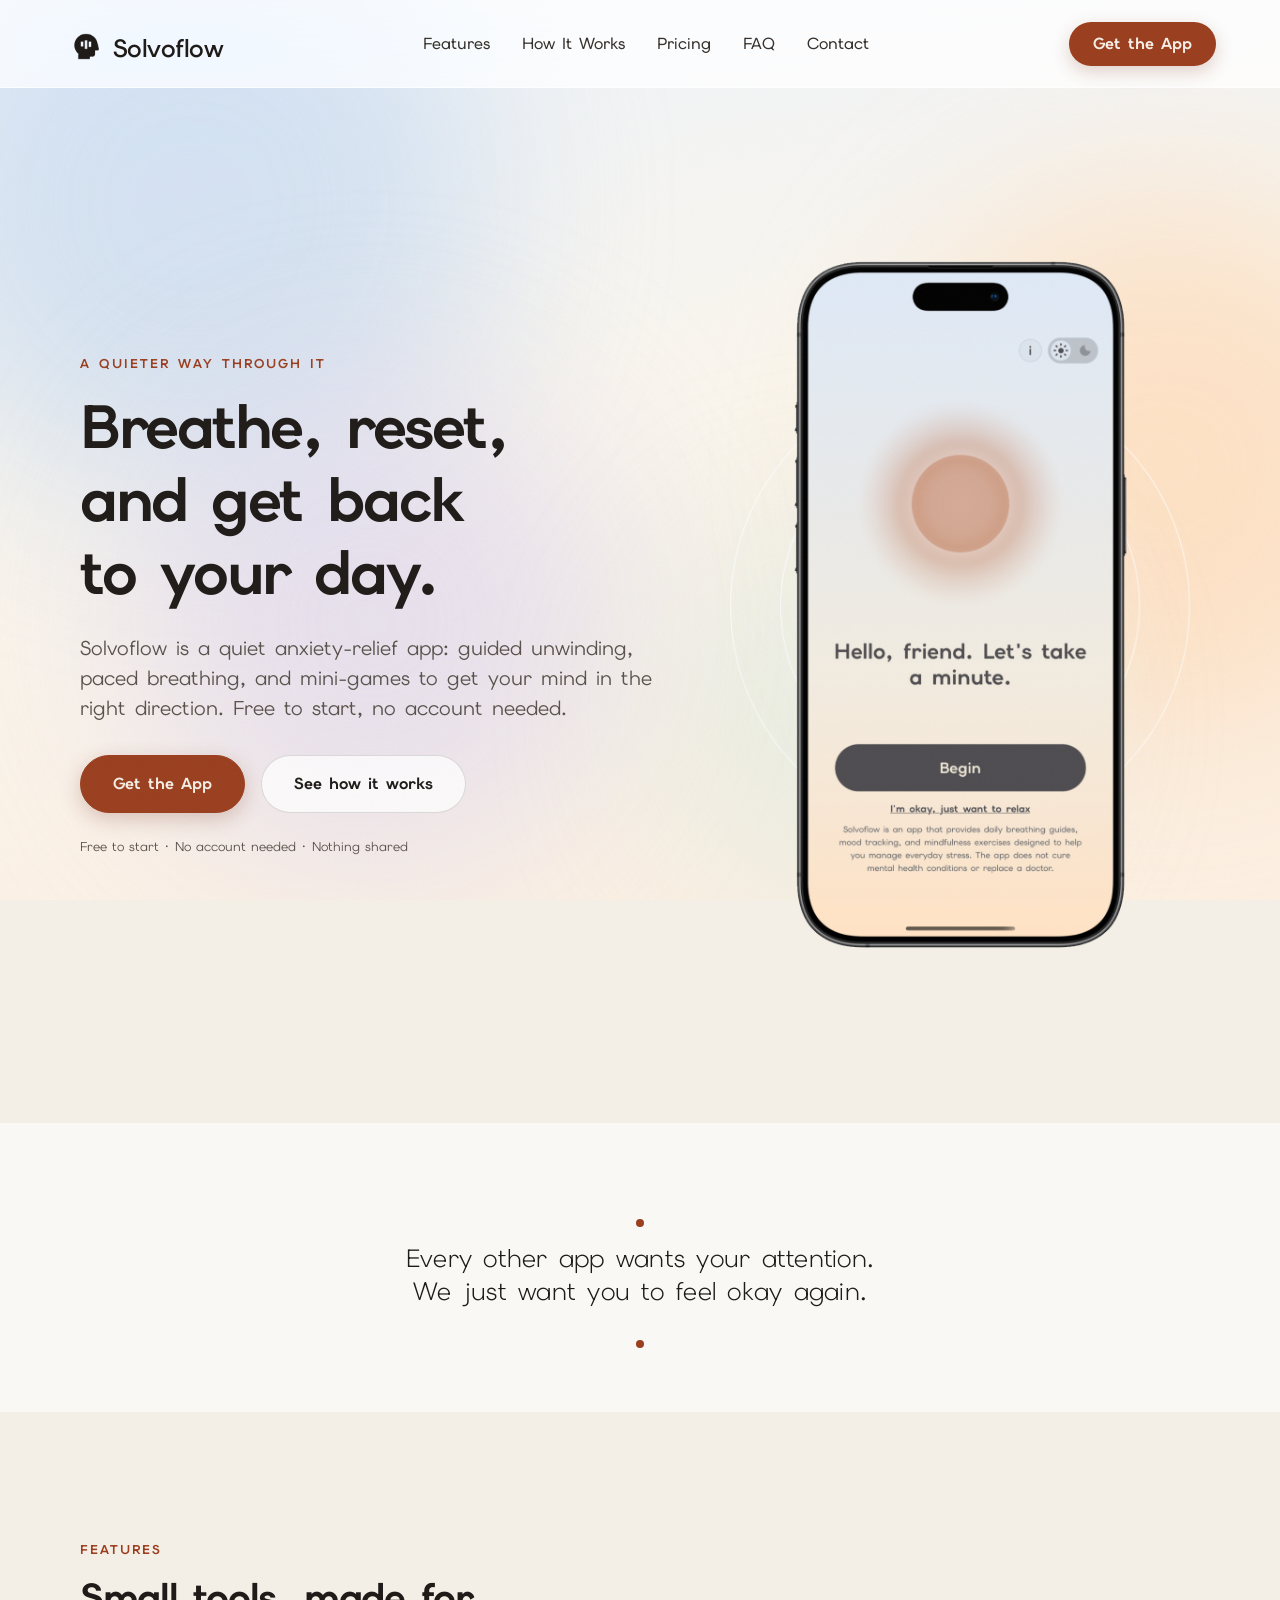
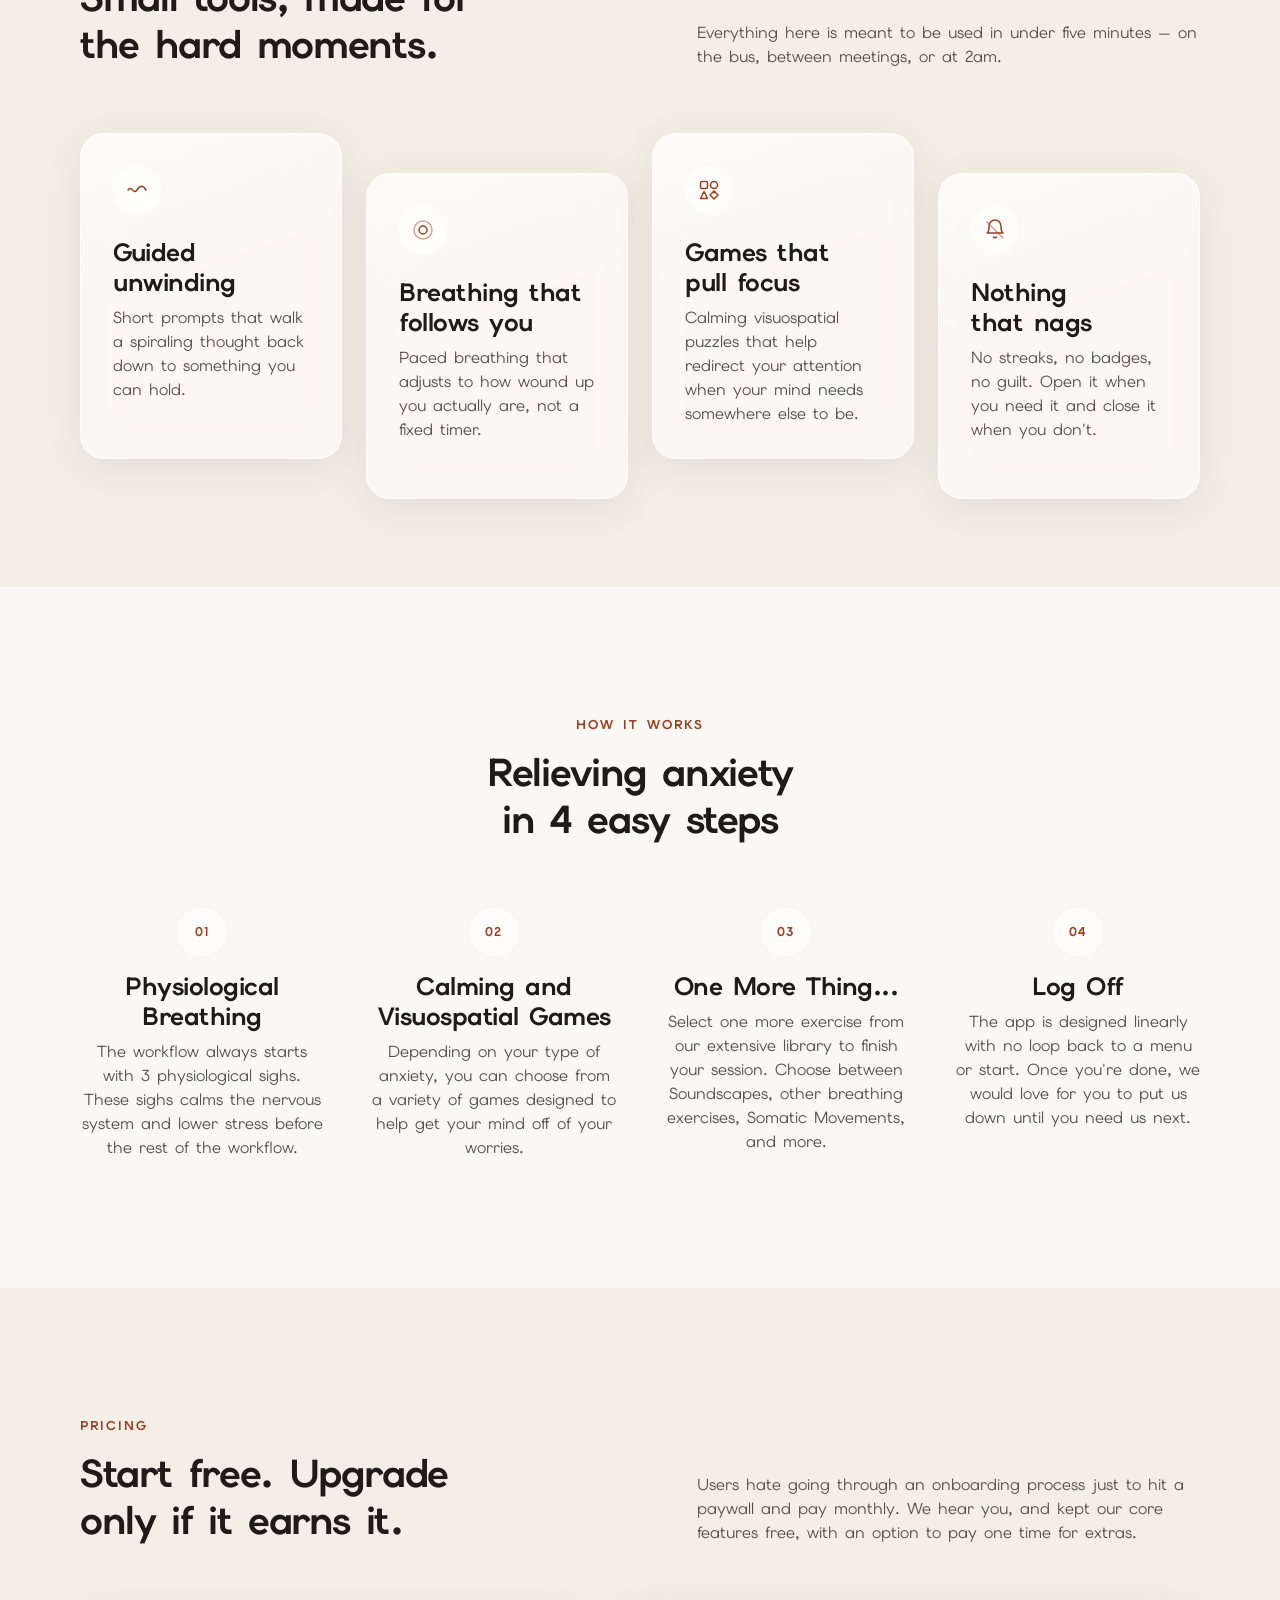
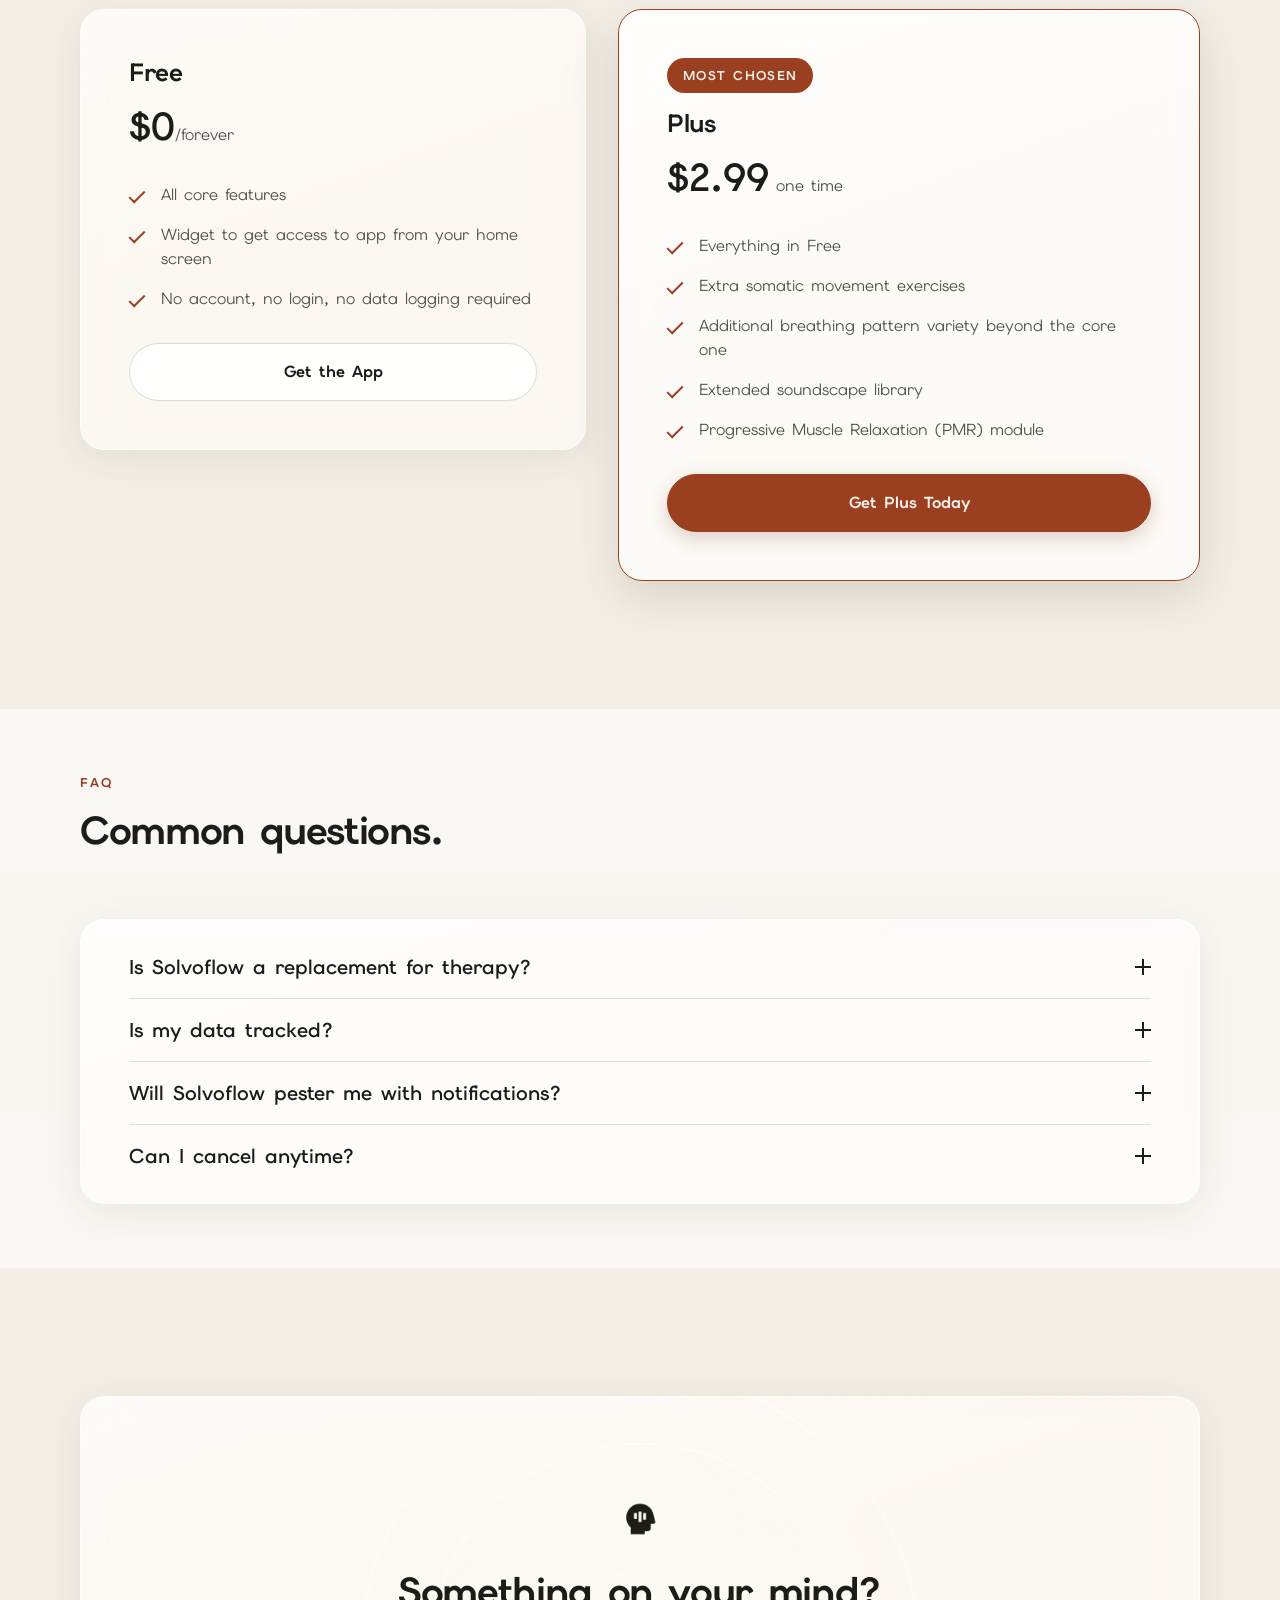
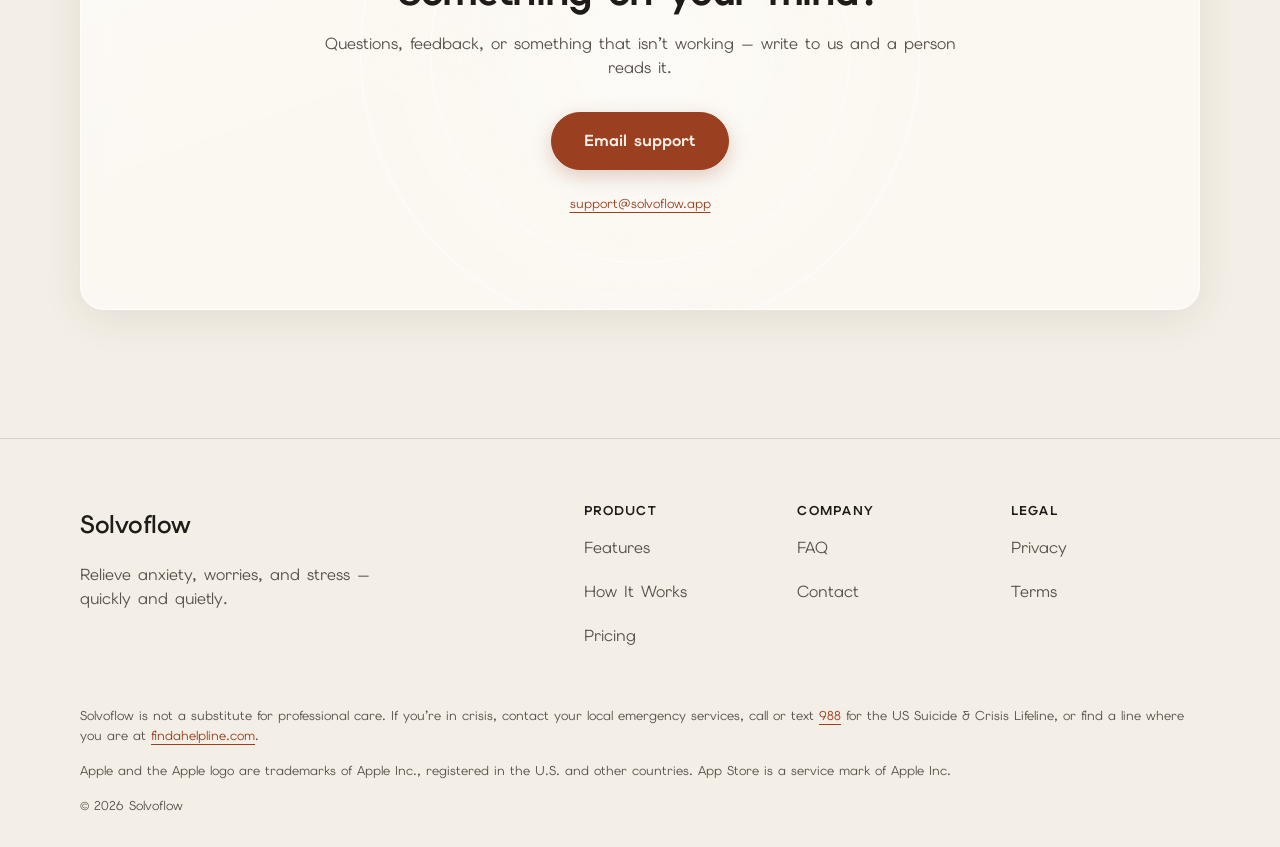
==== index.html @ 40c49351 "fixing favicon" ====
<!DOCTYPE html>
<html lang="en">
<head>
  <meta charset="UTF-8">
  <meta name="viewport" content="width=device-width, initial-scale=1.0">
  <title>Solvoflow — The linear anxiety and stress relief app</title>
  <meta name="description" content="Solvoflow is a quiet anxiety-relief app: guided unwinding, paced breathing, and calming games. Free to start, no account needed.">
  <meta name="theme-color" content="#F4EFE6">

  <meta property="og:type" content="website">
  <meta property="og:title" content="Solvoflow — Calm anxiety in five minutes">
  <meta property="og:description" content="Guided unwinding, paced breathing, and calming games. Free to start, no account needed.">
  <meta property="og:image" content="assets/app-render.png">
  <meta name="twitter:card" content="summary_large_image">

  <link rel="preconnect" href="https://fonts.googleapis.com">
  <link rel="preconnect" href="https://fonts.gstatic.com" crossorigin>
  <!-- Elms Sans is the app's own UI font — the body copy matches the product -->
  <link href="https://fonts.googleapis.com/css2?family=Elms+Sans:ital,wght@0,300..700;1,300..700&display=swap" rel="stylesheet">
  <link rel="stylesheet" href="styles/style.css">

  <!-- Tab icon. Safari is the fussy one: it picks a PNG far more reliably than
       an .ico, so the exact-size PNGs are declared first and the .ico is left
       as the fallback for older browsers and the bare /favicon.ico probe. -->
  <link rel="icon" type="image/png" href="assets/web/icon-32.png?v=2" sizes="32x32">
  <link rel="icon" type="image/png" href="assets/web/icon-16.png?v=2" sizes="16x16">
  <link rel="icon" type="image/png" href="assets/web/icon-192.png?v=2" sizes="192x192">
  <link rel="icon" href="assets/web/favicon.ico?v=2" sizes="any">
  <link rel="apple-touch-icon" href="assets/web/apple-touch-icon.png?v=2">

  <script>
    /* Runs before paint: sets the JS hook the nav depends on. */
    document.documentElement.classList.add("js");
  </script>
</head>
<body>
  <a class="skip-link" href="#main">Skip to content</a>

  <!-- ambient color field: this is what the frosted glass refracts -->
  <div class="bg-field" aria-hidden="true">
    <span class="blob blob-1"></span>
    <span class="blob blob-2"></span>
    <span class="blob blob-3"></span>
    <span class="blob blob-4"></span>
  </div>

  <header class="site-header">
    <nav class="navbar" aria-label="Primary">
      <!-- alt="" because the wordmark beside it already names the site -->
      <a class="navbar-brand" href="#home">
        <img class="brand-mark" src="assets/icon-no-bg-light-mode.png" alt="" width="512" height="512">
        <span class="brand-word">Solvoflow</span>
      </a>

      <!-- only shows below 1180px, where the menu collapses behind it -->
      <!-- labelled via aria-label, not a child <span>: the bars are positioned
           with :nth-child, so any extra child silently breaks the icon -->
      <button class="nav-toggle" type="button" aria-expanded="false" aria-controls="nav-menu" aria-label="Menu">
        <span class="nav-toggle-bar" aria-hidden="true"></span>
        <span class="nav-toggle-bar" aria-hidden="true"></span>
        <span class="nav-toggle-bar" aria-hidden="true"></span>
      </button>

      <!-- display:contents on desktop, so the links and CTA stay direct flex children -->
      <div class="navbar-menu" id="nav-menu">
        <ul class="navbar-links">
          <li><a href="#features">Features</a></li>
          <li><a href="#how-it-works">How It Works</a></li>
          <!-- hidden until we have real feedback to show
          <li><a href="#testimonials">Testimonials</a></li> -->
          <li><a href="#pricing">Pricing</a></li>
          <li><a href="#faq">FAQ</a></li>
          <li><a href="#contact">Contact</a></li>
        </ul>
        <div class="navbar-actions">
          <a class="navbar-cta" href="#contact">Get the App</a>
        </div>
      </div>
    </nav>
  </header>

  <main id="main">
    <!-- 1. HERO -->
    <section class="intro-section" id="home" aria-labelledby="hero-heading">
      <div class="intro-inner">
        <div class="column-1">
          <p class="eyebrow">A quieter way through it</p>
          <h1 class="intro-text" id="hero-heading">Breathe, reset, and get back to your day.</h1>
          <p class="lede">
            Solvoflow is a quiet anxiety-relief app: guided unwinding, paced breathing, and mini-games to get your mind in the right direction. Free to start, no account needed.
          </p>
          <div class="cta-row">
            <a class="btn btn-primary" href="#contact">Get the App</a>
            <a class="btn btn-quiet" href="#how-it-works">See how it works</a>
          </div>
          <p class="reassurance">Free to start &middot; No account needed &middot; Nothing shared</p>
        </div>
        <div class="column-2">
          <!-- slow 8s pulse: 4s in, 4s out — the app's actual breathing pace -->
          <div class="phone-stage">
            <span class="breath-ring ring-1" aria-hidden="true"></span>
            <span class="breath-ring ring-2" aria-hidden="true"></span>
            <img src="assets/app-render.png" width="745" height="1522"
                 alt="The Solvoflow app on a phone: a soft glowing circle above the words “You&rsquo;re here. Let&rsquo;s get you back to steady.”, a Begin button, and a quieter “I&rsquo;m okay, just want to relax” link.">
          </div>
        </div>
      </div>

    </section>

    <!-- 2. BREATH — single calm statement, lots of air -->
    <section class="breath-section" aria-label="Our approach">
      <div>
        <div class="breath-dot" aria-hidden="true"></div>
        <p class="breath-line">
          Every other app wants your attention.<br>
          We just want you to feel okay again.
        </p>
        <div class="breath-dot" aria-hidden="true"></div>
      </div>
    </section>

    <!-- 3. FEATURES -->
    <section class="features-section" id="features" aria-labelledby="features-heading">
      <header class="section-head section-head--split">
        <div>
          <p class="eyebrow">Features</p>
          <h2 id="features-heading">Small tools, made for the hard moments.</h2>
        </div>
        <p class="subtitle">Everything here is meant to be used in under five minutes &mdash; on the bus, between meetings, or at 2am.</p>
      </header>

      <div class="feature-grid">
        <article class="feature-card glass">
          <div class="feature-icon" aria-hidden="true">
            <svg viewBox="0 0 24 24" fill="none" stroke="currentColor" stroke-width="1.5" stroke-linecap="round" stroke-linejoin="round">
              <path d="M3 12c3-5 6 5 9 0s6-5 9 0"/>
            </svg>
          </div>
          <h3>Guided unwinding</h3>
          <p>Short prompts that walk a spiraling thought back down to something you can hold.</p>
        </article>

        <article class="feature-card glass">
          <div class="feature-icon" aria-hidden="true">
            <svg viewBox="0 0 24 24" fill="none" stroke="currentColor" stroke-width="1.5" stroke-linecap="round" stroke-linejoin="round">
              <circle cx="12" cy="12" r="4"/>
              <circle cx="12" cy="12" r="9" opacity="0.45"/>
            </svg>
          </div>
          <h3>Breathing that follows you</h3>
          <p>Paced breathing that adjusts to how wound up you actually are, not a fixed timer.</p>
        </article>

        <article class="feature-card glass">
          <div class="feature-icon" aria-hidden="true">
            <!-- four unlike shapes — the visuospatial puzzles, not a game controller -->
            <svg viewBox="0 0 24 24" fill="none" stroke="currentColor" stroke-width="1.5" stroke-linecap="round" stroke-linejoin="round">
              <rect x="3.5" y="3.5" width="7" height="7" rx="1.5"/>
              <circle cx="17" cy="7" r="3.5"/>
              <path d="M7 13.5l3.5 7h-7z"/>
              <path d="M17 13l4 4-4 4-4-4z"/>
            </svg>
          </div>
          <h3>Games that pull focus</h3>
          <p>Calming visuospatial puzzles that help redirect your attention when your mind needs somewhere else to be.</p>
        </article>

        <article class="feature-card glass">
          <div class="feature-icon" aria-hidden="true">
            <svg viewBox="0 0 24 24" fill="none" stroke="currentColor" stroke-width="1.5" stroke-linecap="round" stroke-linejoin="round">
              <path d="M18 8a6 6 0 1 0-12 0c0 6-2 7-2 7h16s-2-1-2-7"/>
              <path d="M10.5 19a2 2 0 0 0 3 0"/>
              <path d="M4 4l16 16" opacity="0.5"/>
            </svg>
          </div>
          <h3>Nothing that nags</h3>
          <p>No streaks, no badges, no guilt. Open it when you need it and close it when you don't.</p>
        </article>
      </div>
    </section>

    <!-- 4. HOW IT WORKS -->
    <section class="how-section" id="how-it-works" aria-labelledby="how-heading">
      <header class="section-head">
        <p class="eyebrow">How it works</p>
        <h2 id="how-heading">Relieving anxiety in 4 easy steps</h2>
      </header>

      <ol class="step-list">
        <li class="step">
          <span class="step-number" aria-hidden="true">01</span>
          <h3>Physiological Breathing</h3>
          <p>The workflow always starts with 3 physiological sighs. These sighs calms the nervous system and lower stress before the rest of the workflow.</p>
        </li>
        <li class="step">
          <span class="step-number" aria-hidden="true">02</span>
          <h3>Calming and Visuospatial Games</h3>
          <p>Depending on your type of anxiety, you can choose from a variety of games designed to help get your mind off of your worries.</p>
        </li>
        <li class="step">
          <span class="step-number" aria-hidden="true">03</span>
          <h3>One More Thing...</h3>
          <p>Select one more exercise from our extensive library to finish your session. Choose between Soundscapes, other breathing exercises, Somatic Movements, and more.</p>
        </li>
        <li class="step">
          <span class="step-number" aria-hidden="true">04</span>
          <h3>Log Off</h3>
          <p>The app is designed linearly with no loop back to a menu or start. Once you're done, we would love for you to put us down until you need us next.</p>
        </li>
      </ol>
    </section>

    <!-- 5. TESTIMONIALS — commented out until we have real user feedback.
         The quotes and names below are illustrative placeholders; replace them
         with real, permissioned quotes from named users before switching this
         back on. The nav and footer links to #testimonials are commented out
         to match, so re-enable those three together. -->
    <!--
    <section class="testimonials-section" id="testimonials" aria-labelledby="testimonials-heading">
      <header class="section-head section-head--split">
        <div>
          <p class="eyebrow">Testimonials</p>
          <h2 id="testimonials-heading">Quiet feedback from quiet users.</h2>
        </div>
        <p class="subtitle">Placeholder quotes for layout. Swap in real, permissioned feedback before this page goes live.</p>
      </header>

      <div class="quote-grid">
        <figure class="quote-card glass">
          <div class="quote-rating" role="img" aria-label="Rated 5 out of 5">
            <svg viewBox="0 0 24 24" fill="currentColor" aria-hidden="true"><path d="m12 2 3 6.5 7 .9-5 4.9 1.2 7-6.2-3.4L5.8 21 7 14.3 2 9.4l7-.9z"/></svg>
            <svg viewBox="0 0 24 24" fill="currentColor" aria-hidden="true"><path d="m12 2 3 6.5 7 .9-5 4.9 1.2 7-6.2-3.4L5.8 21 7 14.3 2 9.4l7-.9z"/></svg>
            <svg viewBox="0 0 24 24" fill="currentColor" aria-hidden="true"><path d="m12 2 3 6.5 7 .9-5 4.9 1.2 7-6.2-3.4L5.8 21 7 14.3 2 9.4l7-.9z"/></svg>
            <svg viewBox="0 0 24 24" fill="currentColor" aria-hidden="true"><path d="m12 2 3 6.5 7 .9-5 4.9 1.2 7-6.2-3.4L5.8 21 7 14.3 2 9.4l7-.9z"/></svg>
            <svg viewBox="0 0 24 24" fill="currentColor" aria-hidden="true"><path d="m12 2 3 6.5 7 .9-5 4.9 1.2 7-6.2-3.4L5.8 21 7 14.3 2 9.4l7-.9z"/></svg>
          </div>
          <blockquote>Placeholder quote. Two sentences at most, in a normal person's voice.</blockquote>
          <figcaption><strong>Placeholder name</strong>Solvoflow User</figcaption>
        </figure>

        <figure class="quote-card glass">
          <div class="quote-rating" role="img" aria-label="Rated 5 out of 5">
            <svg viewBox="0 0 24 24" fill="currentColor" aria-hidden="true"><path d="m12 2 3 6.5 7 .9-5 4.9 1.2 7-6.2-3.4L5.8 21 7 14.3 2 9.4l7-.9z"/></svg>
            <svg viewBox="0 0 24 24" fill="currentColor" aria-hidden="true"><path d="m12 2 3 6.5 7 .9-5 4.9 1.2 7-6.2-3.4L5.8 21 7 14.3 2 9.4l7-.9z"/></svg>
            <svg viewBox="0 0 24 24" fill="currentColor" aria-hidden="true"><path d="m12 2 3 6.5 7 .9-5 4.9 1.2 7-6.2-3.4L5.8 21 7 14.3 2 9.4l7-.9z"/></svg>
            <svg viewBox="0 0 24 24" fill="currentColor" aria-hidden="true"><path d="m12 2 3 6.5 7 .9-5 4.9 1.2 7-6.2-3.4L5.8 21 7 14.3 2 9.4l7-.9z"/></svg>
            <svg viewBox="0 0 24 24" fill="currentColor" aria-hidden="true"><path d="m12 2 3 6.5 7 .9-5 4.9 1.2 7-6.2-3.4L5.8 21 7 14.3 2 9.4l7-.9z"/></svg>
          </div>
          <blockquote>Placeholder quote. Two sentences at most, in a normal person's voice.</blockquote>
          <figcaption><strong>Placeholder name</strong>Solvoflow User</figcaption>
        </figure>

        <figure class="quote-card glass">
          <div class="quote-rating" role="img" aria-label="Rated 5 out of 5">
            <svg viewBox="0 0 24 24" fill="currentColor" aria-hidden="true"><path d="m12 2 3 6.5 7 .9-5 4.9 1.2 7-6.2-3.4L5.8 21 7 14.3 2 9.4l7-.9z"/></svg>
            <svg viewBox="0 0 24 24" fill="currentColor" aria-hidden="true"><path d="m12 2 3 6.5 7 .9-5 4.9 1.2 7-6.2-3.4L5.8 21 7 14.3 2 9.4l7-.9z"/></svg>
            <svg viewBox="0 0 24 24" fill="currentColor" aria-hidden="true"><path d="m12 2 3 6.5 7 .9-5 4.9 1.2 7-6.2-3.4L5.8 21 7 14.3 2 9.4l7-.9z"/></svg>
            <svg viewBox="0 0 24 24" fill="currentColor" aria-hidden="true"><path d="m12 2 3 6.5 7 .9-5 4.9 1.2 7-6.2-3.4L5.8 21 7 14.3 2 9.4l7-.9z"/></svg>
            <svg viewBox="0 0 24 24" fill="currentColor" aria-hidden="true"><path d="m12 2 3 6.5 7 .9-5 4.9 1.2 7-6.2-3.4L5.8 21 7 14.3 2 9.4l7-.9z"/></svg>
          </div>
          <blockquote>Placeholder quote. Two sentences at most, in a normal person's voice.</blockquote>
          <figcaption><strong>Placeholder name</strong>Solvoflow User</figcaption>
        </figure>
      </div>
    </section>
    -->

    <!-- 6. PRICING -->
    <section class="pricing-section" id="pricing" aria-labelledby="pricing-heading">
      <header class="section-head section-head--split">
        <div>
          <p class="eyebrow">Pricing</p>
          <h2 id="pricing-heading">Start free. Upgrade only if it earns it.</h2>
        </div>
        <p class="subtitle">Users hate going through an onboarding process just to hit a paywall and pay monthly. We hear you, and kept our core features free, with an option to pay one time for extras.</p>
      </header>

      <div class="plan-grid">
        <article class="plan-card glass" aria-labelledby="plan-free">
          <h3 id="plan-free">Free</h3>
          <p class="plan-price">$0<span>/forever</span></p>
          <ul class="plan-features">
            <li>All core features</li>
            <li>Widget to get access to app from your home screen</li>
            <li>No account, no login, no data logging required</li>
          </ul>
          <a class="btn btn-quiet" href="#contact">Get the App</a>
        </article>

        <article class="plan-card plan-card-featured glass" aria-labelledby="plan-plus">
          <p class="plan-tag">Most chosen</p>
          <h3 id="plan-plus">Plus</h3>
          <p class="plan-price">$2.99<span> one time</span></p>
          <ul class="plan-features">
            <li>Everything in Free</li>
            <li>Extra somatic movement exercises</li>
            <li>Additional breathing pattern variety beyond the core one</li>
            <li>Extended soundscape library</li>
            <li>Progressive Muscle Relaxation (PMR) module</li>
          </ul>
          <a class="btn btn-primary" href="#contact">Get Plus Today</a>
        </article>
      </div>
    </section>

    <!-- 7. FAQ
         TODO: confirm every answer below matches what the app actually does. -->
    <section class="faq-section" id="faq" aria-labelledby="faq-heading">
      <header class="section-head section-head--split">
        <div>
          <p class="eyebrow">FAQ</p>
          <h2 id="faq-heading">Common questions.</h2>
        </div>
      </header>

      <div class="faq-list glass">
        <details class="faq-item">
          <summary>Is Solvoflow a replacement for therapy?</summary>
          <p>Solvoflow is not a replacement for therapy or medical treatment. It is simply a self-help tool that takes the user through breathing exercises, games, and other practices to promote relaxation and stress relief.</p>
        </details>
        <details class="faq-item">
          <summary>Is my data tracked?</summary>
          <p>Your data is stored anonymously in our database just so we know how to improve the app and build on what works and remove what doesn't. There are no accounts, personal information logging, or logins.</p>
        </details>
        <details class="faq-item">
          <summary>Will Solvoflow pester me with notifications?</summary>
          <p>Solvoflow has no notification system, no streaks to keep track of, and no re-engagement nudges. Solvoflow only opens when you need it.</p>
        </details>
        <details class="faq-item">
          <summary>Can I cancel anytime?</summary>
          <p>There is nothing to cancel. Free stays free, and Plus is a single payment rather than a subscription.</p>
        </details>
      </div>
    </section>

    <!-- 8. CONTACT -->
    <section class="contact-section" id="contact" aria-labelledby="contact-heading">
      <div class="contact-panel glass">
        <!-- the app s own 8s breathing pace, echoing the hero phone; decorative -->
        <div class="contact-rings" aria-hidden="true">
          <span class="contact-ring"></span>
          <span class="contact-ring"></span>
        </div>

        <div class="contact-inner">
          <img class="contact-mark" src="assets/icon-no-bg-light-mode.png" alt=""
               width="512" height="512">
          <h2 id="contact-heading">Something on your mind?</h2>
          <p class="subtitle">Questions, feedback, or something that isn&rsquo;t working &mdash; write to us and a person reads it.</p>

          <div class="cta-row cta-row-center">
            <a class="btn btn-primary" href="mailto:support@solvoflow.app">Email support</a>
          </div>

          <!-- the address in full as well: a mailto: goes nowhere for anyone
               without a mail client wired up, and this they can copy -->
          <p class="contact-address">
            <a href="mailto:support@solvoflow.app">support@solvoflow.app</a>
          </p>

          <!-- Restore at launch, once there is something to download: swap the href
               for the real App Store product URL and delete these comment markers.
               The badge is Apple's own artwork, used unmodified as their marketing
               guidelines require — do not recolor, retype or rebuild it.
          <div class="cta-row cta-row-center">
            <a class="app-store-badge" href="APP_STORE_URL_GOES_HERE">
              <img src="assets/web/app-store-badge.svg"
                   alt="Download on the App Store" width="120" height="40">
            </a>
          </div>
          -->
        </div>
      </div>
    </section>
  </main>

  <!-- 9. FOOTER -->
  <footer class="site-footer">
    <div class="footer-inner">
      <div class="footer-brand">
        <a class="navbar-brand" href="#home">Solvoflow</a>
        <p>Relieve anxiety, worries, and stress &mdash; quickly and quietly.</p>
      </div>

      <nav class="footer-links" aria-label="Footer">
        <div class="footer-col">
          <h4>Product</h4>
          <ul>
            <li><a href="#features">Features</a></li>
            <li><a href="#how-it-works">How It Works</a></li>
            <li><a href="#pricing">Pricing</a></li>
          </ul>
        </div>
        <div class="footer-col">
          <h4>Company</h4>
          <ul>
            <!-- hidden until we have real feedback to show
            <li><a href="#testimonials">Testimonials</a></li> -->
            <li><a href="#faq">FAQ</a></li>
            <li><a href="mailto:support@solvoflow.app">Contact</a></li>
          </ul>
        </div>
        <div class="footer-col">
          <h4>Legal</h4>
          <ul>
            <li><a href="privacy.html">Privacy</a></li>
            <li><a href="terms.html">Terms</a></li>
          </ul>
        </div>
      </nav>
    </div>

    <p class="footer-note">
      Solvoflow is not a substitute for professional care. If you&rsquo;re in crisis, contact your
      local emergency services, call or text <a href="tel:988">988</a> for the US Suicide &amp;
      Crisis Lifeline, or find a line where you are at
      <a href="https://findahelpline.com" rel="noopener">findahelpline.com</a>.
    </p>
    <!-- Required wherever the App Store badge or any Apple mark appears; it goes
         up now so it cannot be forgotten when the download button is restored.
         Wording is Apple's own and should be copied, not paraphrased. -->
    <p class="footer-legal">
      Apple and the Apple logo are trademarks of Apple Inc., registered in the U.S. and other
      countries. App Store is a service mark of Apple Inc.
    </p>
    <p class="footer-copyright">&copy; 2026 Solvoflow</p>
  </footer>

  <script src="js/nav.js"></script>
  <script src="js/nav-hide.js"></script>
</body>
</html>
---- styles/style.css ----
/* ============================================================================
   SOLVOFLOW — design system
   ----------------------------------------------------------------------------
   1. Tokens        4. Focus + a11y     7. Sections
   2. Reset/base    5. Layout           8. Footer
   3. Typography    6. Components       9. Breakpoints + motion
   ========================================================================= */

/* ---------------------------------------------------------------- 1. TOKENS */
:root {
  /* --- color ---------------------------------------------------------
     Every text/background pair below is measured against WCAG AA.
     Ratios in comments are vs. --paper unless noted. */
  --paper:        #F4EFE6;              /* page base                        */
  --surface:      #FBF8F2;              /* raised cards, opaque fallback    */
  --ink:          #1F1B18;              /* headings            14.93:1      */
  --ink-body:     #38322E;              /* body copy           11.02:1      */
  --ink-muted:    #5A524C;              /* secondary copy       6.68:1      */
  --accent:       #9A3F1F;              /* accent text + CTA bg  5.91:1     */
  --accent-hover: #7E3218;              /* CTA hover             7.78:1     */
  --accent-quiet: #E3A488;              /* decorative only — never text     */
  --on-accent:    #F4EFE6;              /* label on accent       5.91:1     */

  /* glass material */
  --glass:        rgba(255, 255, 255, 0.55);
  --glass-strong: rgba(255, 255, 255, 0.74);
  /* what --glass-strong resolves to once it is over the page and blurred:
     the opaque stand-in for the frosted bar, shared so the two cannot drift */
  --glass-opaque: rgba(255, 255, 255, 0.97);
  --glass-rim:    rgba(255, 255, 255, 0.70);
  --glass-shadow:      0 8px 40px rgba(60, 45, 35, 0.09);
  --glass-shadow-lift: 0 16px 48px rgba(60, 45, 35, 0.15);
  --blur: 20px;

  --hairline: rgba(31, 27, 24, 0.14);
  --focus:    #1F1B18;                  /* focus ring — 14.93:1 on paper    */
  --focus-halo: #FBF8F2;

  /* ambient field */
  --blob-1: #BCD4F0;
  --blob-2: #FFD3A8;
  --blob-3: #D9D2EF;
  --blob-4: #CFE6DC;
  --blob-opacity: 0.55;
  --page-wash: linear-gradient(170deg, #EEF3FA 0%, #FAF6EE 45%, #FDF0E2 100%);

  /* --- type scale — modular 1.25, base 16px ---------------------------
     100 12.8px · 200 16px · 300 20px · 400 25px
     500 31.25px · 600 39.06px · 700 48.83px · 800 61.04px             */
  --fs-100: 0.8rem;
  --fs-200: 1rem;
  --fs-300: 1.25rem;
  --fs-400: 1.5625rem;
  --fs-500: 1.9531rem;
  --fs-600: 2.4414rem;
  --fs-700: 3.0518rem;
  --fs-800: 3.8147rem;

  --lh-heading: 1.2;
  --lh-body: 1.5;
  --lh-tight: 1.3;

  /* One family across the whole page — Elms Sans is the app's own UI font, so
     the site and the product read as one thing. It sets wider and more loosely
     tracked than a typical grotesque: the nav breakpoint and the breath
     statement's measure are both sized around that.

     Display and body stay separate tokens even though they resolve the same,
     so a display face can be reintroduced in one place if that changes. With
     no serif to lean on, hierarchy comes from size, weight and tracking —
     see the display-role rules below. */
  --font-display: "Elms Sans", "Avenir Next", "Segoe UI", sans-serif;
  --font-body: "Elms Sans", "Avenir Next", "Segoe UI", sans-serif;

  /* --- 8-point spacing grid ------------------------------------------ */
  --space-1:  0.5rem;   /*   8px */
  --space-2:  1rem;     /*  16px */
  --space-3:  1.5rem;   /*  24px */
  --space-4:  2rem;     /*  32px */
  --space-5:  2.5rem;   /*  40px */
  --space-6:  3rem;     /*  48px */
  --space-7:  3.5rem;   /*  56px */
  --space-8:  4rem;     /*  64px */
  --space-10: 5rem;     /*  80px */
  --space-12: 6rem;     /*  96px */
  --space-16: 8rem;     /* 128px */

  --section-y: var(--space-8);          /* stepped up at breakpoints        */
  --gutter:    var(--space-3);
  --max-width: 1120px;
  --measure:   64ch;

  --radius-sm: 8px;
  --radius:    24px;
  --radius-lg: 32px;
  --radius-pill: 999px;

  --tap: 44px;                          /* minimum touch target             */
  --ease-calm: cubic-bezier(0.22, 0.61, 0.36, 1);
  --t-fast: 0.2s;
  --t-slow: 0.4s;
}

/* ------------------------------------------------------------ 2. RESET/BASE */
*,
*::before,
*::after {
  box-sizing: border-box;
}

html {
  margin: 0;
  padding: 0;
  font-family: var(--font-body);
  scroll-behavior: smooth;
  /* sticky bar is 72–88px; keep anchored headings clear of it */
  scroll-padding-top: var(--space-12);
  -webkit-text-size-adjust: 100%;
}

body {
  position: relative;
  margin: 0;
  padding: 0;
  color: var(--ink-body);
  background: var(--page-wash) fixed;
  background-color: var(--paper);
  font-size: var(--fs-200);
  line-height: var(--lh-body);
  overflow-x: hidden;
  -webkit-font-smoothing: antialiased;
}

/* fine grain, so the glass reads as a material rather than flat opacity */
body::after {
  content: "";
  position: fixed;
  inset: 0;
  z-index: 1;
  pointer-events: none;
  opacity: 0.035;
  background-image: url("data:image/svg+xml,%3Csvg xmlns='http://www.w3.org/2000/svg' width='140' height='140'%3E%3Cfilter id='n'%3E%3CfeTurbulence type='fractalNoise' baseFrequency='0.85' numOctaves='4' stitchTiles='stitch'/%3E%3C/filter%3E%3Crect width='100%25' height='100%25' filter='url(%23n)'/%3E%3C/svg%3E");
}

img,
svg {
  max-width: 100%;
}

/* --- ambient color field --- */
.bg-field {
  position: fixed;
  inset: 0;
  z-index: -1;
  overflow: hidden;
  pointer-events: none;
}

.blob {
  position: absolute;
  display: block;
  border-radius: 50%;
  filter: blur(90px);
  opacity: var(--blob-opacity);
  will-change: transform;
}

.blob-1 { top: -10%; left: -8%;  width: 46vw; height: 46vw; background: var(--blob-1); animation: drift-1 34s var(--ease-calm) infinite alternate; }
.blob-2 { top: 22%;  right: -12%; width: 42vw; height: 42vw; background: var(--blob-2); animation: drift-2 41s var(--ease-calm) infinite alternate; }
.blob-3 { bottom: 4%; left: 10%;  width: 38vw; height: 38vw; background: var(--blob-3); animation: drift-3 47s var(--ease-calm) infinite alternate; }
.blob-4 { top: 58%;  right: 18%;  width: 30vw; height: 30vw; background: var(--blob-4); opacity: 0.4; animation: drift-1 38s var(--ease-calm) infinite alternate-reverse; }

@keyframes drift-1 {
  from { transform: translate3d(0, 0, 0) scale(1); }
  to   { transform: translate3d(6vw, 8vh, 0) scale(1.12); }
}

@keyframes drift-2 {
  from { transform: translate3d(0, 0, 0) scale(1.08); }
  to   { transform: translate3d(-7vw, 10vh, 0) scale(0.95); }
}

@keyframes drift-3 {
  from { transform: translate3d(0, 0, 0) scale(0.96); }
  to   { transform: translate3d(9vw, -7vh, 0) scale(1.1); }
}

/* --- the glass material --- */
.glass {
  position: relative;
  background: var(--glass);
  -webkit-backdrop-filter: blur(var(--blur)) saturate(160%);
  backdrop-filter: blur(var(--blur)) saturate(160%);
  border: 1px solid var(--glass-rim);
  border-radius: var(--radius);
  box-shadow: var(--glass-shadow);
  transition: transform var(--t-slow) var(--ease-calm),
              box-shadow var(--t-slow) var(--ease-calm),
              background-color var(--t-slow) var(--ease-calm);
}

.glass::before {
  content: "";
  position: absolute;
  inset: 0;
  border-radius: inherit;
  pointer-events: none;
  background: linear-gradient(160deg, rgba(255, 255, 255, 0.5), rgba(255, 255, 255, 0) 45%);
}

.glass > * {
  position: relative;
}

/* ---------------------------------------------------------- 3. TYPOGRAPHY */
/* Headings share the body family now, so the whole burden of hierarchy falls
   on weight and tracking: 700 against body's 400, and negative letter-spacing
   that grows with size to pull in Elms Sans's naturally wide default fit. */
h1, h2, h3, h4 {
  margin: 0;
  font-family: var(--font-display);
  font-weight: 700;
  letter-spacing: -0.03em;
  line-height: var(--lh-heading);
  color: var(--ink);
  text-wrap: balance;
}

h1 { font-size: var(--fs-600); letter-spacing: -0.04em; }
h2 { font-size: var(--fs-500); letter-spacing: -0.035em; }
h3 { font-size: var(--fs-300); letter-spacing: -0.02em; }
h4 { font-size: var(--fs-200); letter-spacing: -0.01em; }

p {
  margin: 0;
  max-width: var(--measure);
  line-height: var(--lh-body);
}

a {
  color: var(--accent);
}

.eyebrow {
  margin: 0 0 var(--space-2);
  font-size: var(--fs-100);
  font-weight: 700;
  letter-spacing: 0.16em;
  text-transform: uppercase;
  color: var(--accent);
}

.lede {
  font-size: var(--fs-300);
  line-height: var(--lh-body);
  color: var(--ink-muted);
}

.subtitle {
  margin-top: var(--space-2);
  color: var(--ink-muted);
}

.fine-print {
  font-size: var(--fs-100);
  color: var(--ink-muted);
}

/* screen-reader-only, but focusable variants stay reachable */
.visually-hidden {
  position: absolute;
  width: 1px;
  height: 1px;
  margin: -1px;
  padding: 0;
  overflow: hidden;
  clip: rect(0 0 0 0);
  clip-path: inset(50%);
  white-space: nowrap;
  border: 0;
}

/* ------------------------------------------------------- 4. FOCUS + A11Y */
/* One focus treatment everywhere: a solid ring plus a halo, so it survives
   the pale paper and the frosted glass alike. */
:where(a, button, input, textarea, select, summary, [tabindex]):focus-visible {
  outline: 3px solid var(--focus);
  outline-offset: 3px;
  border-radius: var(--radius-sm);
  box-shadow: 0 0 0 6px var(--focus-halo);
}

/* never remove the ring for keyboard users — only for pointer clicks */
:where(a, button, summary):focus:not(:focus-visible) {
  outline: none;
}

.skip-link {
  position: absolute;
  top: var(--space-1);
  left: var(--space-1);
  z-index: 1000;
  padding: var(--space-2) var(--space-3);
  min-height: var(--tap);
  display: inline-flex;
  align-items: center;
  background: var(--accent);
  color: var(--on-accent);
  font-weight: 700;
  text-decoration: none;
  border-radius: var(--radius-sm);
  transform: translateY(-200%);
  transition: transform var(--t-fast) var(--ease-calm);
}

.skip-link:focus-visible {
  transform: translateY(0);
}

/* --------------------------------------------------------------- 5. LAYOUT */
main > section {
  position: relative;
  padding: var(--section-y) var(--gutter);
}

main > section > * {
  max-width: var(--max-width);
  margin-inline: auto;
}

/* centred head — used where the content below is centred too */
.section-head {
  max-width: 46ch;
  margin-inline: auto;
  margin-bottom: var(--space-8);
  text-align: center;
}

.section-head p {
  margin-inline: auto;
}

/* asymmetric head: title left, supporting line offset right. Breaks up the
   run of centred stacks without disturbing the centred sections. */
.section-head--split {
  display: grid;
  grid-template-columns: 1fr;
  gap: var(--space-3);
  max-width: var(--max-width);
  margin-bottom: var(--space-8);
  text-align: left;
}

.section-head--split p {
  margin-inline: 0;
}

/* ----------------------------------------------------------- 6. COMPONENTS */
/* --- buttons --- */
.btn {
  display: inline-flex;
  align-items: center;
  justify-content: center;
  min-height: 48px;
  padding: var(--space-2) var(--space-4);
  border-radius: var(--radius-pill);
  font-family: var(--font-body);
  font-size: var(--fs-200);
  font-weight: 700;
  text-decoration: none;
  cursor: pointer;
  transition: background-color var(--t-slow) var(--ease-calm),
              color var(--t-slow) var(--ease-calm),
              border-color var(--t-slow) var(--ease-calm),
              transform var(--t-slow) var(--ease-calm),
              box-shadow var(--t-slow) var(--ease-calm);
}

.btn-primary {
  color: var(--on-accent);
  background-color: var(--accent);
  border: 1px solid var(--accent);
  box-shadow: 0 6px 20px rgba(122, 50, 24, 0.24);
}

.btn-primary:hover {
  background-color: var(--accent-hover);
  border-color: var(--accent-hover);
  transform: translateY(-2px);
  box-shadow: 0 10px 28px rgba(122, 50, 24, 0.30);
}

.btn-quiet {
  color: var(--ink);
  background: var(--glass-strong);
  -webkit-backdrop-filter: blur(12px);
  backdrop-filter: blur(12px);
  border: 1px solid var(--hairline);
}

.btn-quiet:hover {
  border-color: var(--accent);
  color: var(--accent);
  transform: translateY(-2px);
}

.cta-row {
  display: flex;
  flex-wrap: wrap;
  gap: var(--space-2);
  margin-top: var(--space-4);
}

.cta-row-center {
  justify-content: center;
}

/* --- navbar --- */
/* The bar sticks to the top and steps out of the way on the way down —
   js/nav-hide.js toggles .is-hidden. Sticky rather than fixed, so the page
   keeps its natural flow and nothing needs a compensating top padding.
   The stickiness lives here, not on .navbar: a sticky child can only travel
   inside its parent box, and <header> is exactly as tall as the bar. */
.site-header {
  position: sticky;
  top: 0;
  /* above every section, card and the grain overlay; only .skip-link outranks
     it, so a keyboard user can still reach it while the bar is on screen */
  z-index: 900;
}

/* The slide lives on .navbar, never on <header>. An ancestor with a transform
   becomes the backdrop root for anything inside it, which leaves the bar's own
   backdrop-filter with nothing to sample — the blur dies and the page shows
   through the 74% white sharply. An element's own transform is safe. */
.site-header.is-hidden .navbar {
  transform: translateY(-100%);
}

/* the bar is gone; do not let its empty box swallow clicks on the page */
.site-header.is-hidden {
  pointer-events: none;
}

.navbar {
  display: flex;
  align-items: center;
  justify-content: space-between;
  gap: var(--space-4);
  flex-wrap: wrap;
  min-height: 88px;
  padding: var(--space-2) var(--gutter);
  background: var(--glass-strong);
  -webkit-backdrop-filter: blur(22px) saturate(170%);
  backdrop-filter: blur(22px) saturate(170%);
  border-bottom: 1px solid var(--glass-rim);
  transition: transform var(--t-slow) var(--ease-calm);
}

/* without the blur, 74% white is not enough to stop text reading through */
@supports not ((backdrop-filter: blur(1px)) or (-webkit-backdrop-filter: blur(1px))) {
  .navbar {
    background: var(--glass-opaque);
  }
}

/* Two knobs tune the lockup, both in em so they scale with the brand size.
   The brand renders at 25px, so 0.04em is about 1px:
     --mark-drop  moves the icon down   (negative moves it up)
     --word-drop  moves the wordmark down
   0.219em is the value that puts the text baseline exactly on the mark s
   visible bottom edge. Change one knob to shift the two relative to each
   other; change both by the same amount to move the whole lockup. */
.navbar-brand {
  --mark-drop: 0.12em;
  --word-drop: 0.219em;

  display: inline-flex;
  align-items: center;
  min-height: var(--tap);
  font-family: var(--font-display);
  font-size: var(--fs-400);
  font-weight: 600;
  letter-spacing: -0.02em;
  color: var(--ink);
  text-decoration: none;
}

/* The mark sits left of the wordmark. The PNG carries ~20.9% transparent
   padding on every side (measured ink box: x122-404, y107-404 of 512), so the
   two offsets below are tuned against the ink the eye sees, not the image box. */
.brand-mark {
  position: relative;
  top: var(--mark-drop);
  flex: none;
  width: 1.75em;
  height: 1.75em;
  margin-right: 0.2em;   /* ~0.56em to the ink, once the padding is discounted */
}

/* Sit the wordmark on the mark s visible bottom edge. Centring the two boxes
   leaves the baseline 0.219em high, because the ink stops short of the image
   box; a synthesised baseline cannot fix this, as the browser takes an image s
   baseline from its border box and ignores a negative margin. position:relative
   keeps it a paint-time nudge, so the tap target and the bar s vertical
   centring are both untouched. */
.brand-word {
  position: relative;
  top: var(--word-drop);
}

/* the wrapper only exists for the mobile panel — on desktop it steps out of
   the way so .navbar-links and .navbar-actions space themselves off the brand */
.navbar-menu {
  display: contents;
}

.navbar-links {
  display: flex;
  align-items: center;
  gap: var(--space-4);
  flex-wrap: wrap;
  margin: 0;
  padding: 0;
  list-style: none;
}

.navbar-links a {
  position: relative;
  display: inline-flex;
  align-items: center;
  min-height: var(--tap);
  font-size: var(--fs-200);
  font-weight: 500;
  color: var(--ink-body);
  text-decoration: none;
  transition: color var(--t-slow) var(--ease-calm);
}

/* underline grows out of the centre instead of snapping on */
.navbar-links a::after {
  content: "";
  position: absolute;
  left: 0;
  right: 0;
  bottom: var(--space-1);
  height: 2px;
  background: var(--accent);
  transform: scaleX(0);
  transition: transform var(--t-slow) var(--ease-calm);
}

.navbar-links a:hover {
  color: var(--accent);
}

.navbar-links a:hover::after {
  transform: scaleX(1);
}

.navbar-actions {
  display: flex;
  align-items: center;
  gap: var(--space-2);
}

.navbar-cta {
  display: inline-flex;
  align-items: center;
  justify-content: center;
  min-height: var(--tap);
  padding: var(--space-1) var(--space-3);
  font-size: var(--fs-200);
  font-weight: 700;
  color: var(--on-accent);
  background-color: var(--accent);
  border-radius: var(--radius-pill);
  text-decoration: none;
  box-shadow: 0 6px 18px rgba(122, 50, 24, 0.22);
  transition: background-color var(--t-slow) var(--ease-calm),
              transform var(--t-slow) var(--ease-calm);
}

.navbar-cta:hover {
  background-color: var(--accent-hover);
  transform: translateY(-2px);
}

/* hamburger — only meaningful below the nav breakpoint */
.nav-toggle {
  display: none;
  position: relative;
  width: var(--tap);
  height: var(--tap);
  padding: 0;
  background: none;
  border: 0;
  border-radius: var(--radius-sm);
  color: var(--ink);
  cursor: pointer;
}

.nav-toggle-bar {
  position: absolute;
  left: 50%;
  width: 22px;
  height: 2px;
  margin-left: -11px;
  border-radius: 2px;
  background: currentColor;
  transition: transform var(--t-slow) var(--ease-calm),
              opacity var(--t-fast) var(--ease-calm);
}

.nav-toggle-bar:nth-child(1) { top: 14px; }
.nav-toggle-bar:nth-child(2) { top: 21px; }
.nav-toggle-bar:nth-child(3) { top: 28px; }

.nav-toggle[aria-expanded="true"] .nav-toggle-bar:nth-child(1) { transform: translateY(7px) rotate(45deg); }
.nav-toggle[aria-expanded="true"] .nav-toggle-bar:nth-child(2) { opacity: 0; }
.nav-toggle[aria-expanded="true"] .nav-toggle-bar:nth-child(3) { transform: translateY(-7px) rotate(-45deg); }

/* --- 1. hero --- */
/* deliberately asymmetric: the copy gets the larger column */
.intro-inner {
  display: grid;
  grid-template-columns: 1fr;
  align-items: center;
  gap: var(--space-6);
}

.intro-text {
  margin-top: var(--space-2);
  font-size: var(--fs-700);
}

.lede {
  margin-top: var(--space-3);
}

.reassurance {
  margin-top: var(--space-3);
  font-size: var(--fs-100);
  color: var(--ink-muted);
}

/* the phone sits inside two rings that breathe at the app's own pace */
.phone-stage {
  position: relative;
  display: grid;
  place-items: center;
  padding: var(--space-4) 0;
}

.breath-ring {
  position: absolute;
  border-radius: 50%;
  border: 1px solid var(--glass-rim);
  background: radial-gradient(circle, rgba(255, 255, 255, 0.28), rgba(255, 255, 255, 0) 70%);
  will-change: transform, opacity;
}

.ring-1 {
  width: min(360px, 78%);
  aspect-ratio: 1;
  animation: breathe 8s var(--ease-calm) infinite;
}

.ring-2 {
  width: min(460px, 96%);
  aspect-ratio: 1;
  animation: breathe 8s var(--ease-calm) infinite;
  animation-delay: 0.6s;
}

@keyframes breathe {
  0%, 100% { transform: scale(0.9);  opacity: 0.45; }
  50%      { transform: scale(1.06); opacity: 0.9; }
}

.column-2 img {
  position: relative;
  display: block;
  width: 100%;
  max-width: 350px;
  height: auto;
  margin-inline: auto;
}

/* --- trust band: grid-breaking strip under the hero --- */
.trust-band {
  display: grid;
  grid-template-columns: 1fr;
  gap: var(--space-2);
  margin-top: var(--space-8);
  padding: var(--space-4);
  border-radius: var(--radius);
}

/* column-reverse so the figure reads above its label, while the markup keeps
   the <dt> label / <dd> value order a description list requires */
.trust-item {
  display: flex;
  flex-direction: column-reverse;
  justify-content: flex-end;
  gap: var(--space-1);
  padding: var(--space-2) 0;
  border-top: 1px solid var(--hairline);
}

.trust-item dd {
  margin: 0;
}

.trust-figure {
  font-family: var(--font-display);
  font-size: var(--fs-500);
  font-weight: 600;
  line-height: var(--lh-heading);
  color: var(--ink);
}

.trust-label {
  font-size: var(--fs-100);
  color: var(--ink-muted);
  max-width: none;
}

/* --- 2. breath statement --- */
.breath-section {
  padding-block: var(--space-8);
  text-align: center;
  background-color: var(--glass);
}

/* wide measure so each sentence holds one line on a desktop screen */
.breath-line {
  max-width: 72ch;
  margin-top: var(--space-2);
  margin-inline: auto;
  font-family: var(--font-display);
  font-size: var(--fs-300);
  /* light and wide against the 700-weight headings — the statement gets its
     own voice from weight and tracking rather than a second family */
  font-weight: 300;
  letter-spacing: 0.01em;
  line-height: var(--lh-tight);
  color: var(--ink);
}

.breath-dot {
  width: 8px;
  height: 8px;
  margin: var(--space-4) auto 0;
  border-radius: 50%;
  background: var(--accent);
  animation: breathe 8s var(--ease-calm) infinite;
}

/* --- 3. features --- */
.feature-grid {
  display: grid;
  grid-template-columns: 1fr;
  gap: var(--space-3);
}

.feature-card {
  padding: var(--space-4);
}

.feature-card:hover {
  transform: translateY(-6px);
  background: var(--glass-strong);
  box-shadow: var(--glass-shadow-lift);
}

.feature-icon {
  display: grid;
  place-items: center;
  width: 48px;
  height: 48px;
  margin-bottom: var(--space-3);
  border-radius: 50%;
  color: var(--accent);
  background: var(--glass-strong);
  border: 1px solid var(--glass-rim);
}

.feature-icon svg {
  width: 24px;
  height: 24px;
}

.feature-card h3 {
  margin-bottom: var(--space-1);
}

.feature-card p {
  color: var(--ink-muted);
}

/* --- 4. how it works --- */
.how-section {
  background-color: var(--glass);
}

/* Four steps, four columns. auto-fit used to drop the last one onto a second
   row: four 240px tracks plus the gaps came to 1128px against a 1120px cap. */
.step-list {
  display: grid;
  grid-template-columns: 1fr;
  gap: var(--space-5);
  /* auto, not 0 — this class outranks the margin-inline:auto that centres
     every other section child, and a bare `margin: 0` pins it to the left */
  margin: 0 auto;
  padding: 0;
  list-style: none;
}

/* centred at every width, matching the section head above it */
.step {
  text-align: center;
}

.step-number {
  display: grid;
  place-items: center;
  width: 48px;
  height: 48px;
  margin: 0 auto var(--space-2);
  border-radius: 50%;
  font-family: var(--font-display);
  font-size: var(--fs-100);
  font-weight: 700;
  letter-spacing: 0.1em;
  color: var(--accent);
  background: var(--glass-strong);
  border: 1px solid var(--glass-rim);
}

.step p {
  margin: var(--space-1) auto 0;
  color: var(--ink-muted);
}

/* --- 5. testimonials --- */
.quote-grid {
  display: grid;
  grid-template-columns: 1fr;
  gap: var(--space-3);
}

.quote-card {
  margin: 0;
  padding: var(--space-4);
}

.quote-card:hover {
  transform: translateY(-6px);
  background: var(--glass-strong);
  box-shadow: var(--glass-shadow-lift);
}

.quote-rating {
  display: flex;
  gap: 2px;
  margin-bottom: var(--space-2);
  color: var(--accent);
}

.quote-rating svg {
  width: 16px;
  height: 16px;
}

.quote-card blockquote {
  margin: 0;
  font-family: var(--font-display);
  font-size: var(--fs-300);
  font-weight: 400;
  line-height: var(--lh-tight);
  color: var(--ink);
}

.quote-card figcaption {
  margin-top: var(--space-3);
  padding-top: var(--space-2);
  border-top: 1px solid var(--hairline);
  font-size: var(--fs-100);
  color: var(--ink-muted);
}

.quote-card figcaption strong {
  display: block;
  font-size: var(--fs-200);
  font-weight: 700;
  color: var(--ink-body);
}

/* --- 6. pricing --- */
.plan-grid {
  display: grid;
  grid-template-columns: 1fr;
  gap: var(--space-3);
  align-items: start;
}

.plan-card {
  display: flex;
  flex-direction: column;
  gap: var(--space-2);
  padding: var(--space-4);
}

/* the featured plan is deliberately heavier — not a mirror of the free one */
.plan-card-featured {
  background: var(--glass-strong);
  border-color: var(--accent);
  box-shadow: var(--glass-shadow-lift);
}

.plan-tag {
  align-self: flex-start;
  padding: var(--space-1) var(--space-2);
  border-radius: var(--radius-pill);
  font-size: var(--fs-100);
  font-weight: 700;
  letter-spacing: 0.1em;
  text-transform: uppercase;
  color: var(--on-accent);
  background: var(--accent);
}

.plan-price {
  font-family: var(--font-display);
  font-size: var(--fs-600);
  font-weight: 600;
  line-height: var(--lh-heading);
  color: var(--ink);
}

.plan-price span {
  font-family: var(--font-body);
  font-size: var(--fs-200);
  font-weight: 400;
  color: var(--ink-muted);
}

.plan-features {
  flex: 1;
  margin: var(--space-2) 0;
  padding: 0;
  list-style: none;
  display: grid;
  gap: var(--space-2);
}

.plan-features li {
  position: relative;
  padding-left: var(--space-4);
  color: var(--ink-muted);
}

.plan-features li::before {
  content: "";
  position: absolute;
  left: 0;
  top: 8px;
  width: 16px;
  height: 8px;
  border-left: 2px solid var(--accent);
  border-bottom: 2px solid var(--accent);
  transform: rotate(-45deg);
}

.plan-card .btn {
  width: 100%;
}

/* --- 7. faq --- */
.faq-section {
  padding: var(--space-8) var(--gutter);
  background-color: var(--glass);
}

.faq-list {
  padding: var(--space-2) var(--space-4);
}

.faq-item {
  border-bottom: 1px solid var(--hairline);
}

.faq-item:last-child {
  border-bottom: 0;
}

.faq-item summary {
  display: flex;
  align-items: center;
  justify-content: space-between;
  gap: var(--space-2);
  min-height: var(--tap);
  padding: var(--space-2) 0;
  font-family: var(--font-display);
  font-size: var(--fs-300);
  font-weight: 600;
  color: var(--ink);
  cursor: pointer;
  list-style: none;
}

.faq-item summary::-webkit-details-marker {
  display: none;
}

/* a plus that becomes a minus — drawn, so it inherits the text color */
.faq-item summary::after {
  content: "";
  flex: none;
  width: 16px;
  height: 16px;
  background:
    linear-gradient(currentColor, currentColor) center/16px 2px no-repeat,
    linear-gradient(currentColor, currentColor) center/2px 16px no-repeat;
  transition: transform var(--t-slow) var(--ease-calm);
}

.faq-item[open] summary::after {
  transform: rotate(90deg);
  background:
    linear-gradient(currentColor, currentColor) center/16px 2px no-repeat;
}

.faq-item summary:hover {
  color: var(--accent);
}

.faq-item > p {
  margin: 0 0 var(--space-3);
  padding-right: var(--space-4);
  color: var(--ink-muted);
}

/* --- 8. contact panel --- */
.contact-panel {
  position: relative;
  overflow: hidden;          /* keeps the rings inside the panel s rounded edge */
  padding: var(--space-8) var(--space-4);
  text-align: center;
}

/* Two rings on the app s 8s breathe, the same motif as the hero phone. They
   are plain gradients, so the panel s backdrop-filter making itself their
   backdrop root costs nothing here. */
.contact-panel .contact-rings {
  position: absolute;
  inset: 0;
  display: grid;
  place-items: center;
  pointer-events: none;
}

.contact-ring {
  position: absolute;
  width: min(420px, 82%);
  aspect-ratio: 1;
  border-radius: 50%;
  border: 1px solid var(--glass-rim);
  background: radial-gradient(circle, rgba(255, 255, 255, 0.28), rgba(255, 255, 255, 0) 70%);
  animation: breathe 8s var(--ease-calm) infinite;
  will-change: transform, opacity;
}

.contact-ring:nth-child(2) {
  width: min(560px, 108%);
  animation-delay: 0.6s;
}

/* sits above the rings; .glass > * already makes it a positioned box */
.contact-inner {
  display: grid;
  justify-items: center;
}

.contact-mark {
  width: 3.25rem;
  height: 3.25rem;
  margin-bottom: var(--space-3);
}

.contact-panel h2 {
  font-size: var(--fs-600);
}

/* p carries a global max-width, so inside a centred panel its box stays narrow
   and left-aligned — the text then centres off-axis from the heading. */
.contact-panel p {
  margin-inline: auto;
}

/* the address spelled out under the button, for anyone who would rather copy it
   than trust the click to whatever their browser thinks their mail client is */
.contact-address {
  margin-top: var(--space-3);
  font-size: var(--fs-100);
  color: var(--ink-muted);
}

.contact-address a {
  text-decoration: underline;
  text-underline-offset: 4px;
}

/* --------------------------------------------------------------- 8. FOOTER */
.site-footer {
  position: relative;
  padding: var(--space-8) var(--gutter) var(--space-4);
  border-top: 1px solid var(--hairline);
}

.footer-inner {
  display: grid;
  grid-template-columns: 1fr;
  gap: var(--space-6);
  max-width: var(--max-width);
  margin-inline: auto;
}

.footer-brand p {
  margin-top: var(--space-2);
  max-width: 32ch;
  color: var(--ink-muted);
}

.footer-links {
  display: grid;
  grid-template-columns: repeat(3, 1fr);
  gap: var(--space-3);
}

.footer-col h4 {
  margin-bottom: var(--space-1);
  font-family: var(--font-body);
  font-size: var(--fs-100);
  font-weight: 700;
  letter-spacing: 0.1em;
  text-transform: uppercase;
  color: var(--ink);
}

.footer-col ul {
  margin: 0;
  padding: 0;
  list-style: none;
}

.footer-col a {
  display: inline-flex;
  align-items: center;
  min-height: var(--tap);
  color: var(--ink-muted);
  text-decoration: none;
  transition: color var(--t-fast) var(--ease-calm);
}

.footer-col a:hover {
  color: var(--accent);
  text-decoration: underline;
  text-underline-offset: 4px;
}

.footer-note,
.footer-legal,
.footer-copyright {
  max-width: var(--max-width);
  margin: var(--space-6) auto 0;
  font-size: var(--fs-100);
  color: var(--ink-muted);
}

.footer-legal,
.footer-copyright {
  margin-top: var(--space-2);
}

/* The crisis links stay underlined at rest. Everywhere else on the page an
   underline is a hover affordance; here it should never need discovering. */
.footer-note a {
  color: var(--accent);
  text-decoration: underline;
  text-underline-offset: 4px;
}

/* --- App Store badge --- */
/* Apple's artwork, used unmodified. Their marketing guidelines set a 40px
   minimum height on the web and require clear space of at least a quarter of
   the badge height on every side; the padding below is that clear space, so
   nothing can crowd the badge however the row around it changes. 48px keeps a
   margin over the minimum without the badge shouting on a calm page. */
.app-store-badge {
  display: inline-block;
  padding: 12px;
  line-height: 0;
}

.app-store-badge img {
  display: block;
  width: auto;
  height: 48px;
}

/* --- legal pages (privacy, terms) --- */
/* The standalone pages have no `main > section` scaffolding to inherit the
   page gutter from, so they need an explicit wrapper. Same numbers the section
   rule uses, kept here rather than in LAYOUT because nothing else wants it. */
.container {
  max-width: var(--max-width);
  margin-inline: auto;
  padding-inline: var(--gutter);
}

.legal-header {
  padding: var(--space-4) 0;
  border-bottom: 1px solid var(--hairline);
}

.legal-main {
  /* narrower than --measure: legal copy is read in full, not skimmed */
  max-width: 68ch;
  margin-inline: auto;
  padding-block: var(--space-8) var(--space-12);
}

.legal-main h1 {
  margin-bottom: var(--space-2);
}

.legal-updated {
  margin-bottom: var(--space-8);
  font-size: var(--fs-100);
  color: var(--ink-muted);
}

.legal-main h2 {
  margin-top: var(--space-8);
  margin-bottom: var(--space-2);
  font-size: var(--fs-400);
}

.legal-main h2:first-of-type {
  margin-top: 0;
}

.legal-main p,
.legal-main li {
  color: var(--ink-body);
}

.legal-main ul {
  margin-block: var(--space-2);
  padding-left: var(--space-3);
}

.legal-main li {
  margin-bottom: var(--space-1);
}

/* a standing notice in legal copy — the crisis wording on the terms page */
.legal-notice {
  margin-block: var(--space-3);
  padding: var(--space-3);
  border-left: 3px solid var(--accent);
  border-radius: var(--radius-sm);
  background: rgba(154, 63, 31, 0.06);
}
.legal-notice strong {
  display: block;
  margin-bottom: 0.4em;
  color: var(--accent);
}
.legal-notice p:last-child {
  margin-bottom: 0;
}

/* --------------------------------------------- 9. BREAKPOINTS (mobile-up) */

/* ≥ 600px — two-up grids, larger rhythm */
@media (min-width: 600px) {
  :root {
    --section-y: var(--space-12);
    --gutter: var(--space-5);
  }

  .feature-grid,
  .quote-grid,
  .plan-grid {
    grid-template-columns: repeat(2, 1fr);
  }

  .step-list {
    grid-template-columns: repeat(2, 1fr);
  }

  .trust-band {
    grid-template-columns: repeat(3, 1fr);
    gap: var(--space-4);
  }

  .trust-item {
    border-top: 0;
    border-left: 1px solid var(--hairline);
    padding-left: var(--space-3);
  }

  .contact-panel {
    padding: var(--space-10) var(--space-8);
  }

  .faq-list {
    padding-inline: var(--space-6);
  }
}

/* ≥ 900px — type scale steps up, hero becomes asymmetric two-column */
@media (min-width: 900px) {
  :root {
    --gutter: var(--space-7);
  }

  h1 { font-size: var(--fs-700); }
  h2 { font-size: var(--fs-600); }
  h3 { font-size: var(--fs-400); }

  .intro-text { font-size: var(--fs-800); }
  .breath-line { font-size: var(--fs-400); }

  /* 1.2fr / 1fr — the copy leads, the art supports */
  .intro-inner {
    grid-template-columns: 1.2fr 1fr;
    gap: var(--space-8);
  }

  .section-head--split {
    grid-template-columns: 1.1fr 1fr;
    align-items: end;
    gap: var(--space-8);
  }

  .feature-grid {
    grid-template-columns: repeat(4, 1fr);
  }

  /* grid-breaking: the even cards drop half a step, so the row reads as a
     composition rather than four identical boxes in a line */
  .feature-card:nth-child(even) {
    transform: translateY(var(--space-5));
  }

  .feature-card:nth-child(even):hover {
    transform: translateY(calc(var(--space-5) - 6px));
  }

  .quote-grid {
    grid-template-columns: repeat(3, 1fr);
  }

  .quote-card:nth-child(2) {
    transform: translateY(var(--space-4));
  }

  .quote-card:nth-child(2):hover {
    transform: translateY(calc(var(--space-4) - 6px));
  }

  .step-list {
    grid-template-columns: repeat(4, 1fr);
    gap: var(--space-6);
  }

  /* the paid plan carries more weight than the free one */
  .plan-grid {
    grid-template-columns: 1fr 1.15fr;
    gap: var(--space-4);
  }

  .plan-card {
    padding: var(--space-6);
  }

  .footer-inner {
    grid-template-columns: 1fr 1.4fr;
    gap: var(--space-8);
  }
}

/* ≥ 1101px — full desktop nav.
   The nav has its own breakpoint, ahead of the rest of the page: the six
   links, the brand and the CTA need ~1060px laid out in a row. */
@media (max-width: 1180px) {
  .navbar {
    gap: var(--space-2);
    min-height: 72px;
  }

  /* the links stack in the bar itself with no JS, so let it grow */
  .js .navbar {
    flex-wrap: nowrap;
  }

  /* the toggle can't do anything without JS — don't offer it */
  .js .nav-toggle {
    display: block;
  }

  .navbar-menu {
    display: flex;
    flex-direction: column;
    align-items: stretch;
    width: 100%;
  }

  /* with JS, it leaves the bar and becomes a panel hanging off the bottom */
  .js .navbar-menu {
    position: absolute;
    top: 100%;
    left: 0;
    right: 0;
    width: auto;
    padding: var(--space-1) var(--gutter) var(--space-3);
    /* Matches the bar, but opaque rather than frosted. A backdrop-filter here
       would be dead on arrival: .navbar carries its own, which makes it this
       panel s backdrop root, so the blur samples the bar instead of the page
       and the hero reads straight through. --glass-opaque is what the frosted
       bar resolves to, so the two surfaces still match. */
    background: var(--glass-opaque);
    border-bottom: 1px solid var(--glass-rim);
    box-shadow: var(--glass-shadow);
    visibility: hidden;
    opacity: 0;
    transform: translateY(-10px);
    pointer-events: none;
    transition: opacity var(--t-slow) var(--ease-calm),
                transform var(--t-slow) var(--ease-calm),
                visibility var(--t-slow) var(--ease-calm);
  }

  .js .navbar-menu.is-open {
    visibility: visible;
    opacity: 1;
    transform: none;
    pointer-events: auto;
  }

  .navbar-links {
    flex-direction: column;
    align-items: stretch;
    gap: 0;
  }

  .navbar-links a {
    display: flex;
    padding: var(--space-2) 0;
    font-size: var(--fs-300);
    border-bottom: 1px solid var(--hairline);
  }

  .navbar-links li:last-child a {
    border-bottom: 0;
  }

  /* the centre-out underline reads as a stray rule on full-width rows */
  .navbar-links a::after {
    display: none;
  }

  .navbar-actions {
    margin-top: var(--space-2);
    gap: var(--space-2);
  }

  .navbar-cta {
    flex: 1;
    padding: var(--space-2) var(--space-3);
  }
}

/* ≥ 1200px — widest rhythm */
@media (min-width: 1200px) {
  :root {
    --section-y: var(--space-16);
    --gutter: var(--space-8);
  }

  .contact-panel {
    padding: var(--space-12) var(--space-10);
  }
}

/* narrow phones: keep everything inside 320px */
@media (max-width: 380px) {
  :root {
    --gutter: var(--space-2);
  }

  .intro-text { font-size: var(--fs-500); }
  .cta-row .btn { width: 100%; }
}

/* nothing here should ever move for someone who asked it not to */
@media (prefers-reduced-motion: reduce) {
  html {
    scroll-behavior: auto;
  }

  .blob,
  .breath-ring,
  .breath-dot {
    animation: none !important;
  }

  .feature-card:hover,
  .quote-card:hover,
  .btn:hover,
  .navbar-cta:hover {
    transform: none !important;
  }

  *,
  *::before,
  *::after {
    transition-duration: 0.01ms !important;
    animation-duration: 0.01ms !important;
    animation-iteration-count: 1 !important;
  }
}

/* high-contrast / forced colors: let the OS win, keep the ring visible */
@media (forced-colors: active) {
  .btn,
  .navbar-cta,
  .nav-toggle {
    border: 1px solid ButtonBorder;
  }

  :where(a, button, input, summary):focus-visible {
    outline: 3px solid Highlight;
  }
}

/* keep the printed page readable and ink-cheap */
@media print {
  .navbar,
  .bg-field,
  .skip-link {
    display: none !important;
  }

  body {
    background: #fff;
    color: #000;
  }
}
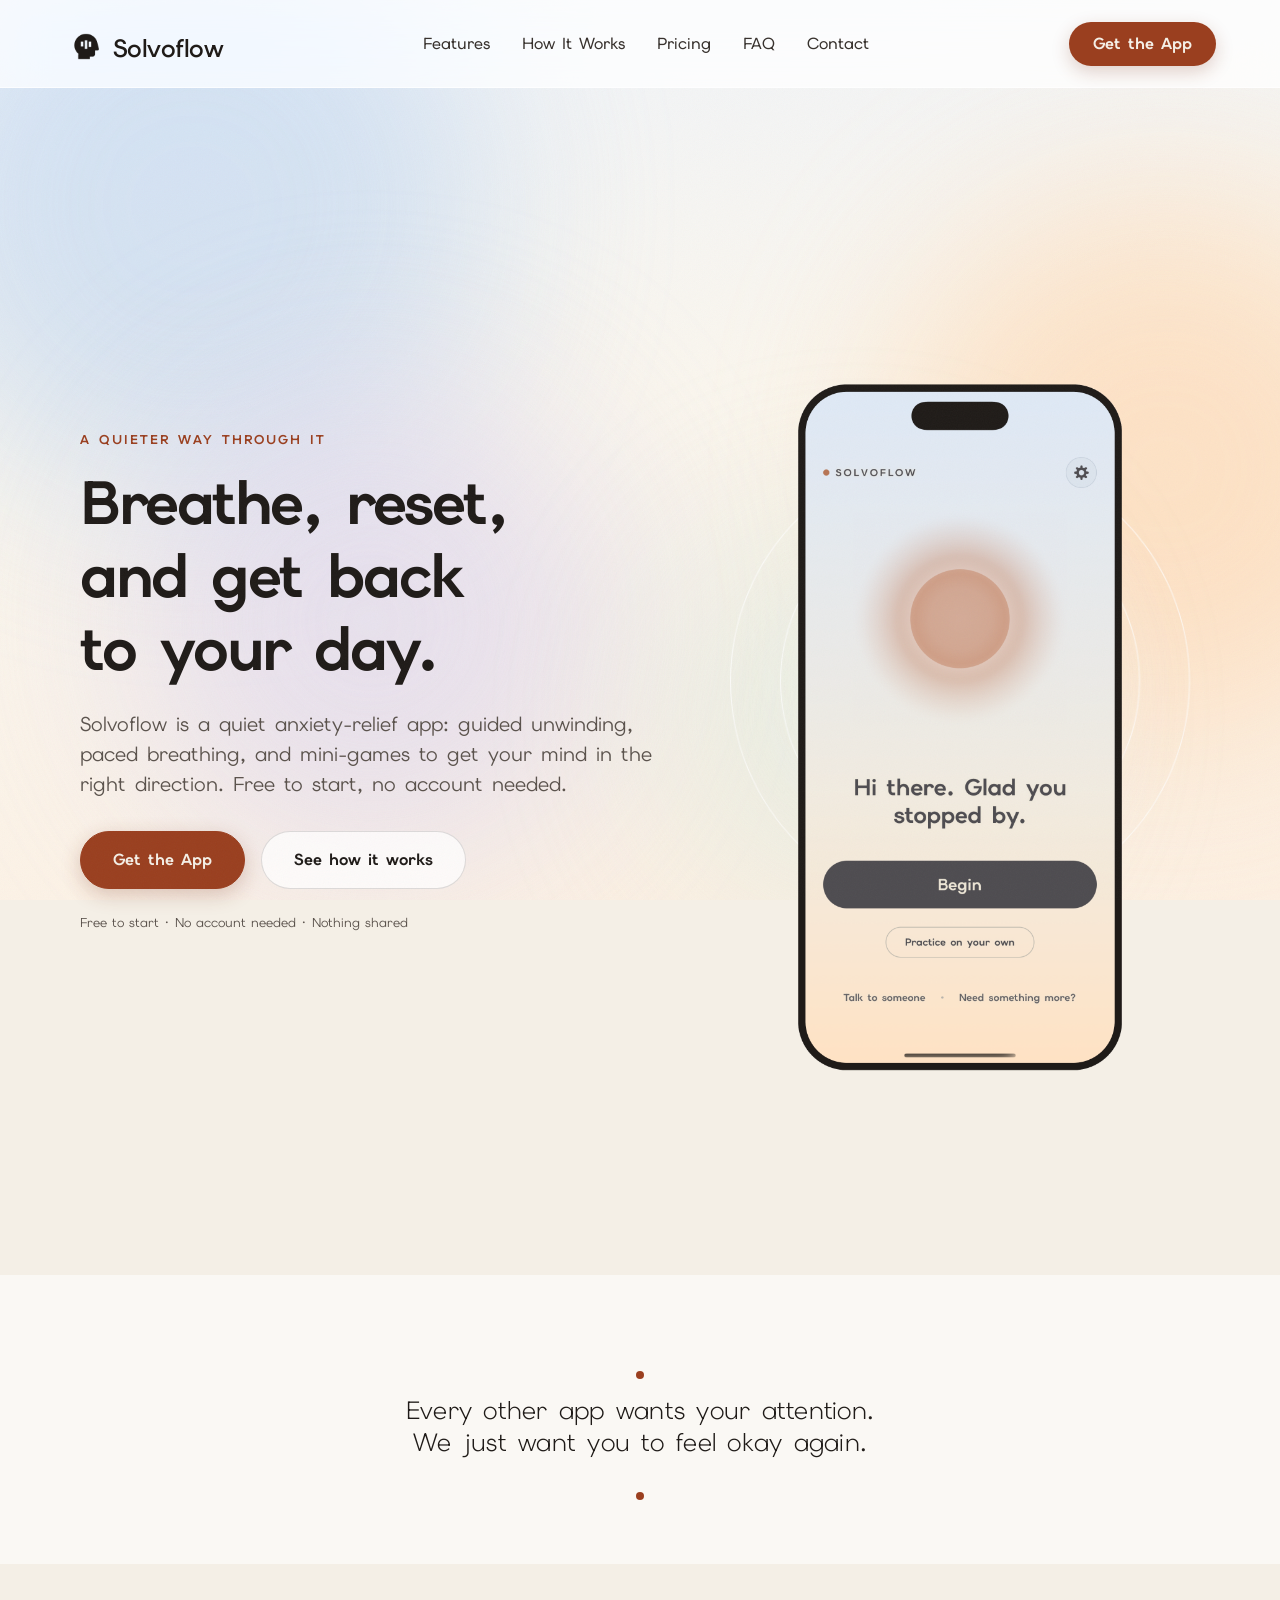
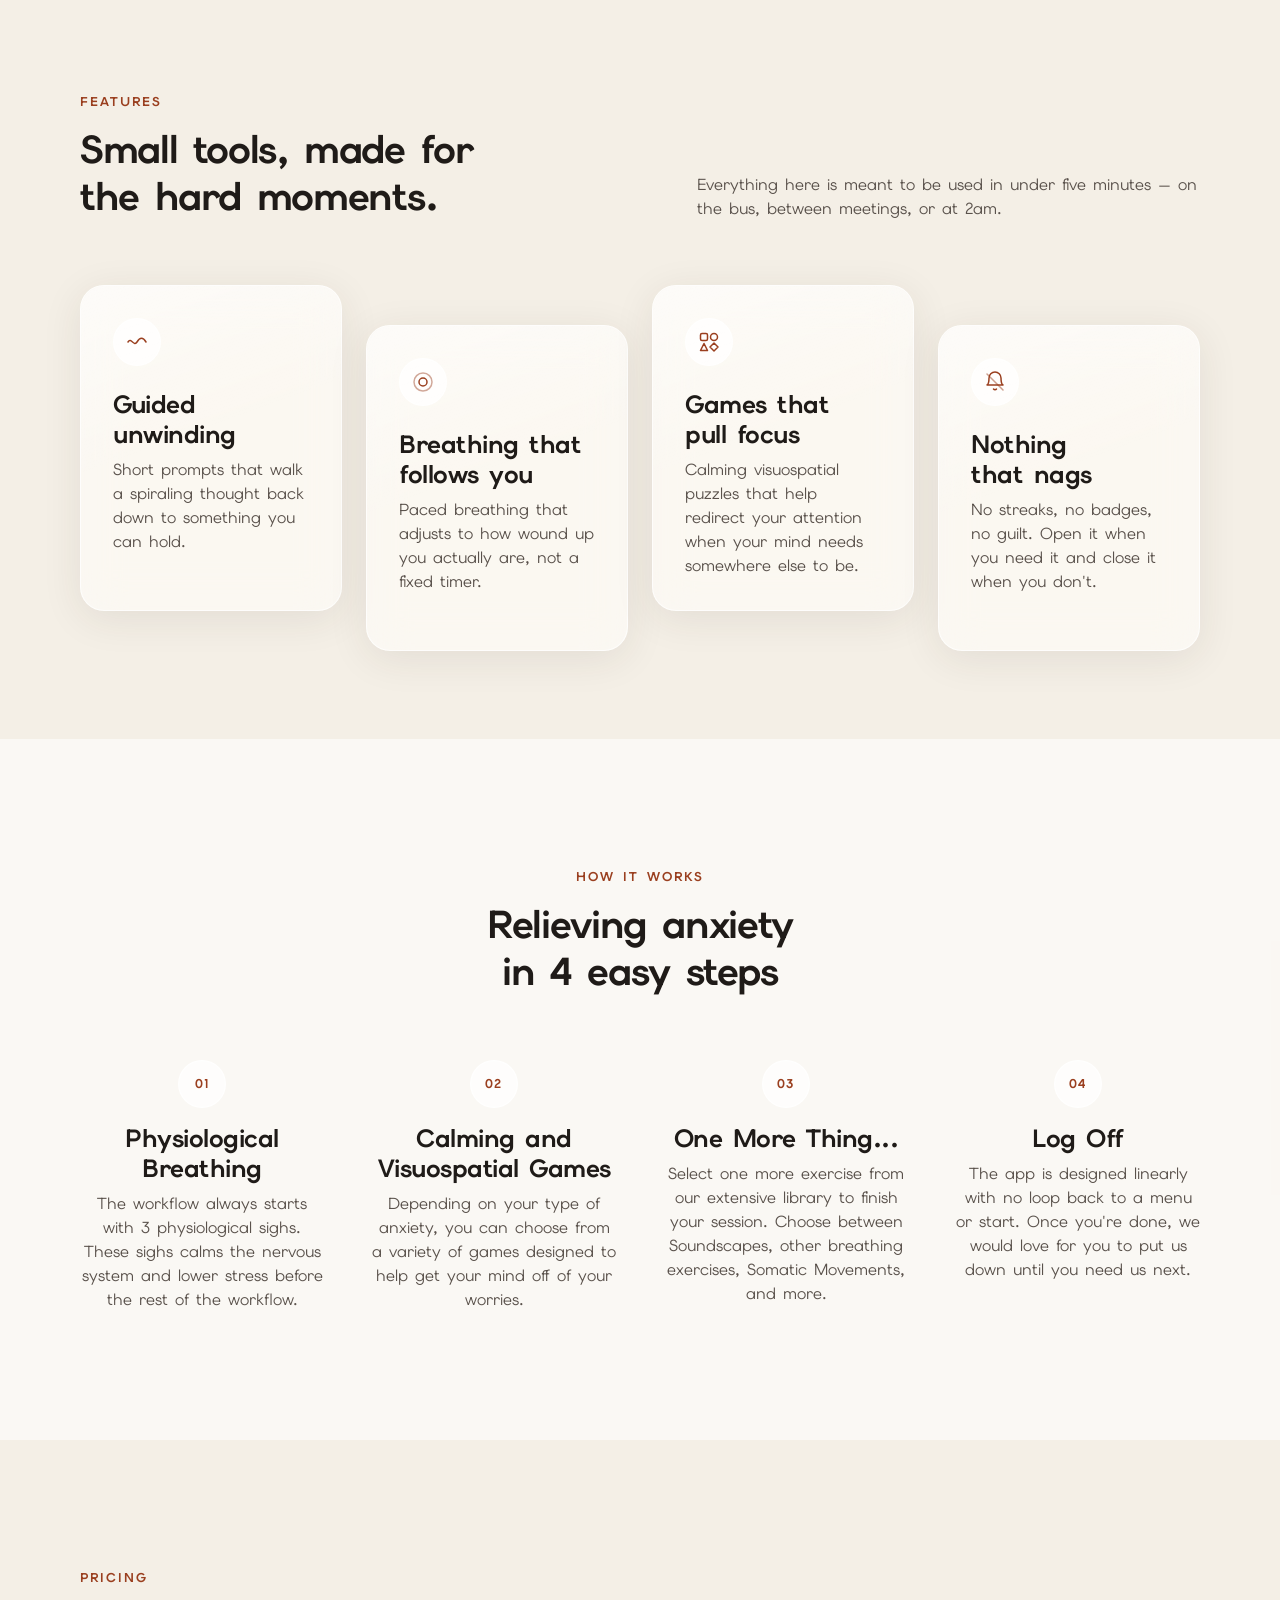
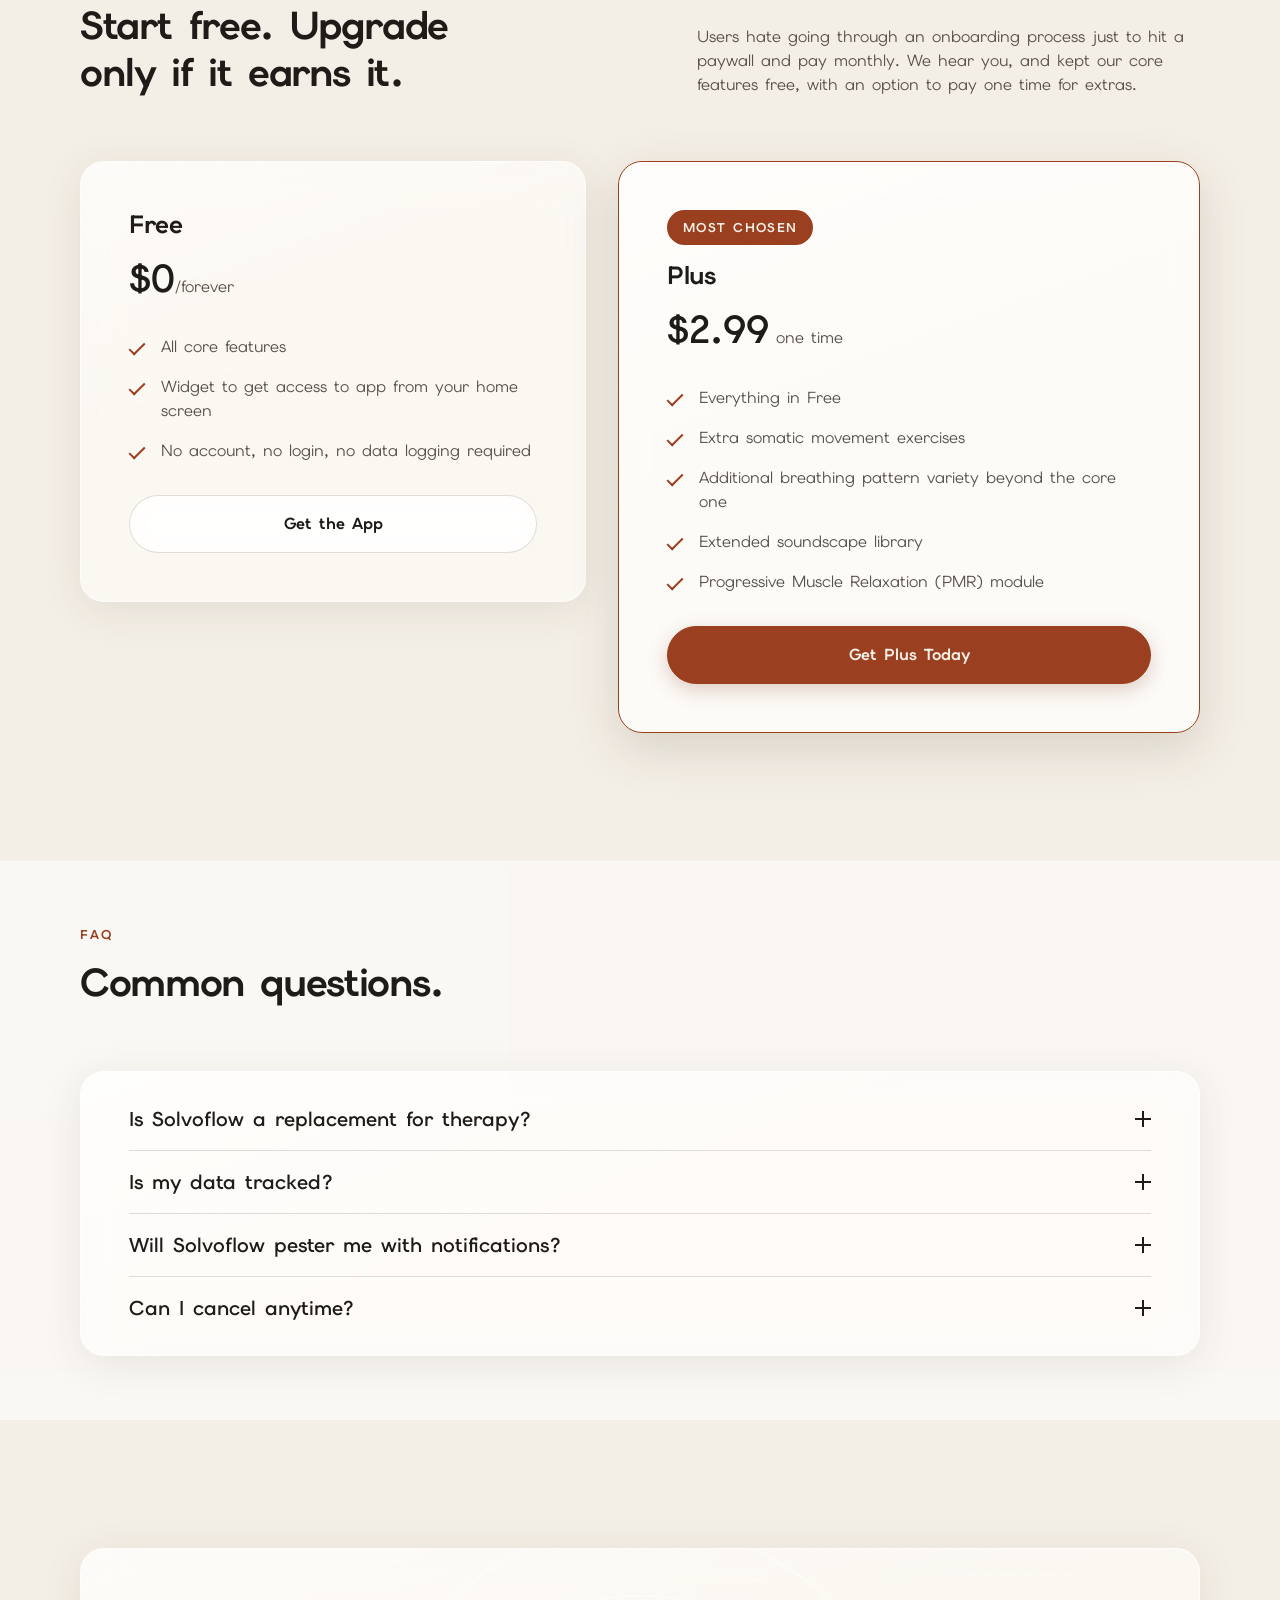
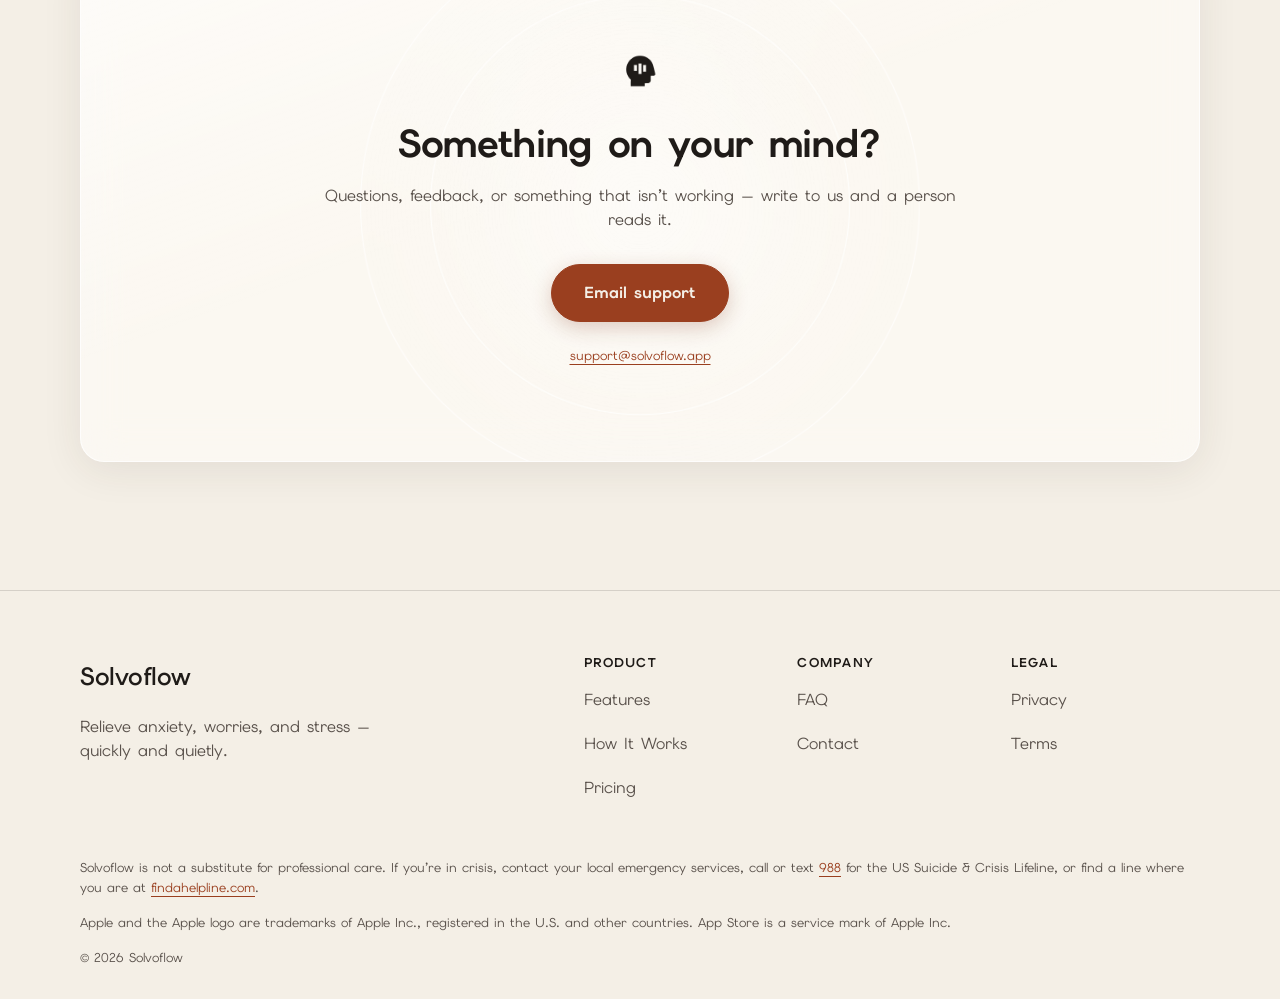
==== commit dec46d11: "Fixing app render, adjusting padding size of first section." ====
--- a/index.html
+++ b/index.html
@@ -100,7 +100,7 @@
           <div class="phone-stage">
             <span class="breath-ring ring-1" aria-hidden="true"></span>
             <span class="breath-ring ring-2" aria-hidden="true"></span>
-            <img src="assets/app-render.png" width="745" height="1522"
+            <img src="assets/app-render.png" width="1290" height="2796"
                  alt="The Solvoflow app on a phone: a soft glowing circle above the words “You&rsquo;re here. Let&rsquo;s get you back to steady.”, a Begin button, and a quieter “I&rsquo;m okay, just want to relax” link.">
           </div>
         </div>
--- a/styles/style.css
+++ b/styles/style.css
@@ -682,7 +682,7 @@
   position: relative;
   display: block;
   width: 100%;
-  max-width: 350px;
+  max-width: 400px;
   height: auto;
   margin-inline: auto;
 }
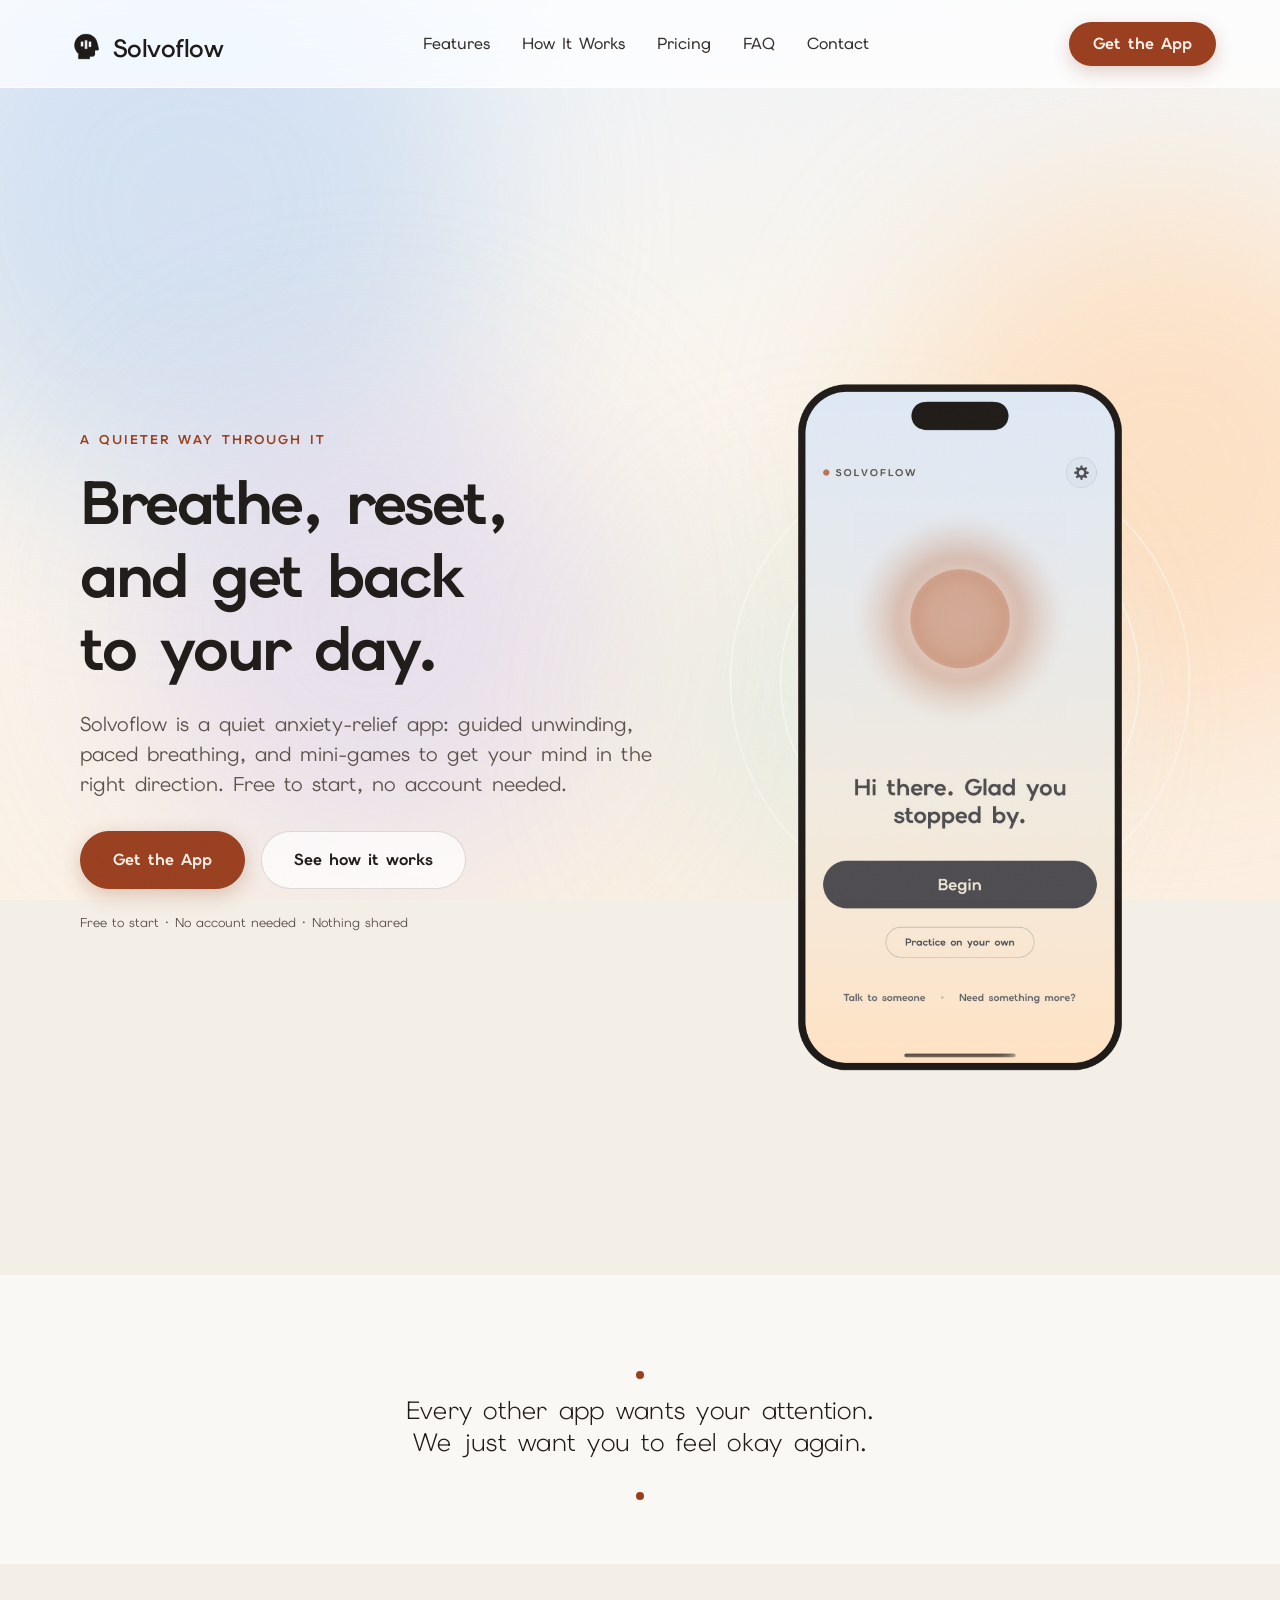
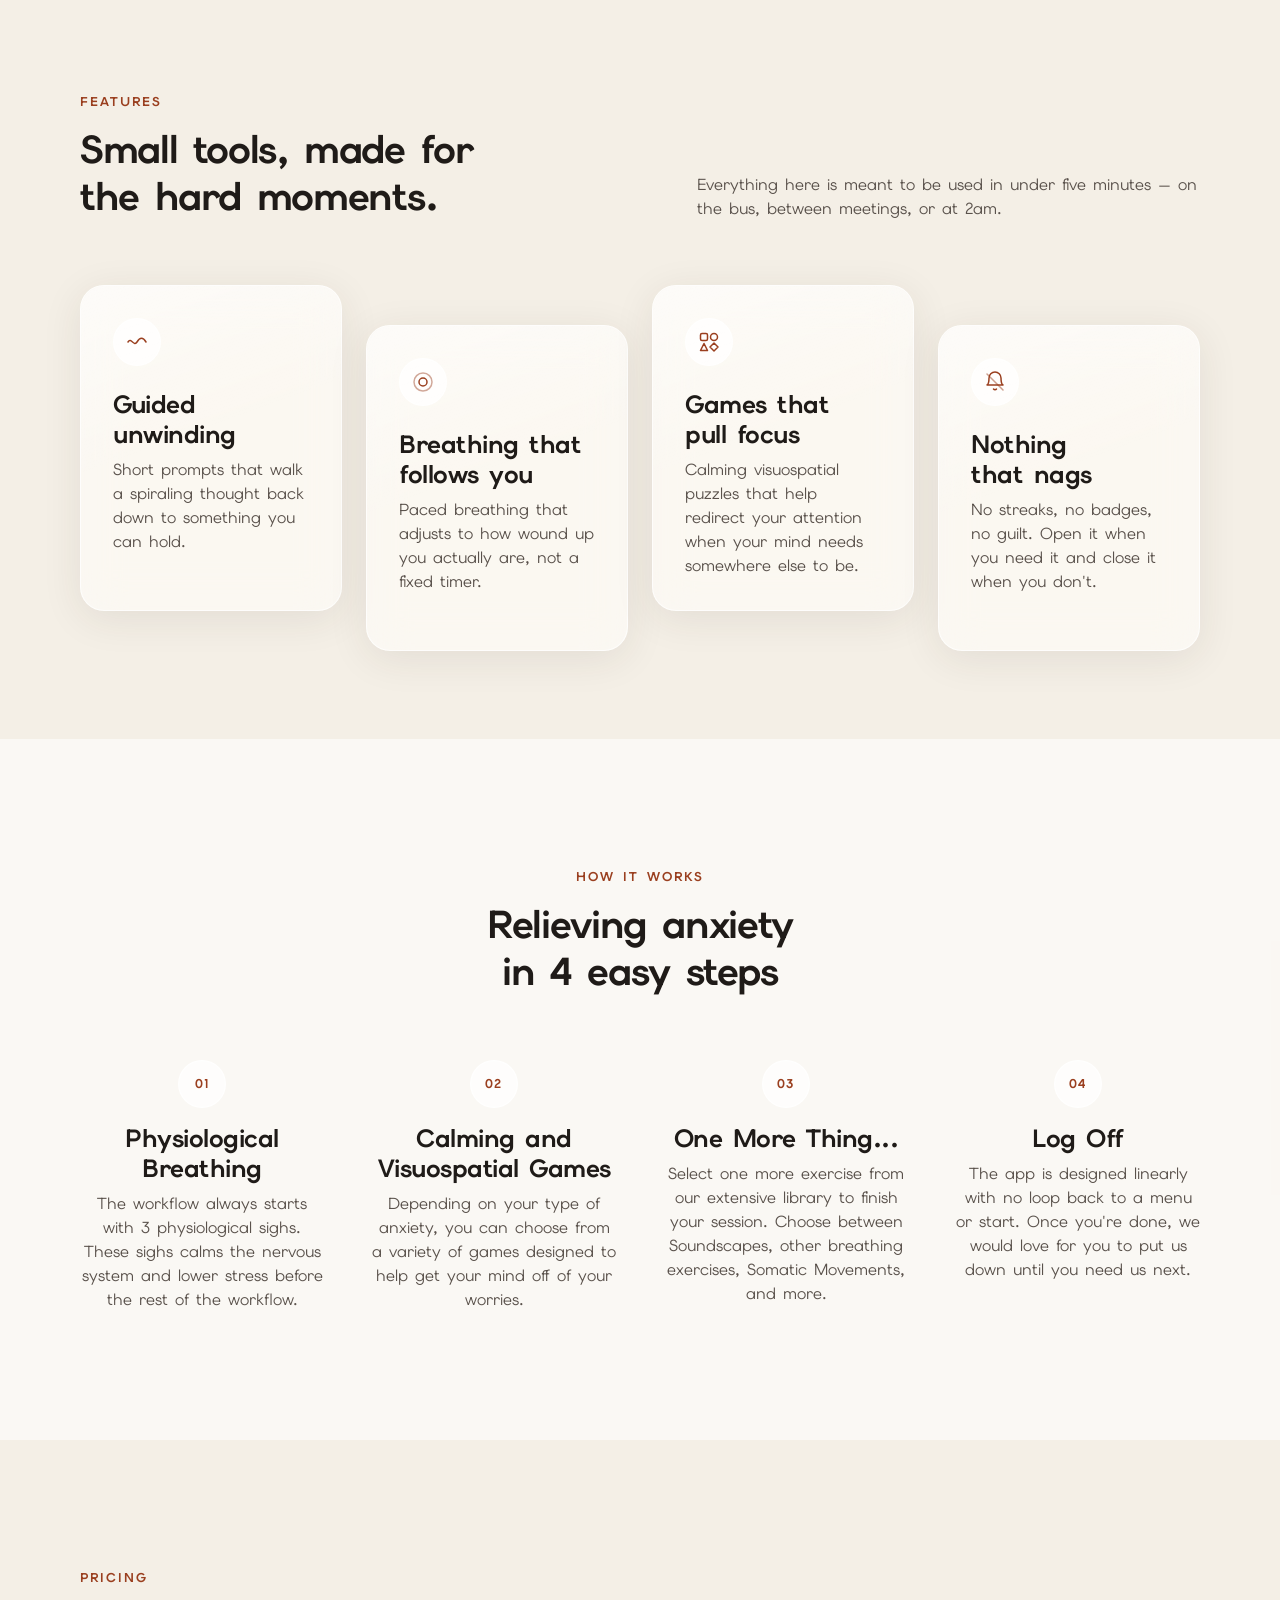
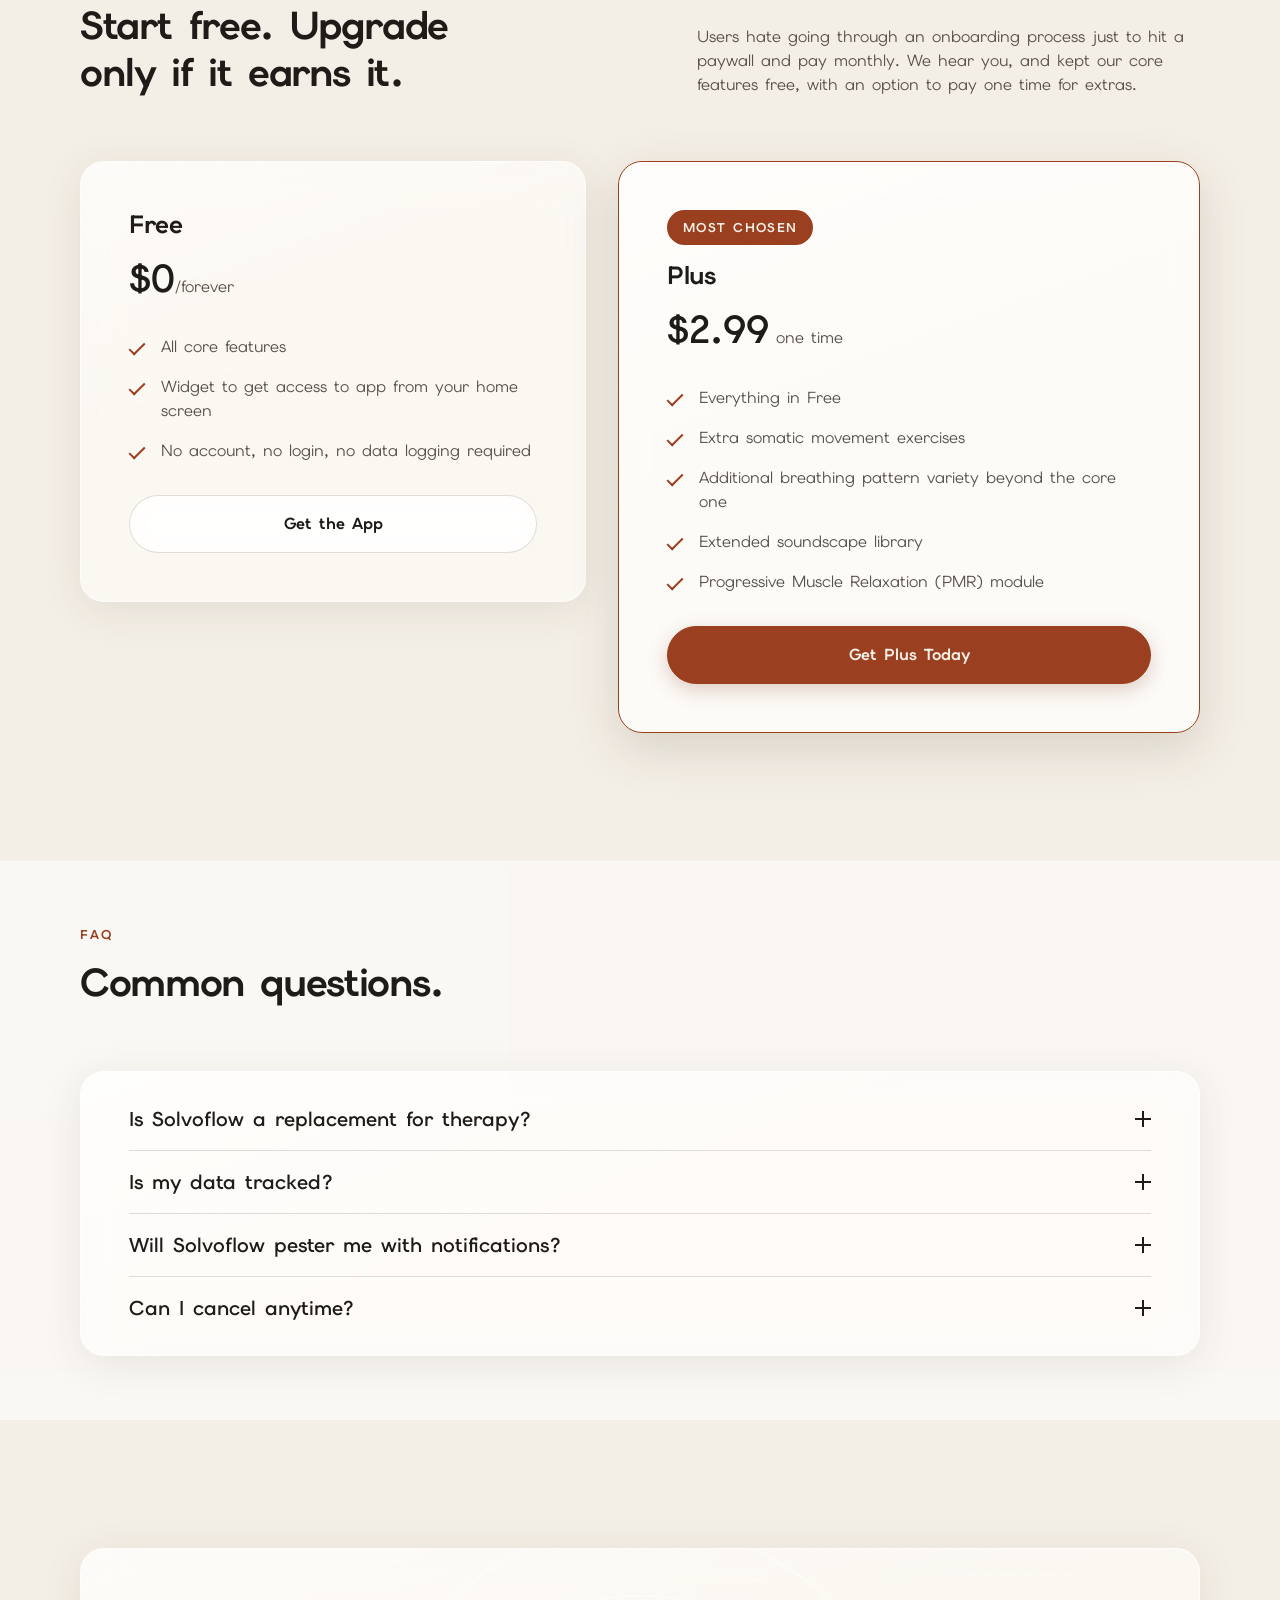
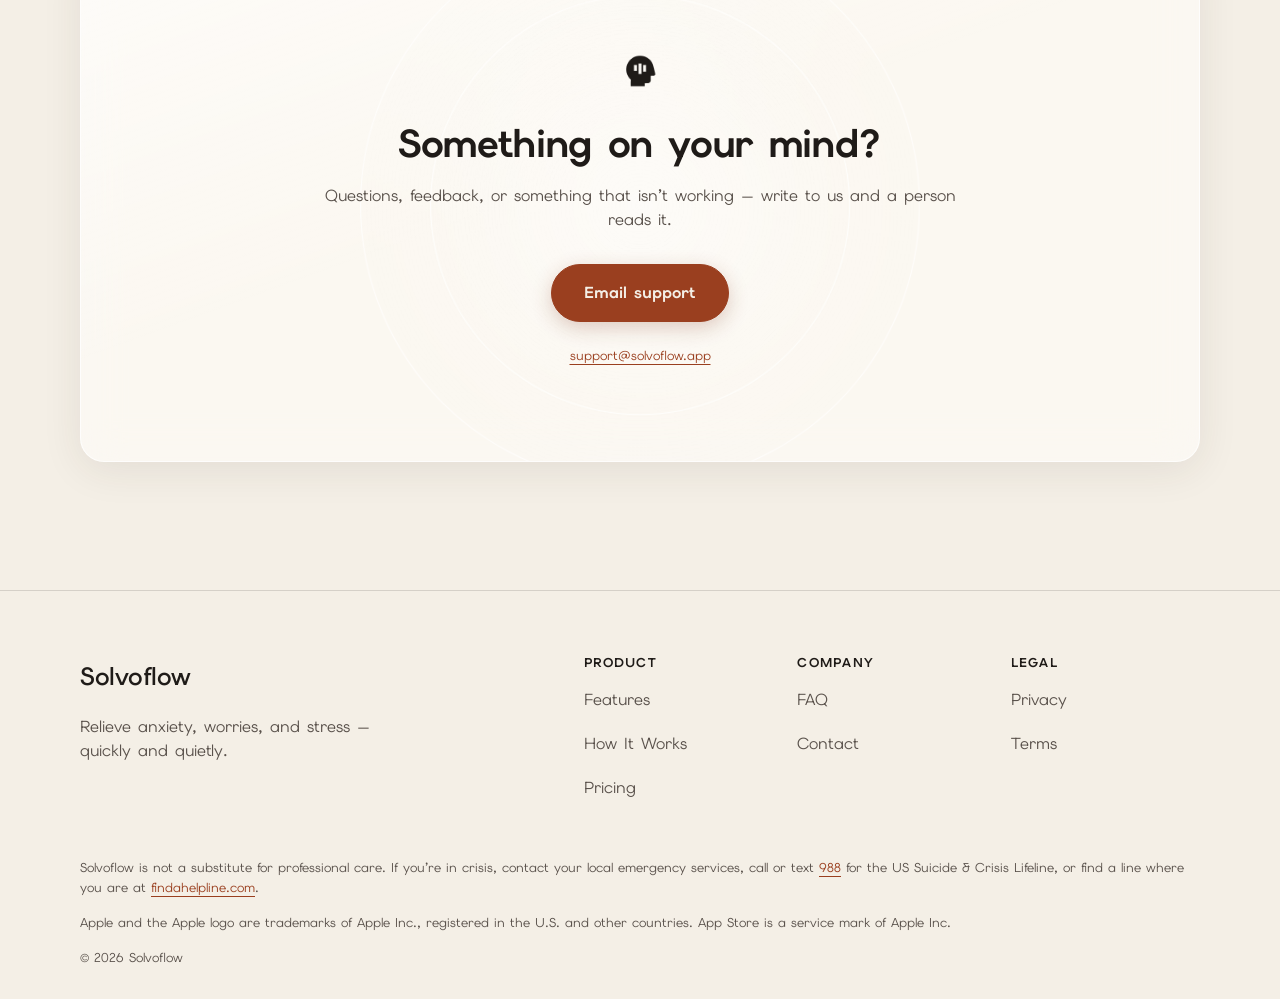
==== commit 51dc3a87: "Editing privacy policy so there are no mentions of data collection or databases" ====
--- a/index.html
+++ b/index.html
@@ -321,7 +321,7 @@
         </details>
         <details class="faq-item">
           <summary>Is my data tracked?</summary>
-          <p>Your data is stored anonymously in our database just so we know how to improve the app and build on what works and remove what doesn't. There are no accounts, personal information logging, or logins.</p>
+          <p>No. Solvoflow does not track or log any user data. There is no account, no login, and no analytics that collect personal information.</p>
         </details>
         <details class="faq-item">
           <summary>Will Solvoflow pester me with notifications?</summary>
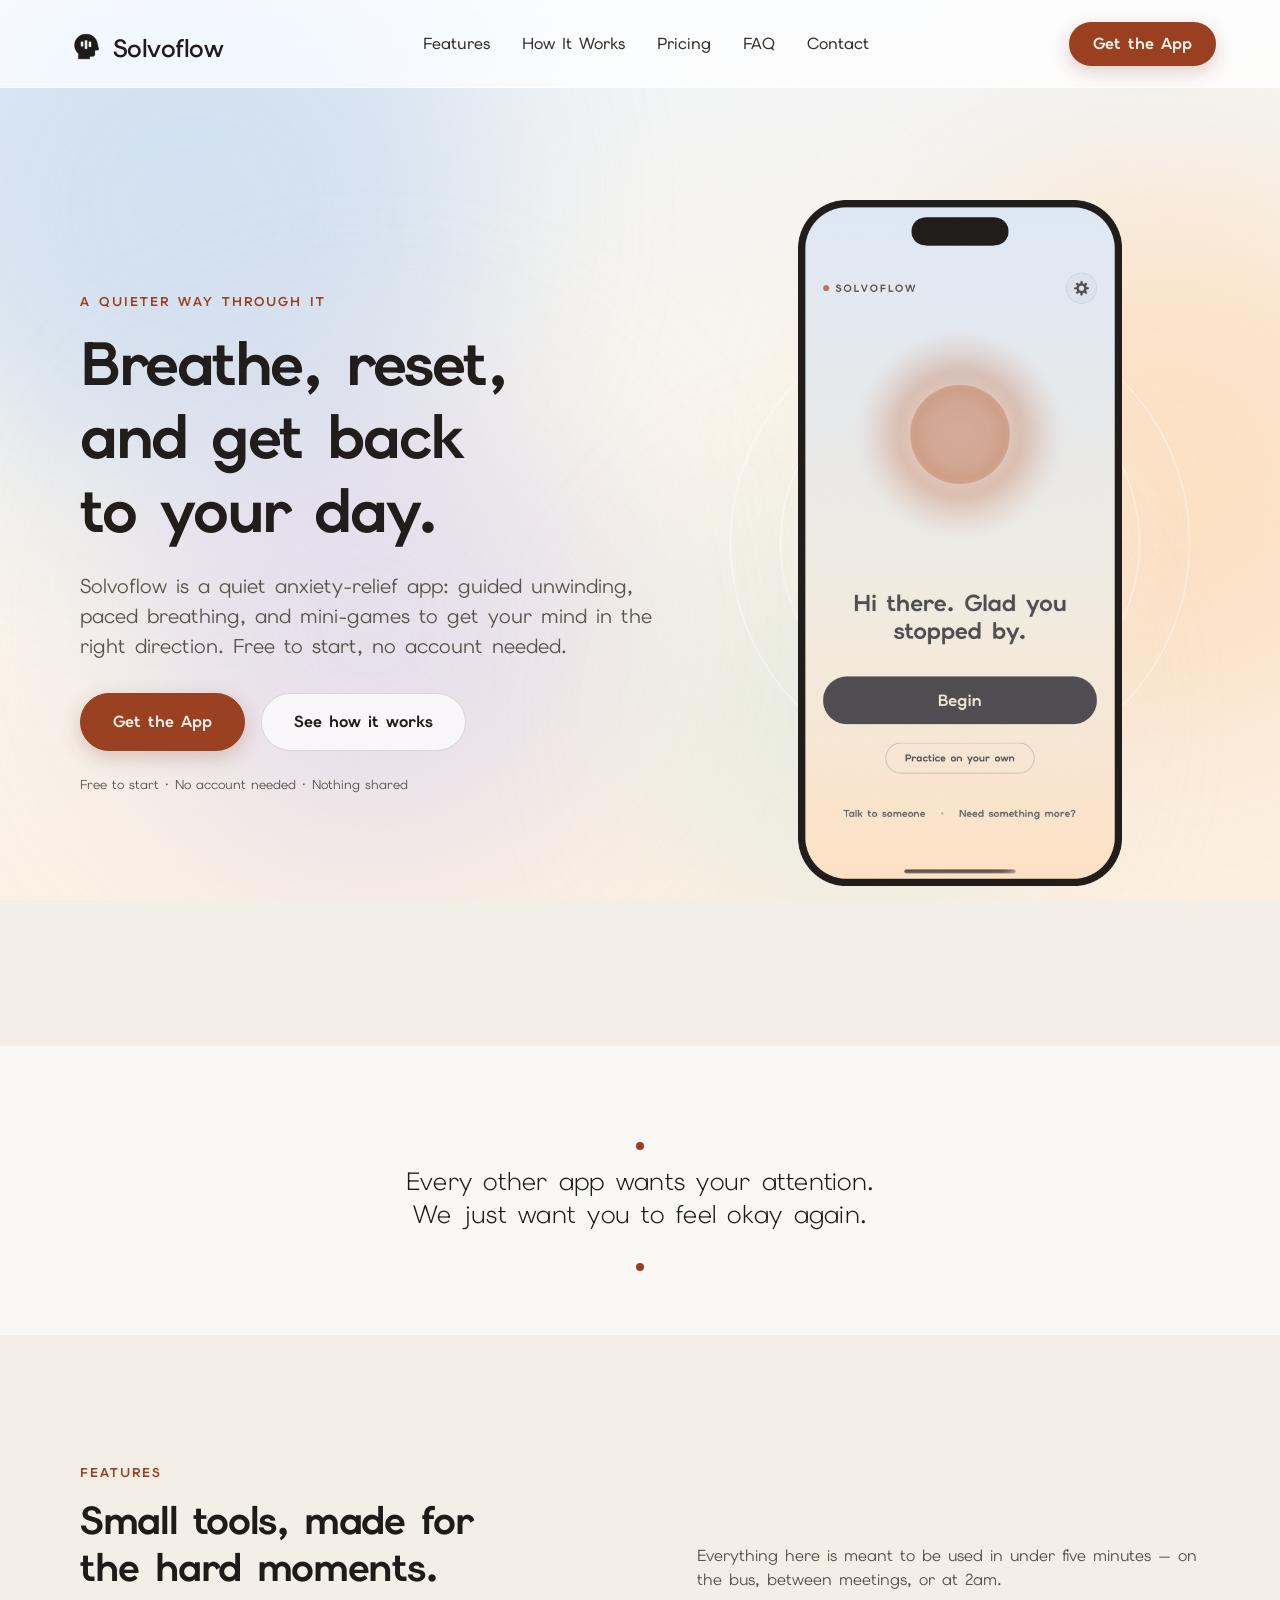
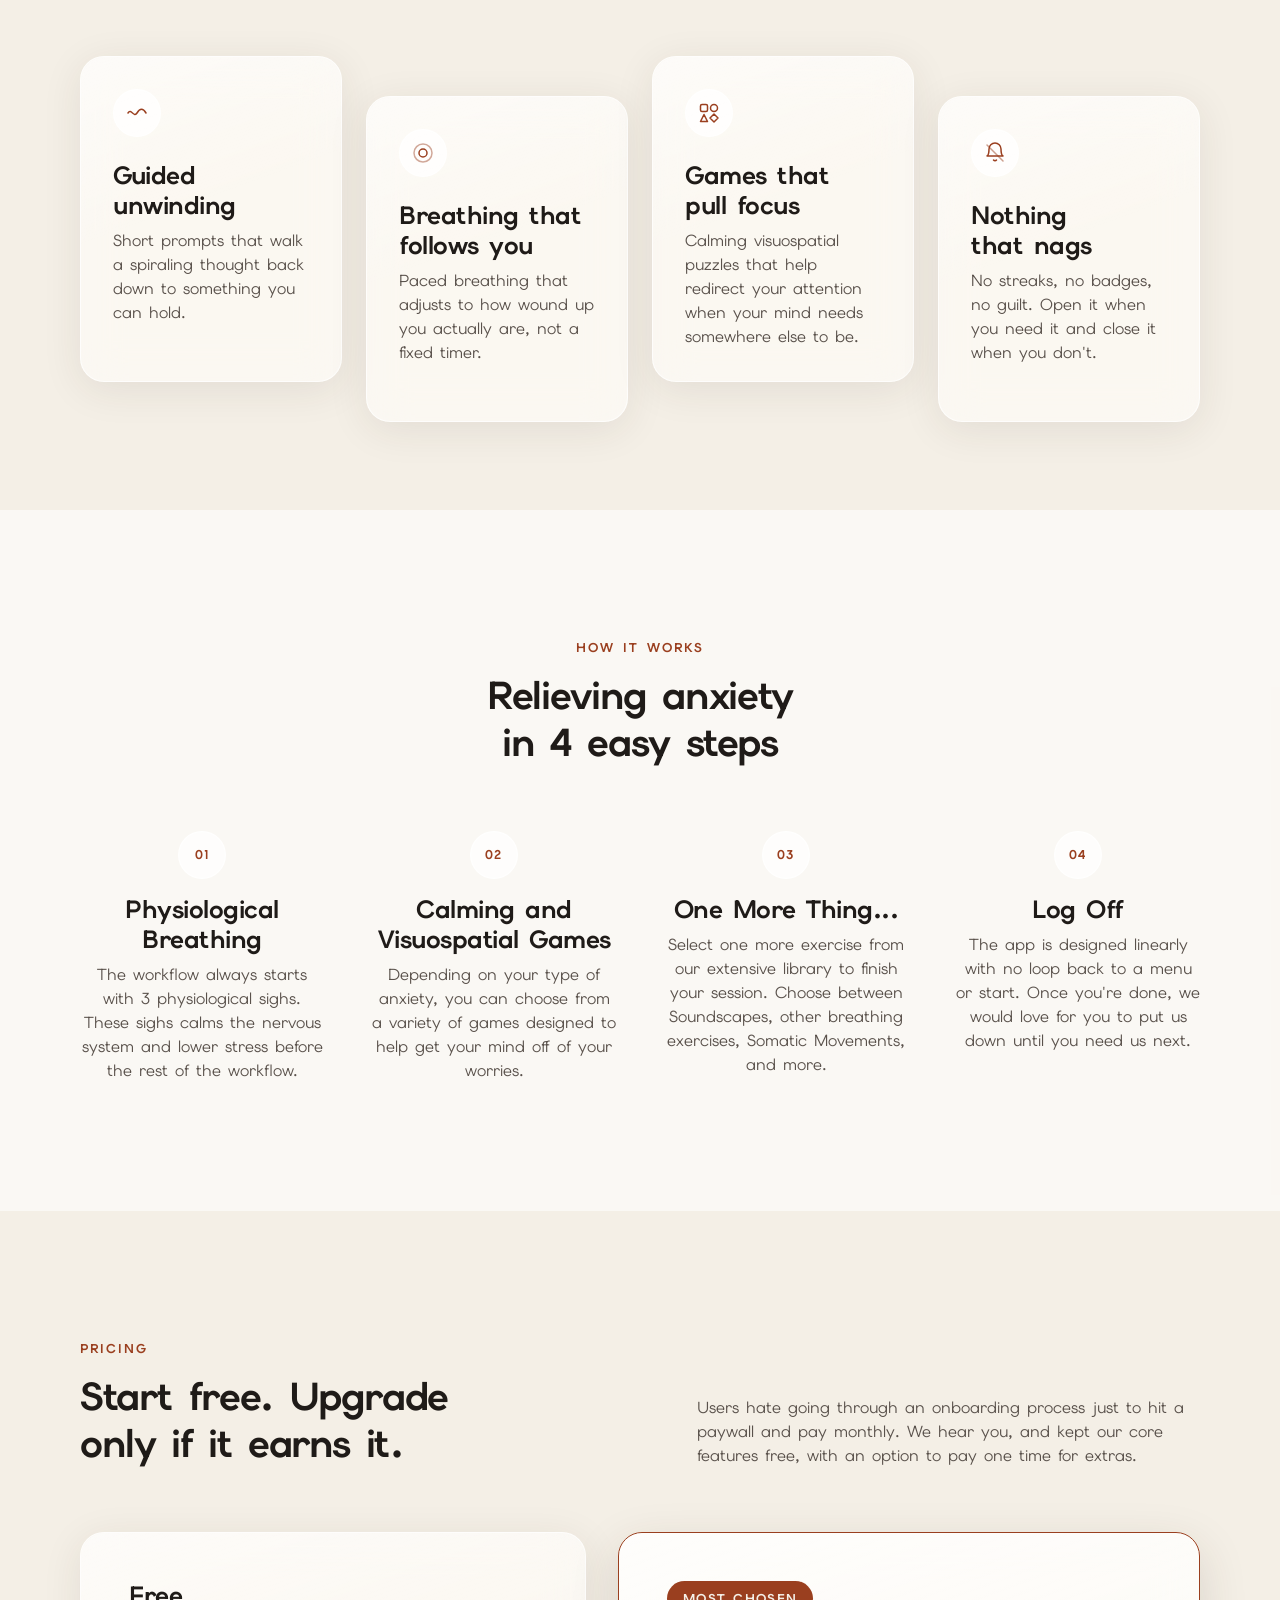
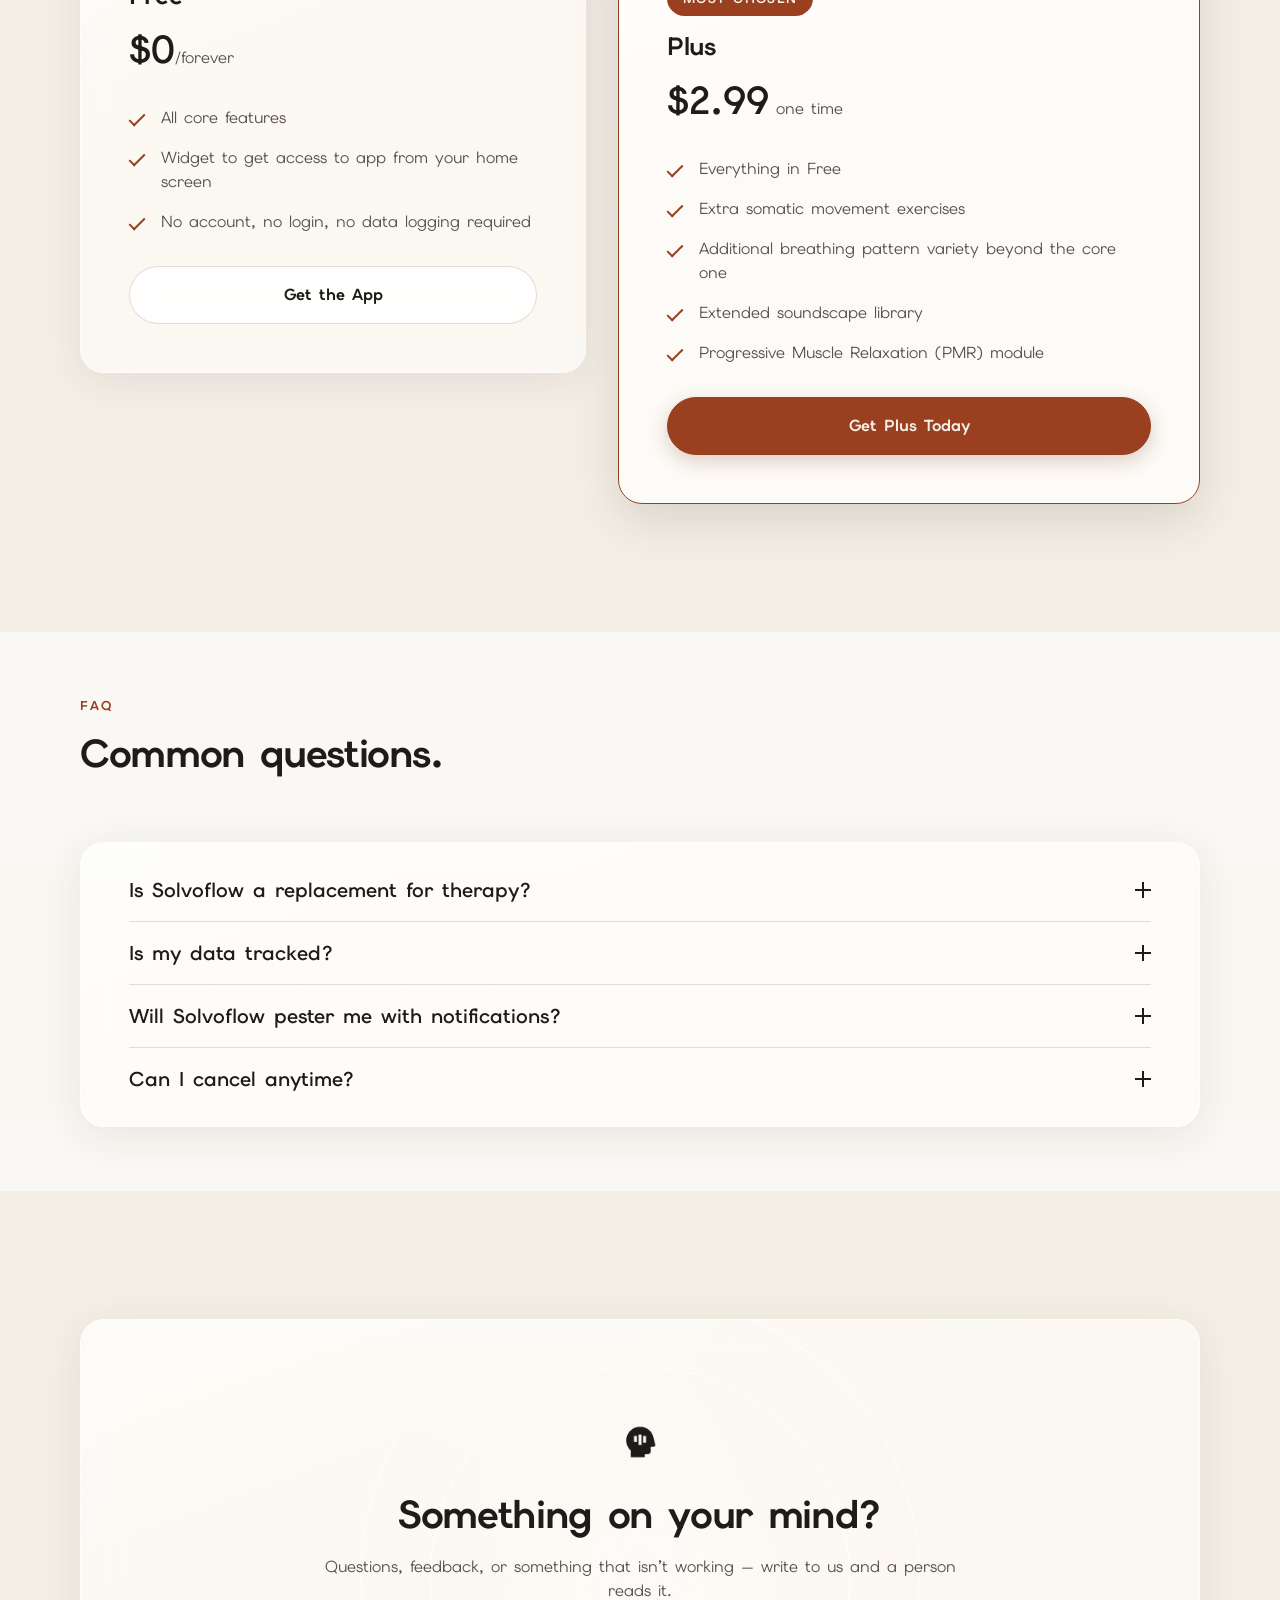
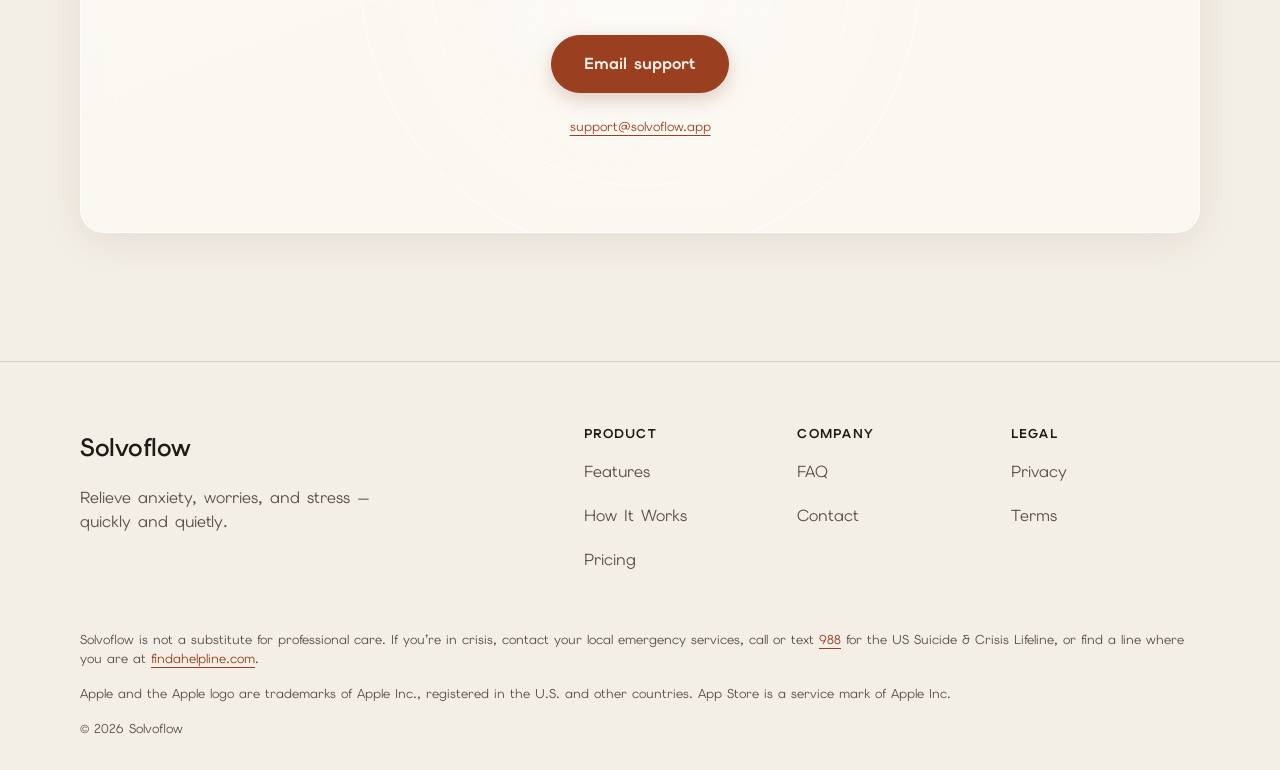
==== commit fa2650d2: "Fixing Landing section" ====
--- a/index.html
+++ b/index.html
@@ -100,7 +100,7 @@
           <div class="phone-stage">
             <span class="breath-ring ring-1" aria-hidden="true"></span>
             <span class="breath-ring ring-2" aria-hidden="true"></span>
-            <img src="assets/app-render.png" width="1290" height="2796"
+            <img src="assets/app-render.png" width="1044" height="2211"
                  alt="The Solvoflow app on a phone: a soft glowing circle above the words “You&rsquo;re here. Let&rsquo;s get you back to steady.”, a Begin button, and a quieter “I&rsquo;m okay, just want to relax” link.">
           </div>
         </div>
--- a/styles/style.css
+++ b/styles/style.css
@@ -682,7 +682,7 @@
   position: relative;
   display: block;
   width: 100%;
-  max-width: 400px;
+  max-width: 324px;
   height: auto;
   margin-inline: auto;
 }
@@ -1492,6 +1492,12 @@
     --gutter: var(--space-8);
   }
 
+  /* the hero sits just under the bar instead of a full --section-y down, so
+     the phone and headline are on screen without a scroll */
+  .intro-section {
+    padding-top: var(--space-10);
+  }
+
   .contact-panel {
     padding: var(--space-12) var(--space-10);
   }
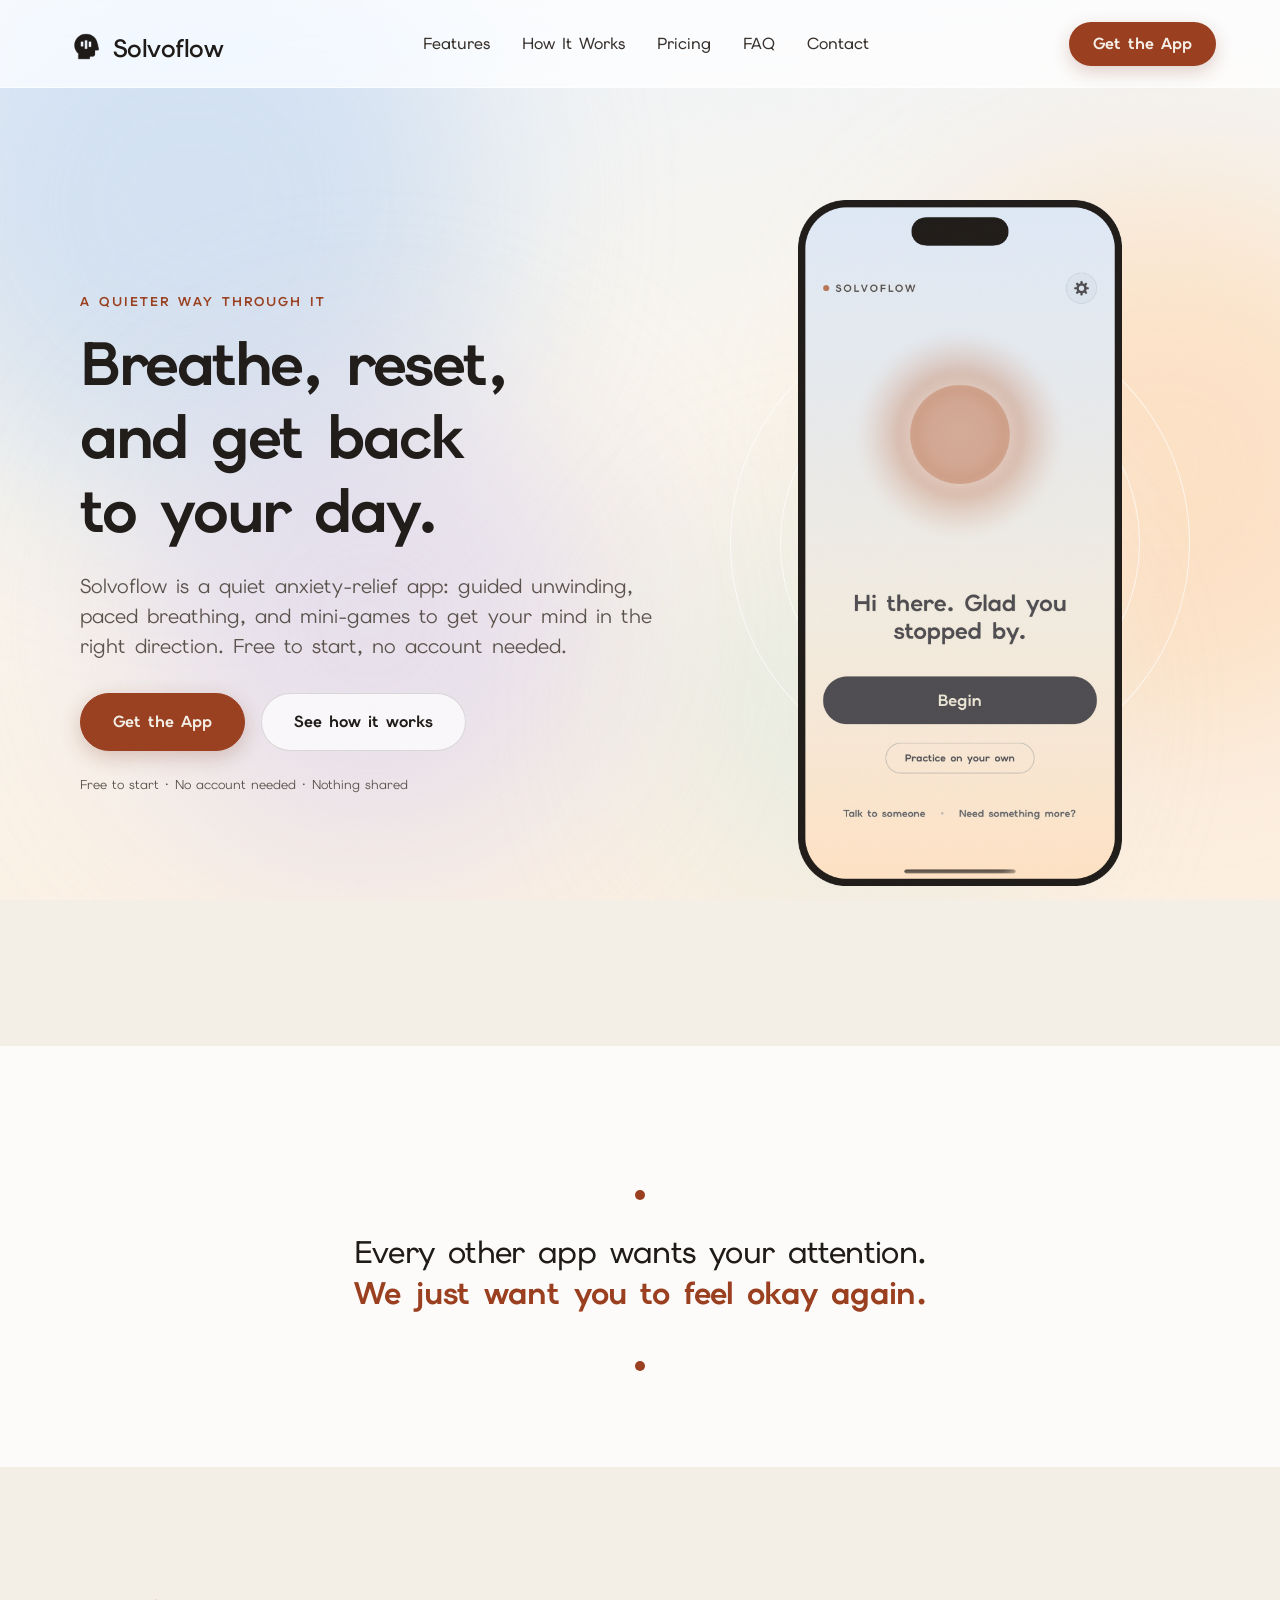
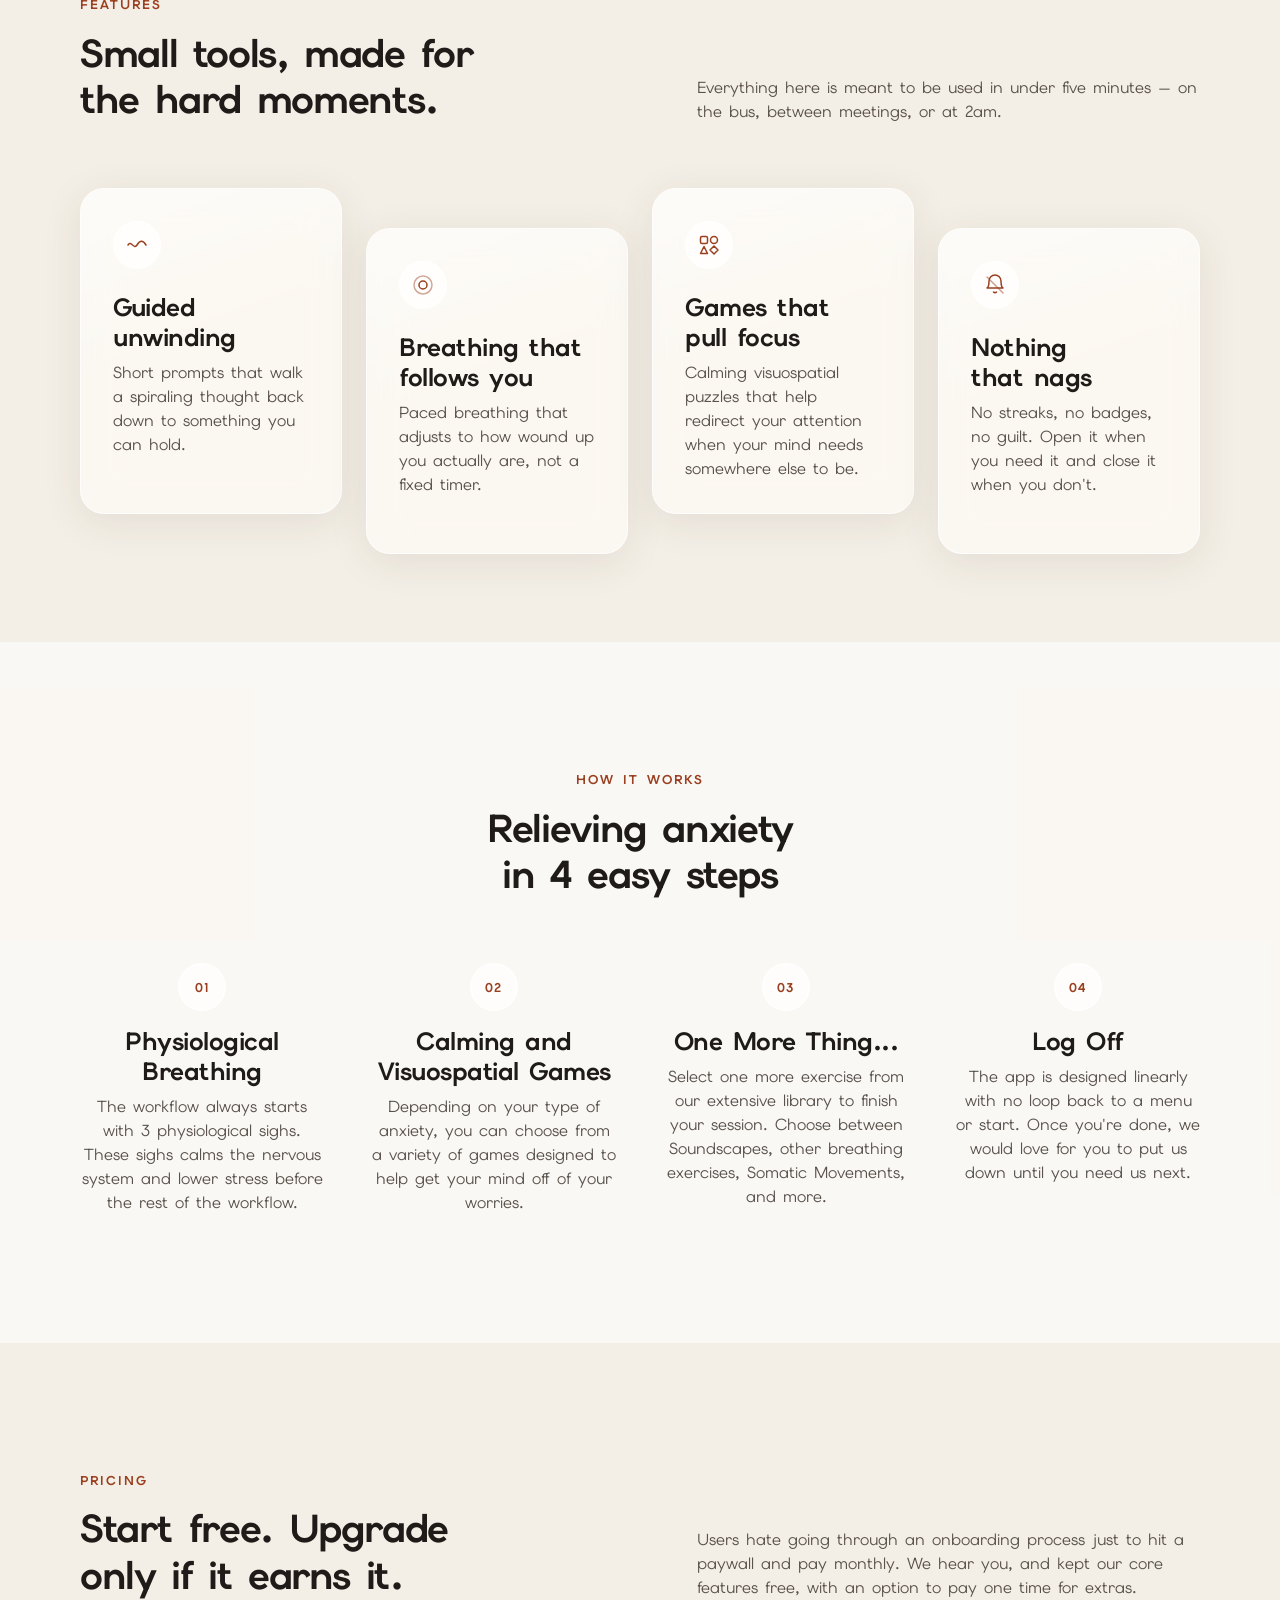
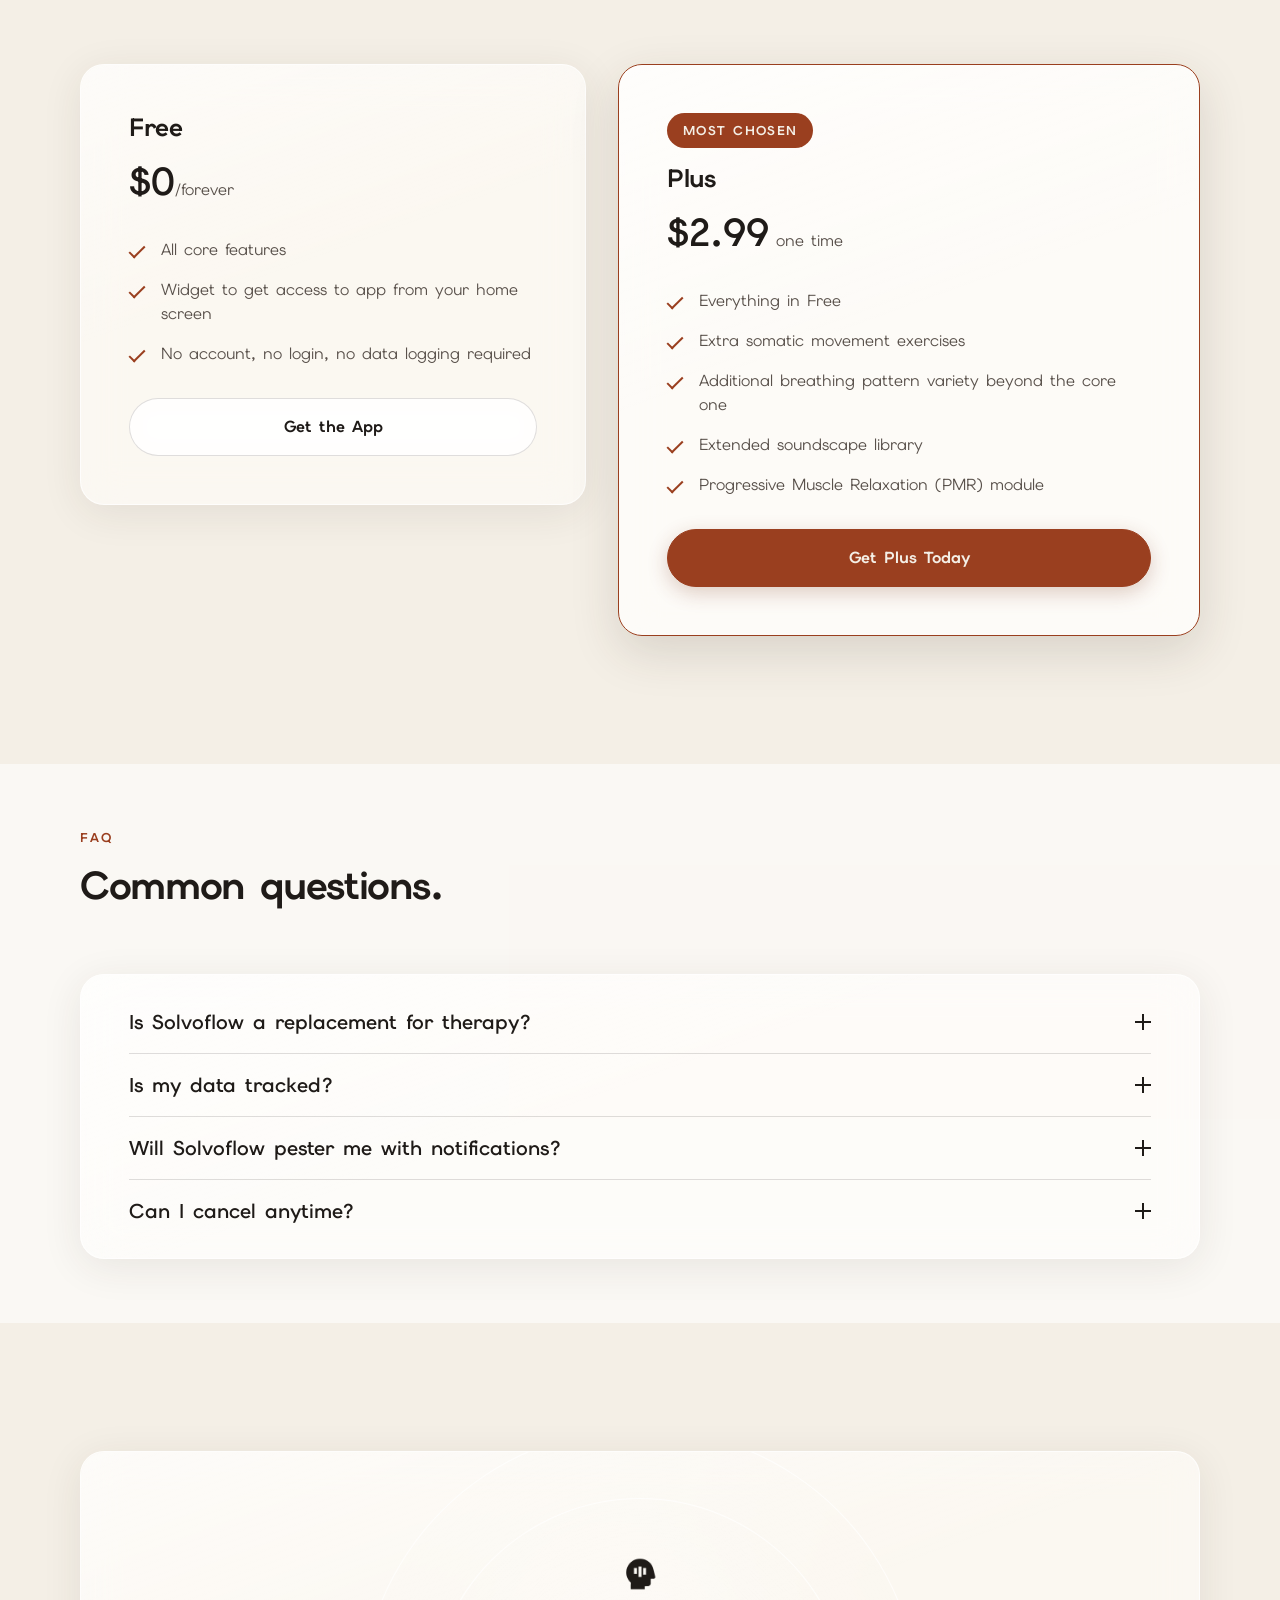
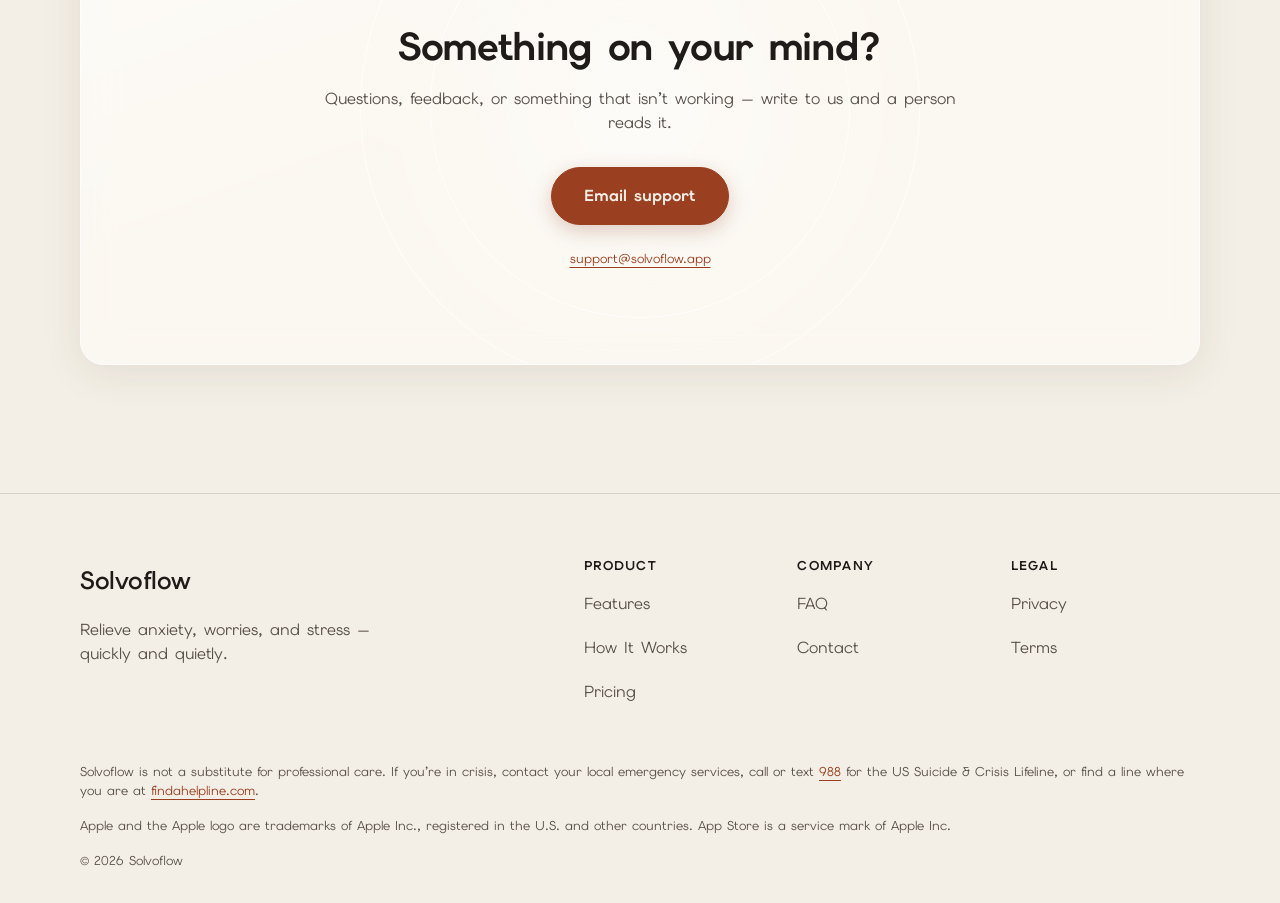
==== commit 664047a9: "editing second section" ====
--- a/index.html
+++ b/index.html
@@ -114,7 +114,7 @@
         <div class="breath-dot" aria-hidden="true"></div>
         <p class="breath-line">
           Every other app wants your attention.<br>
-          We just want you to feel okay again.
+          <strong>We just want you to feel okay again.</strong>
         </p>
         <div class="breath-dot" aria-hidden="true"></div>
       </div>
--- a/styles/style.css
+++ b/styles/style.css
@@ -728,30 +728,37 @@
 
 /* --- 2. breath statement --- */
 .breath-section {
-  padding-block: var(--space-8);
+  padding-block: var(--space-12);
   text-align: center;
-  background-color: var(--glass);
-}
-
-/* wide measure so each sentence holds one line on a desktop screen */
+  background-color: var(--glass-strong);
+}
+
+/* this is the one line we want remembered, so it is set at heading scale
+   with a little air on every side rather than as a quiet aside */
 .breath-line {
-  max-width: 72ch;
-  margin-top: var(--space-2);
+  /* wide enough that each sentence holds one line on a desktop screen */
+  max-width: 40ch;
+  margin-top: var(--space-4);
   margin-inline: auto;
   font-family: var(--font-display);
-  font-size: var(--fs-300);
-  /* light and wide against the 700-weight headings — the statement gets its
-     own voice from weight and tracking rather than a second family */
-  font-weight: 300;
-  letter-spacing: 0.01em;
+  font-size: var(--fs-400);
+  font-weight: 500;
+  letter-spacing: -0.02em;
   line-height: var(--lh-tight);
   color: var(--ink);
+  text-wrap: balance;
+}
+
+/* the promise, in the brand colour, carries the weight */
+.breath-line strong {
+  font-weight: 700;
+  color: var(--accent);
 }
 
 .breath-dot {
-  width: 8px;
-  height: 8px;
-  margin: var(--space-4) auto 0;
+  width: 10px;
+  height: 10px;
+  margin: var(--space-6) auto 0;
   border-radius: 50%;
   background: var(--accent);
   animation: breathe 8s var(--ease-calm) infinite;
@@ -1333,7 +1340,7 @@
   h3 { font-size: var(--fs-400); }
 
   .intro-text { font-size: var(--fs-800); }
-  .breath-line { font-size: var(--fs-400); }
+  .breath-line { font-size: var(--fs-500); }
 
   /* 1.2fr / 1fr — the copy leads, the art supports */
   .intro-inner {
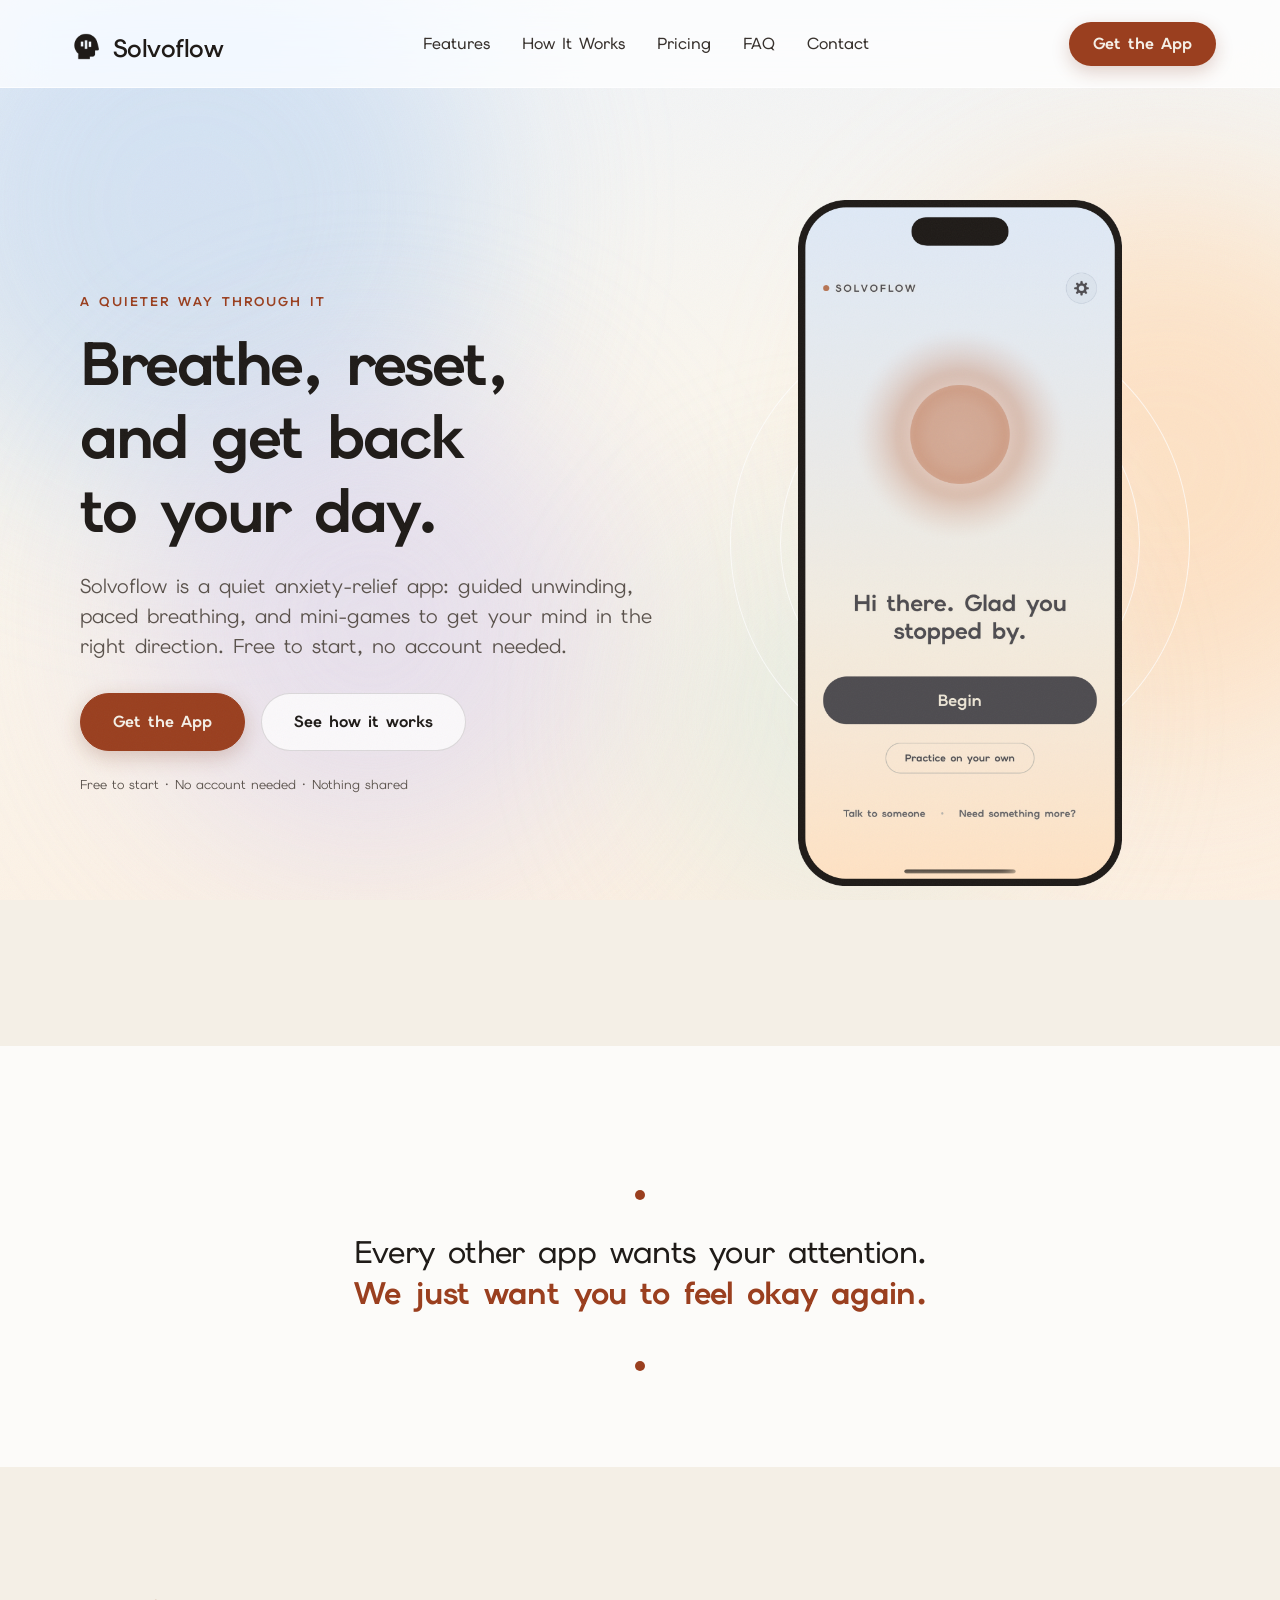
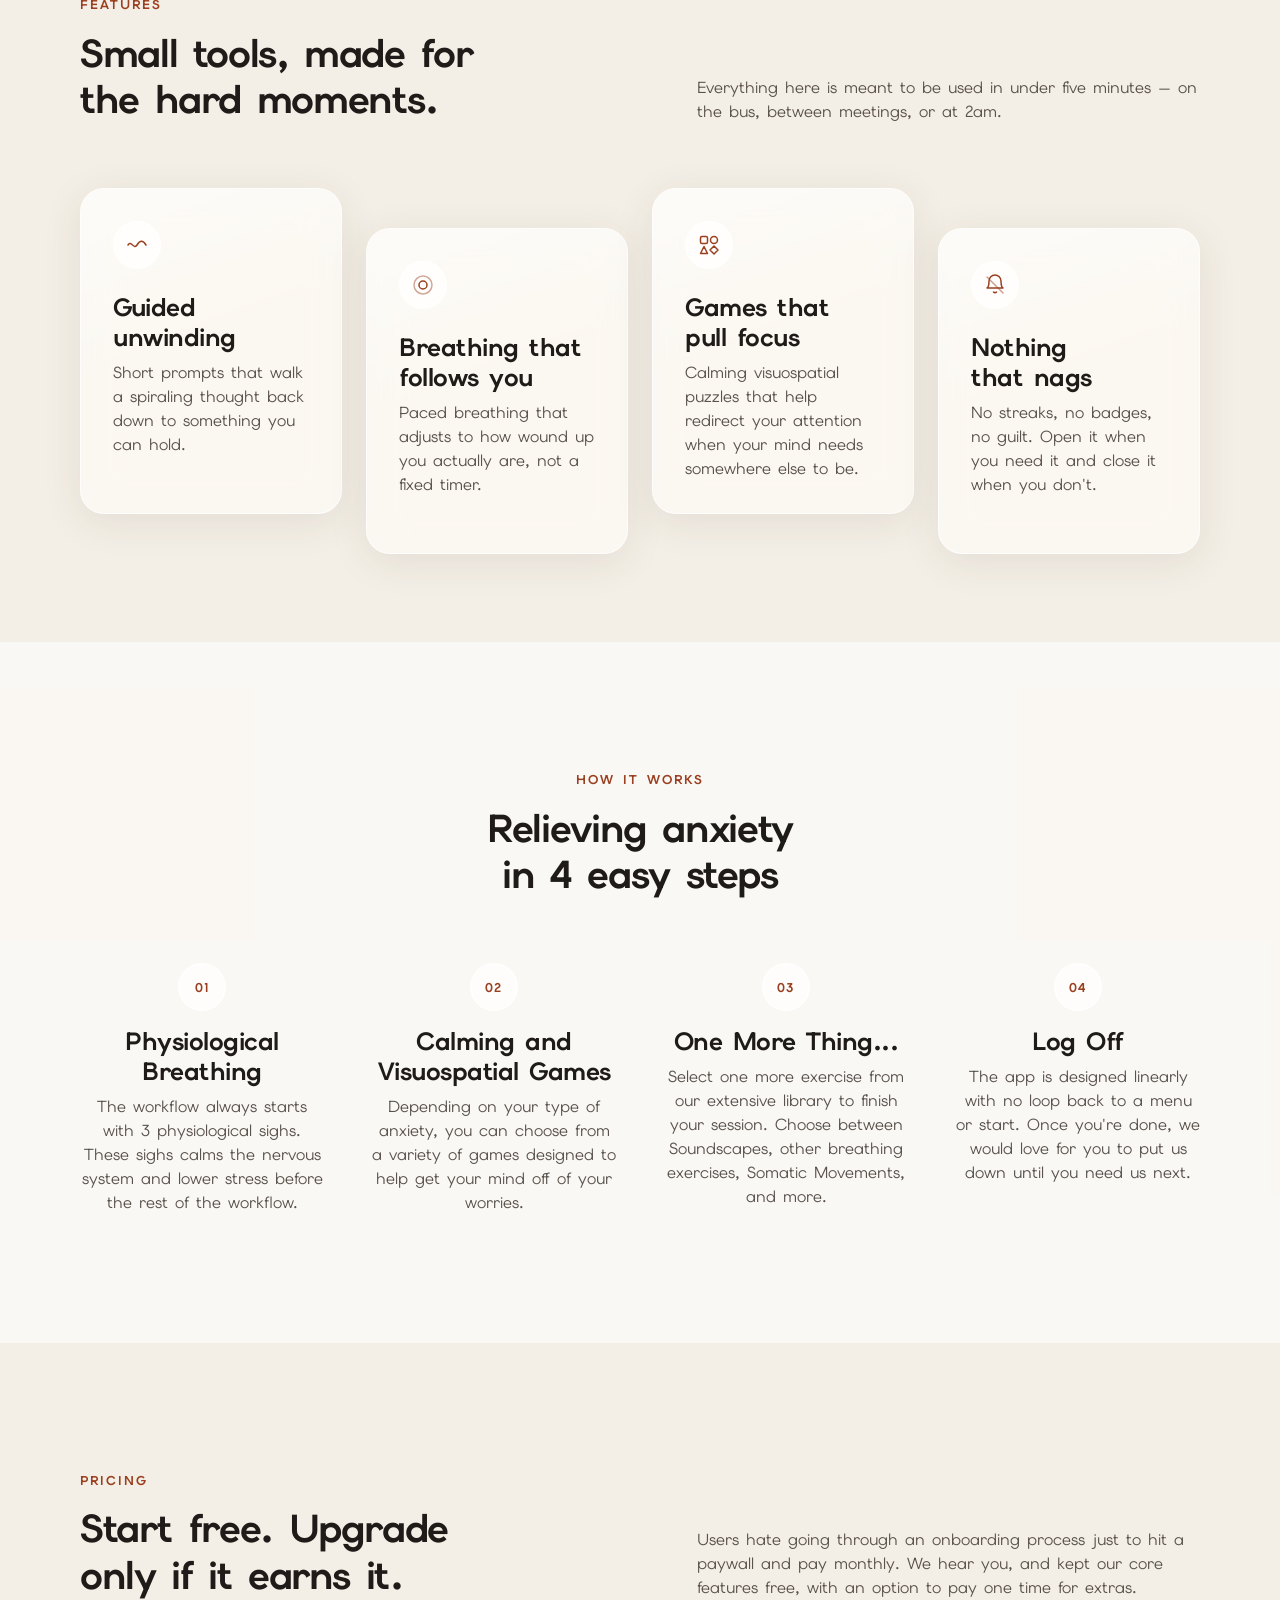
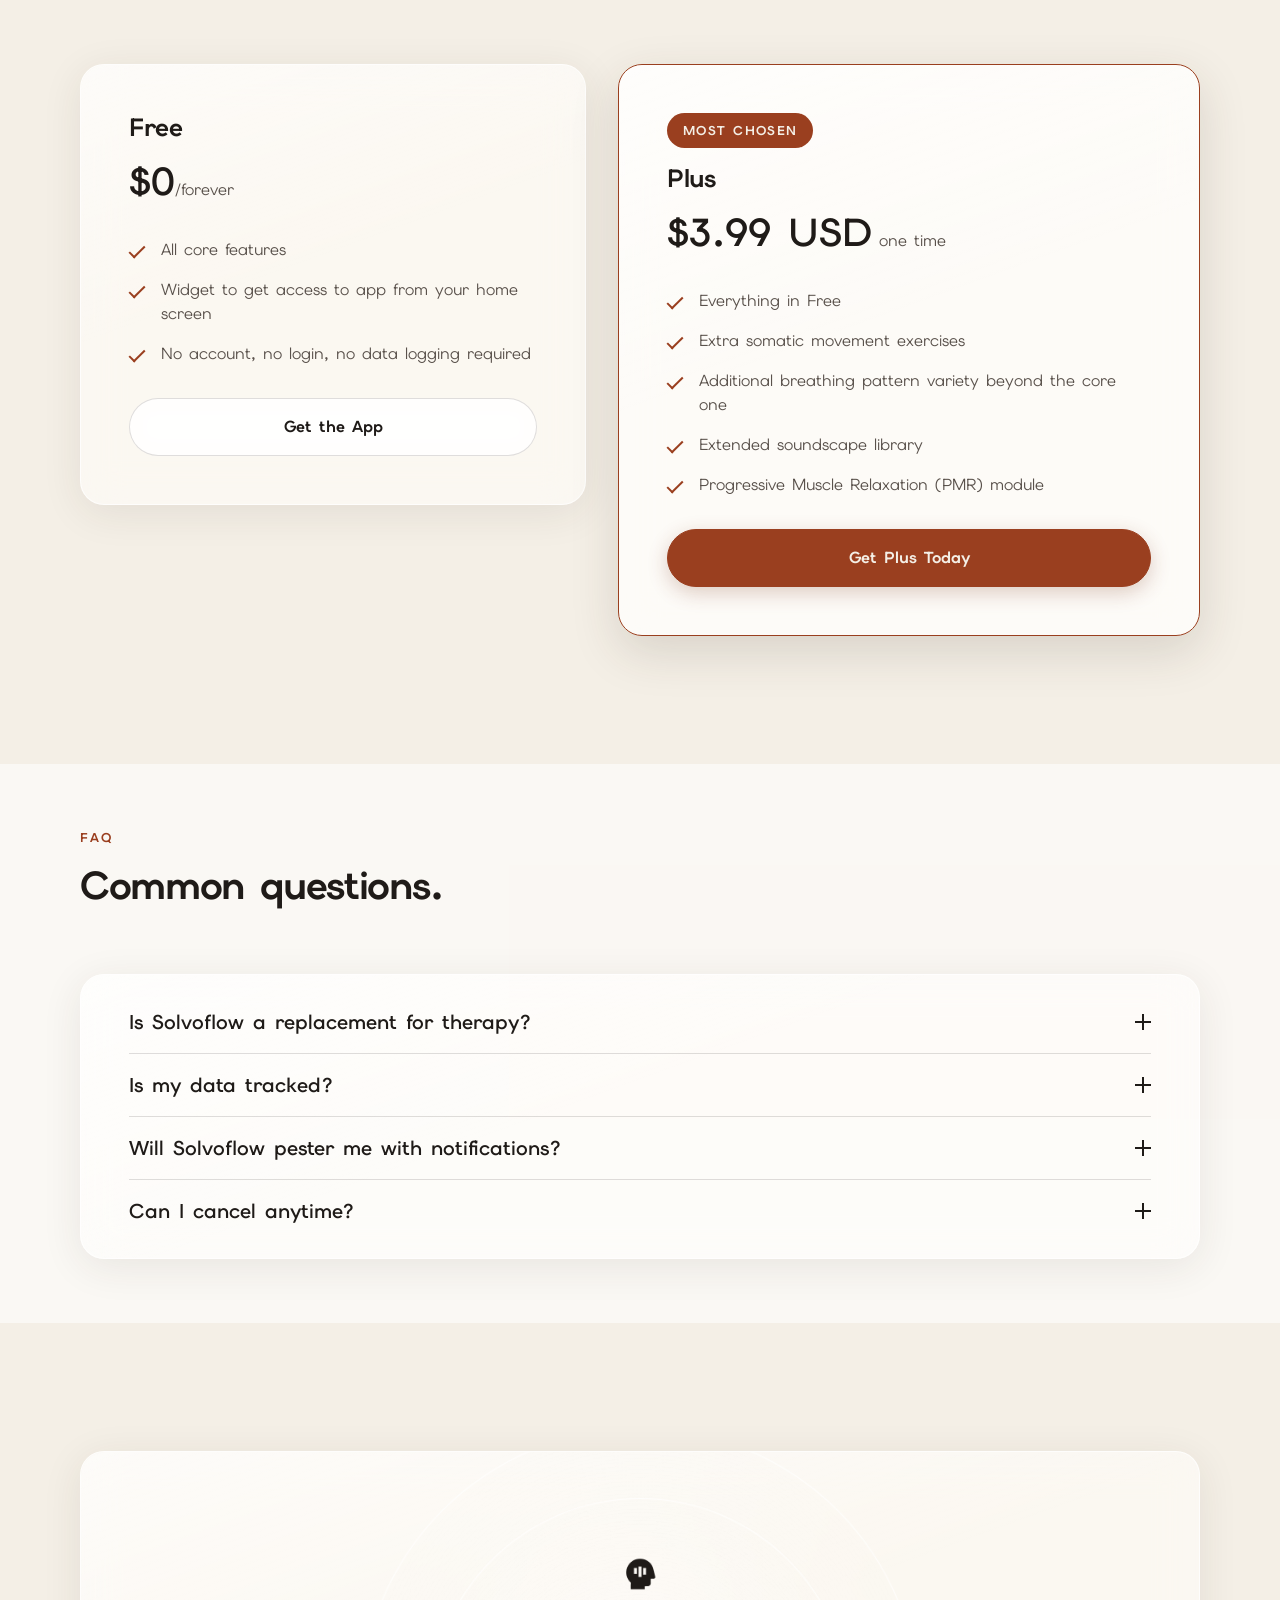
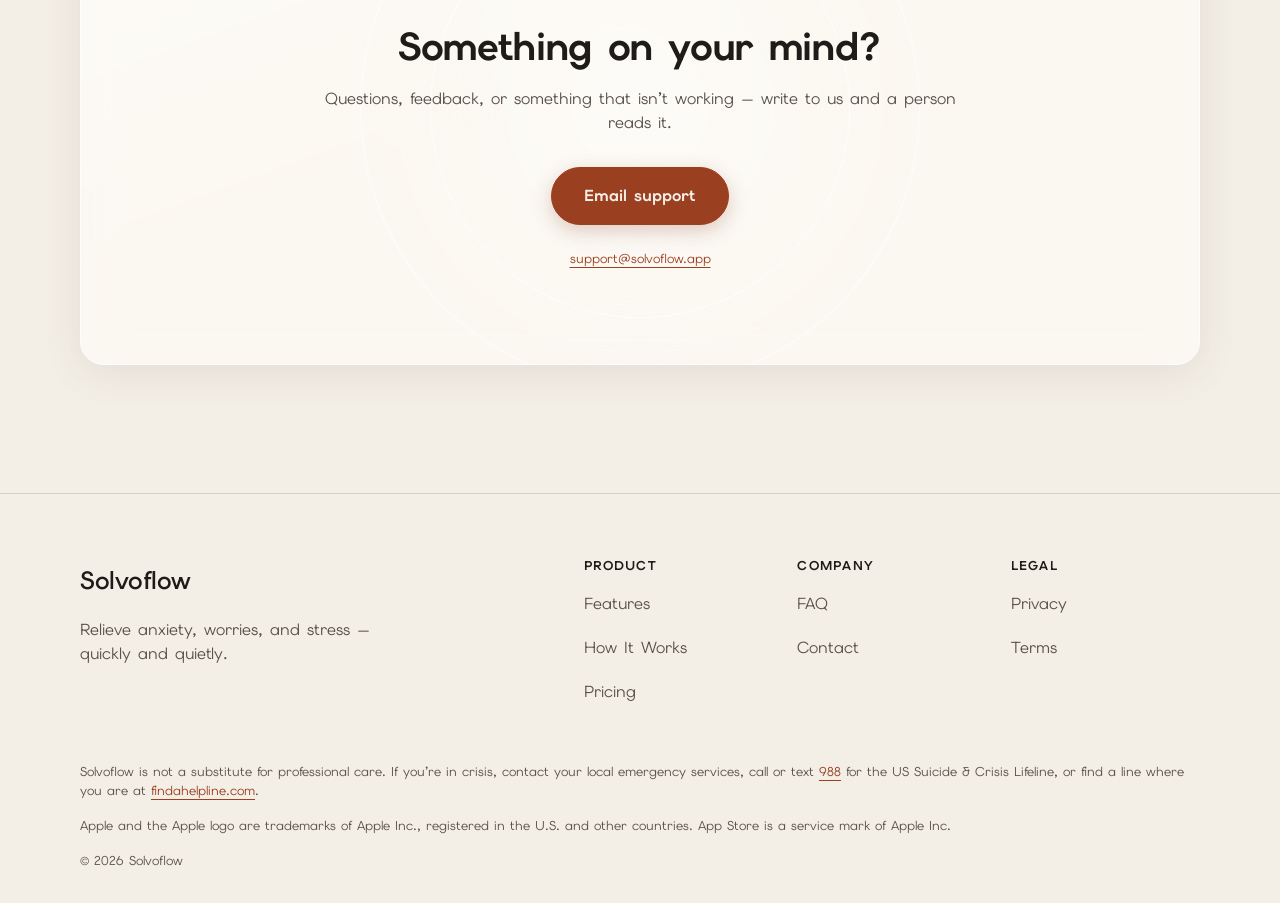
==== commit 862a4eb1: "Adding USD to pricing" ====
--- a/index.html
+++ b/index.html
@@ -291,7 +291,7 @@
         <article class="plan-card plan-card-featured glass" aria-labelledby="plan-plus">
           <p class="plan-tag">Most chosen</p>
           <h3 id="plan-plus">Plus</h3>
-          <p class="plan-price">$2.99<span> one time</span></p>
+          <p class="plan-price">$3.99 USD<span> one time</span></p>
           <ul class="plan-features">
             <li>Everything in Free</li>
             <li>Extra somatic movement exercises</li>
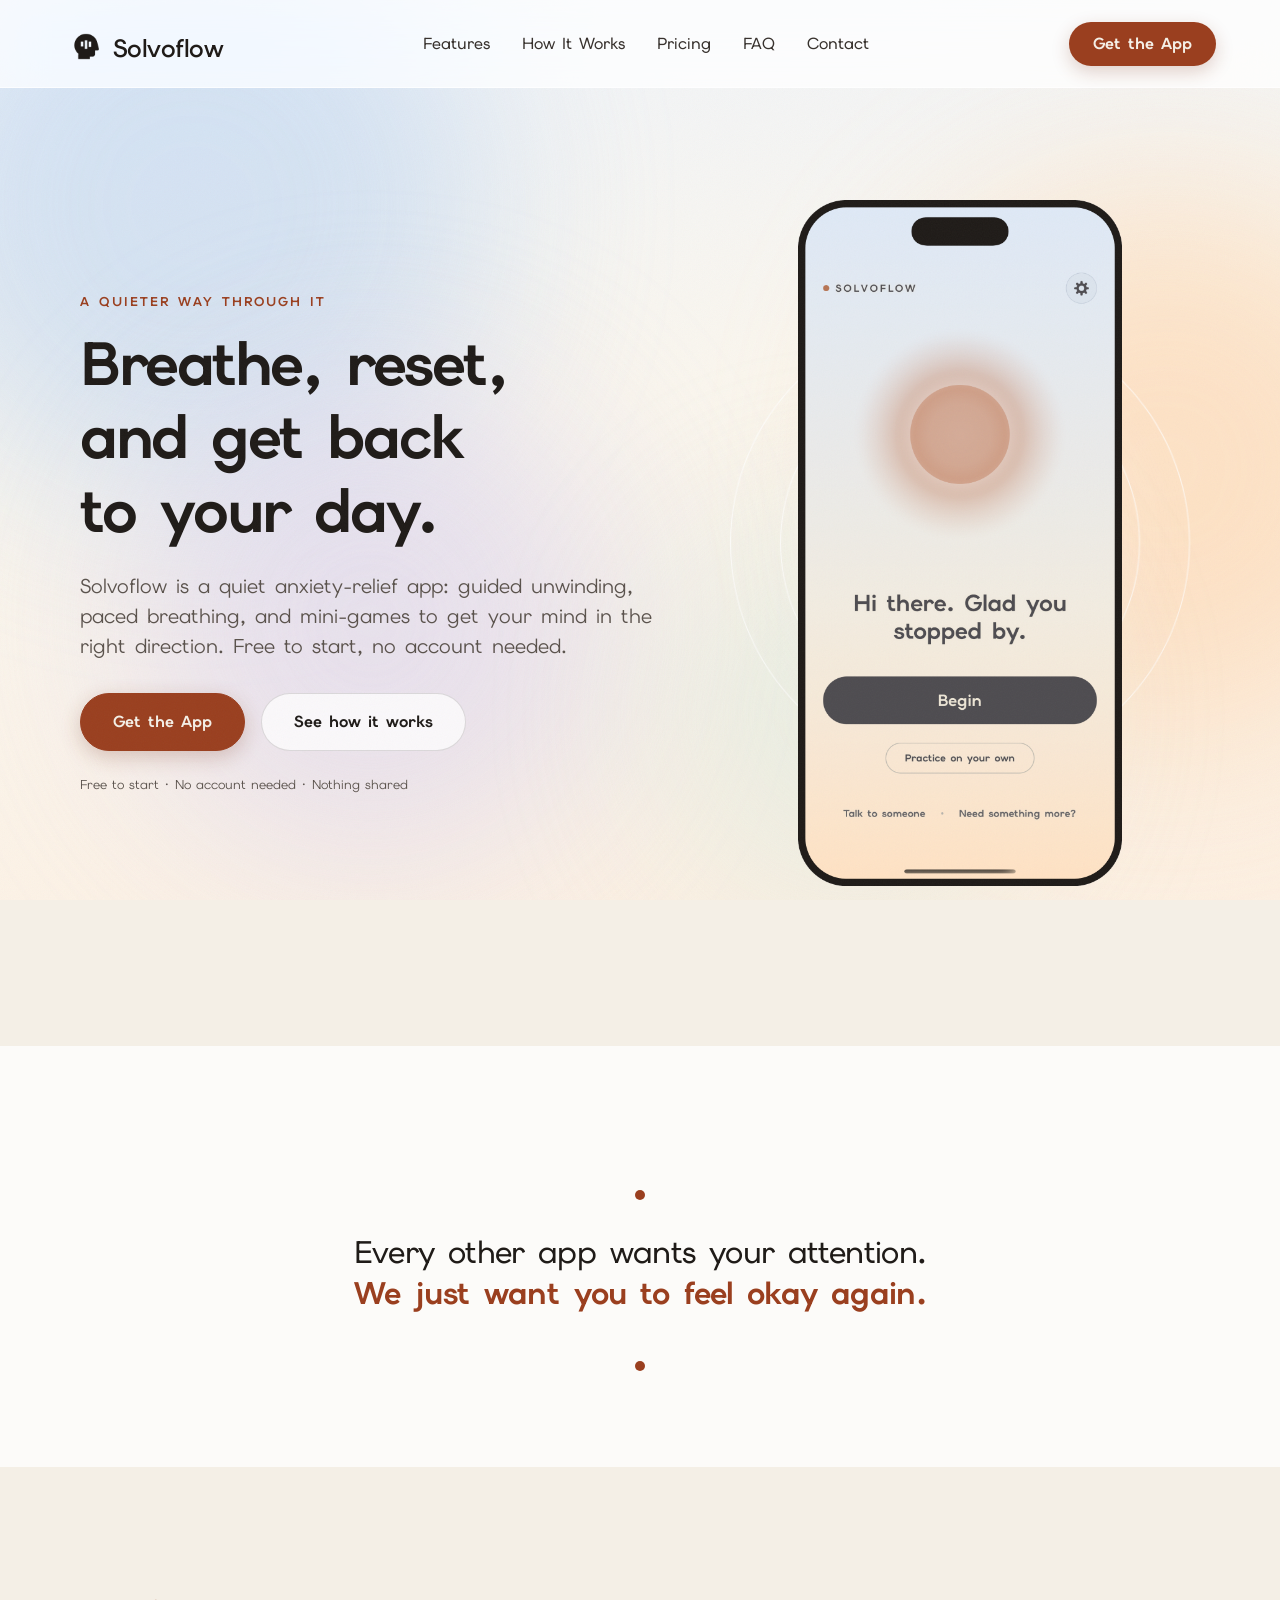
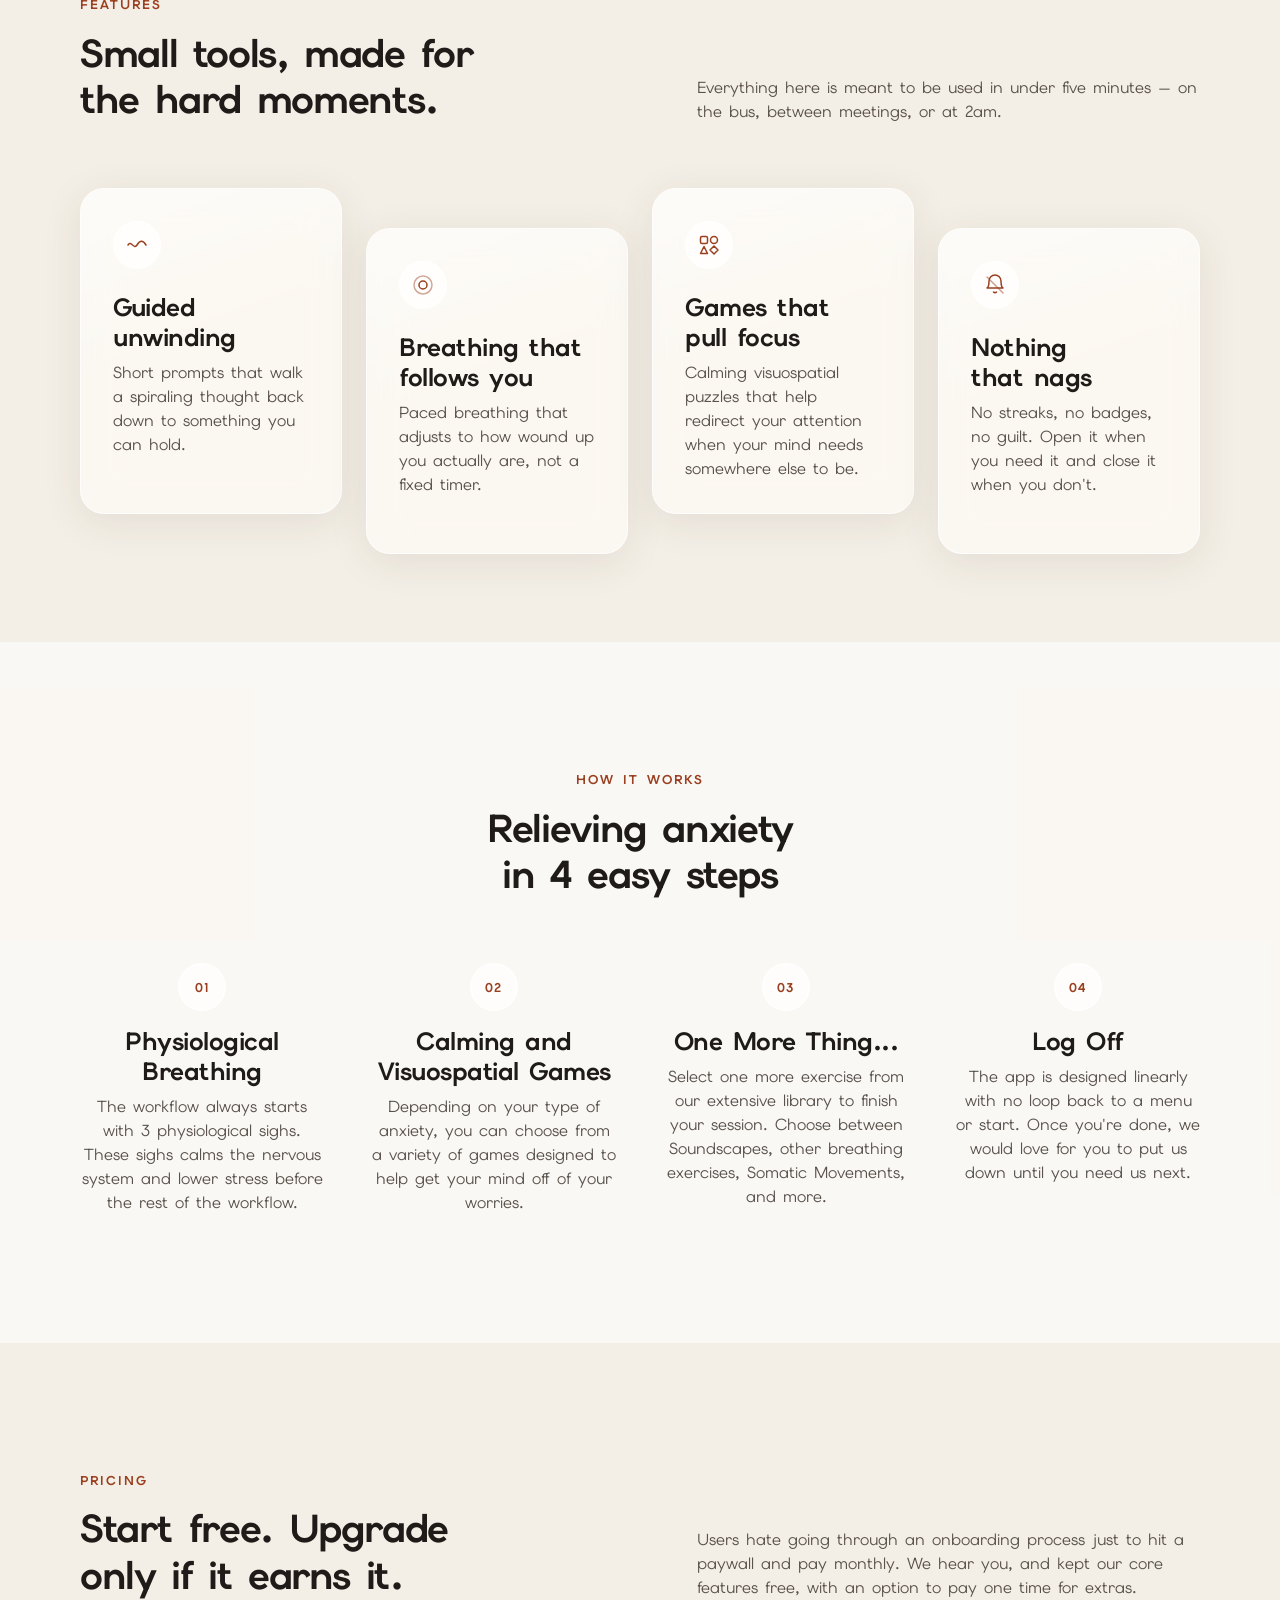
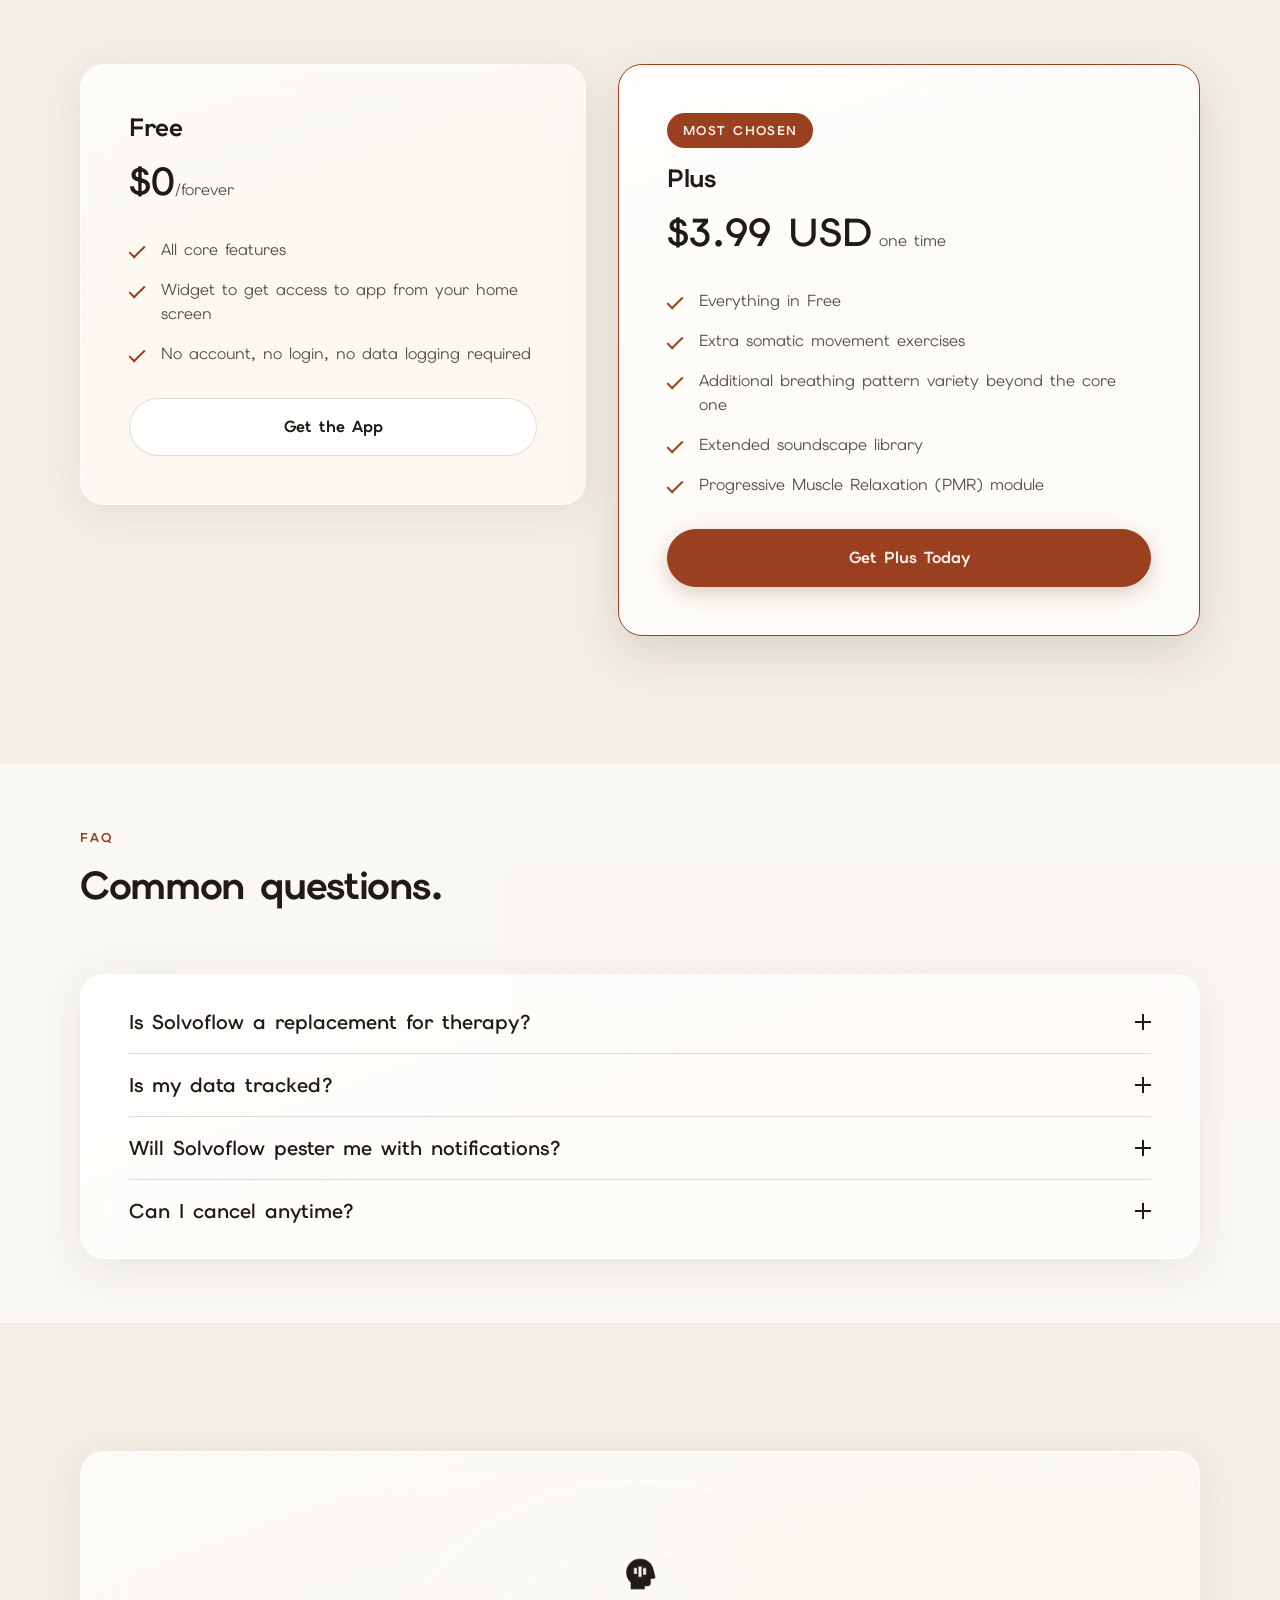
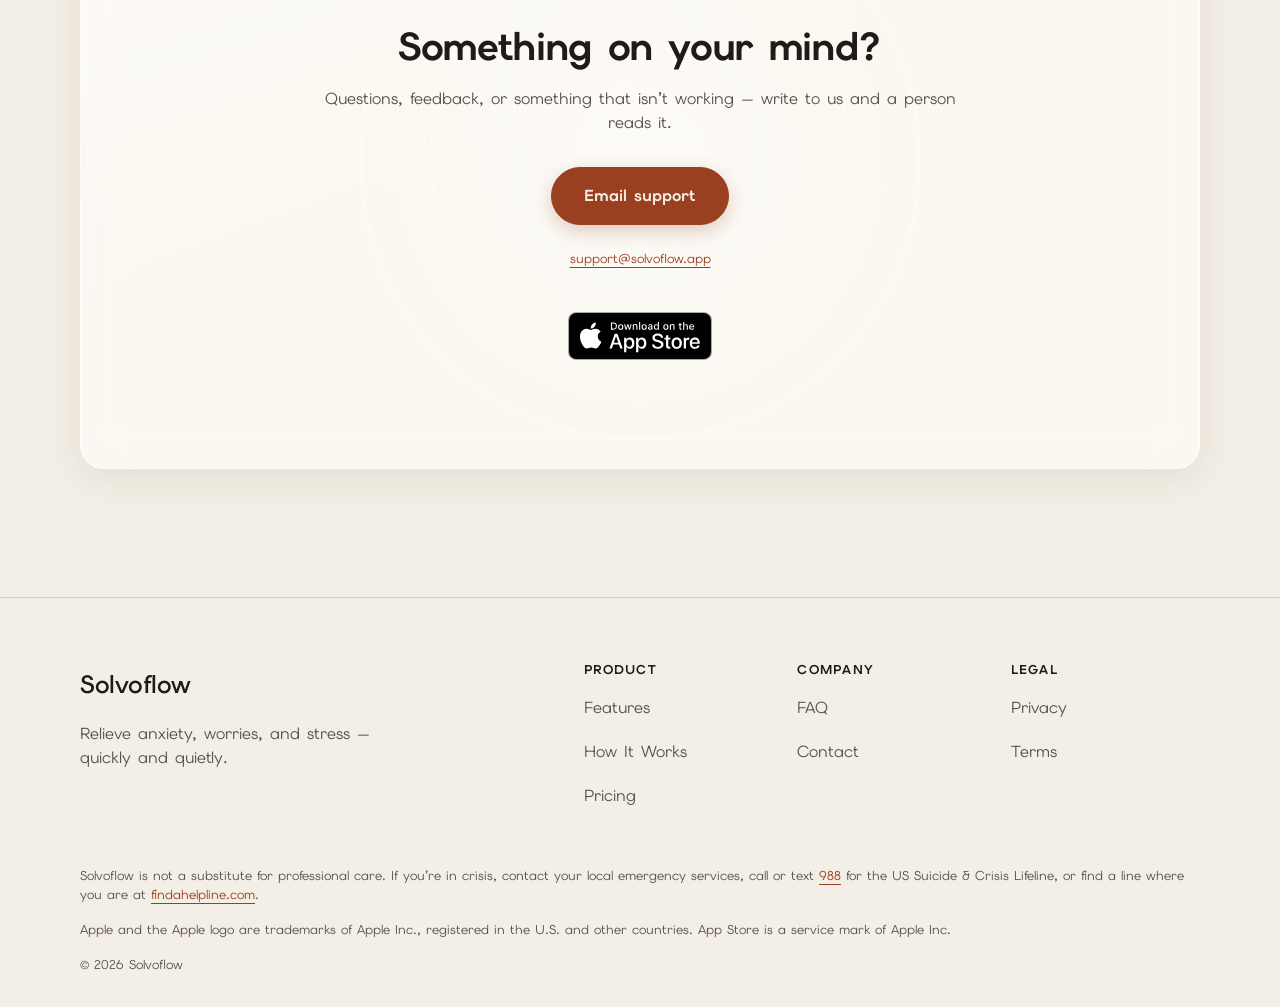
==== commit 949f7738: "Added download link to website" ====
--- a/index.html
+++ b/index.html
@@ -6,6 +6,8 @@
   <title>Solvoflow — The linear anxiety and stress relief app</title>
   <meta name="description" content="Solvoflow is a quiet anxiety-relief app: guided unwinding, paced breathing, and calming games. Free to start, no account needed.">
   <meta name="theme-color" content="#F4EFE6">
+  <!-- Safari on iOS shows its own "Open / Get" banner for the app; ignored everywhere else -->
+  <meta name="apple-itunes-app" content="app-id=6804496432">
 
   <meta property="og:type" content="website">
   <meta property="og:title" content="Solvoflow — Calm anxiety in five minutes">
@@ -73,7 +75,7 @@
           <li><a href="#contact">Contact</a></li>
         </ul>
         <div class="navbar-actions">
-          <a class="navbar-cta" href="#contact">Get the App</a>
+          <a class="navbar-cta" href="https://apps.apple.com/app/solvoflow/id6804496432">Get the App</a>
         </div>
       </div>
     </nav>
@@ -90,7 +92,7 @@
             Solvoflow is a quiet anxiety-relief app: guided unwinding, paced breathing, and mini-games to get your mind in the right direction. Free to start, no account needed.
           </p>
           <div class="cta-row">
-            <a class="btn btn-primary" href="#contact">Get the App</a>
+            <a class="btn btn-primary" href="https://apps.apple.com/app/solvoflow/id6804496432">Get the App</a>
             <a class="btn btn-quiet" href="#how-it-works">See how it works</a>
           </div>
           <p class="reassurance">Free to start &middot; No account needed &middot; Nothing shared</p>
@@ -285,7 +287,7 @@
             <li>Widget to get access to app from your home screen</li>
             <li>No account, no login, no data logging required</li>
           </ul>
-          <a class="btn btn-quiet" href="#contact">Get the App</a>
+          <a class="btn btn-quiet" href="https://apps.apple.com/app/solvoflow/id6804496432">Get the App</a>
         </article>
 
         <article class="plan-card plan-card-featured glass" aria-labelledby="plan-plus">
@@ -299,7 +301,8 @@
             <li>Extended soundscape library</li>
             <li>Progressive Muscle Relaxation (PMR) module</li>
           </ul>
-          <a class="btn btn-primary" href="#contact">Get Plus Today</a>
+          <!-- Plus is an in-app purchase, so this goes to the same listing -->
+          <a class="btn btn-primary" href="https://apps.apple.com/app/solvoflow/id6804496432">Get Plus Today</a>
         </article>
       </div>
     </section>
@@ -359,17 +362,14 @@
             <a href="mailto:support@solvoflow.app">support@solvoflow.app</a>
           </p>
 
-          <!-- Restore at launch, once there is something to download: swap the href
-               for the real App Store product URL and delete these comment markers.
-               The badge is Apple's own artwork, used unmodified as their marketing
-               guidelines require — do not recolor, retype or rebuild it.
+          <!-- The badge is Apple's own artwork, used unmodified as their marketing
+               guidelines require — do not recolor, retype or rebuild it. -->
           <div class="cta-row cta-row-center">
-            <a class="app-store-badge" href="APP_STORE_URL_GOES_HERE">
+            <a class="app-store-badge" href="https://apps.apple.com/app/solvoflow/id6804496432">
               <img src="assets/web/app-store-badge.svg"
                    alt="Download on the App Store" width="120" height="40">
             </a>
           </div>
-          -->
         </div>
       </div>
     </section>
@@ -417,8 +417,7 @@
       Crisis Lifeline, or find a line where you are at
       <a href="https://findahelpline.com" rel="noopener">findahelpline.com</a>.
     </p>
-    <!-- Required wherever the App Store badge or any Apple mark appears; it goes
-         up now so it cannot be forgotten when the download button is restored.
+    <!-- Required wherever the App Store badge or any Apple mark appears.
          Wording is Apple's own and should be copied, not paraphrased. -->
     <p class="footer-legal">
       Apple and the Apple logo are trademarks of Apple Inc., registered in the U.S. and other
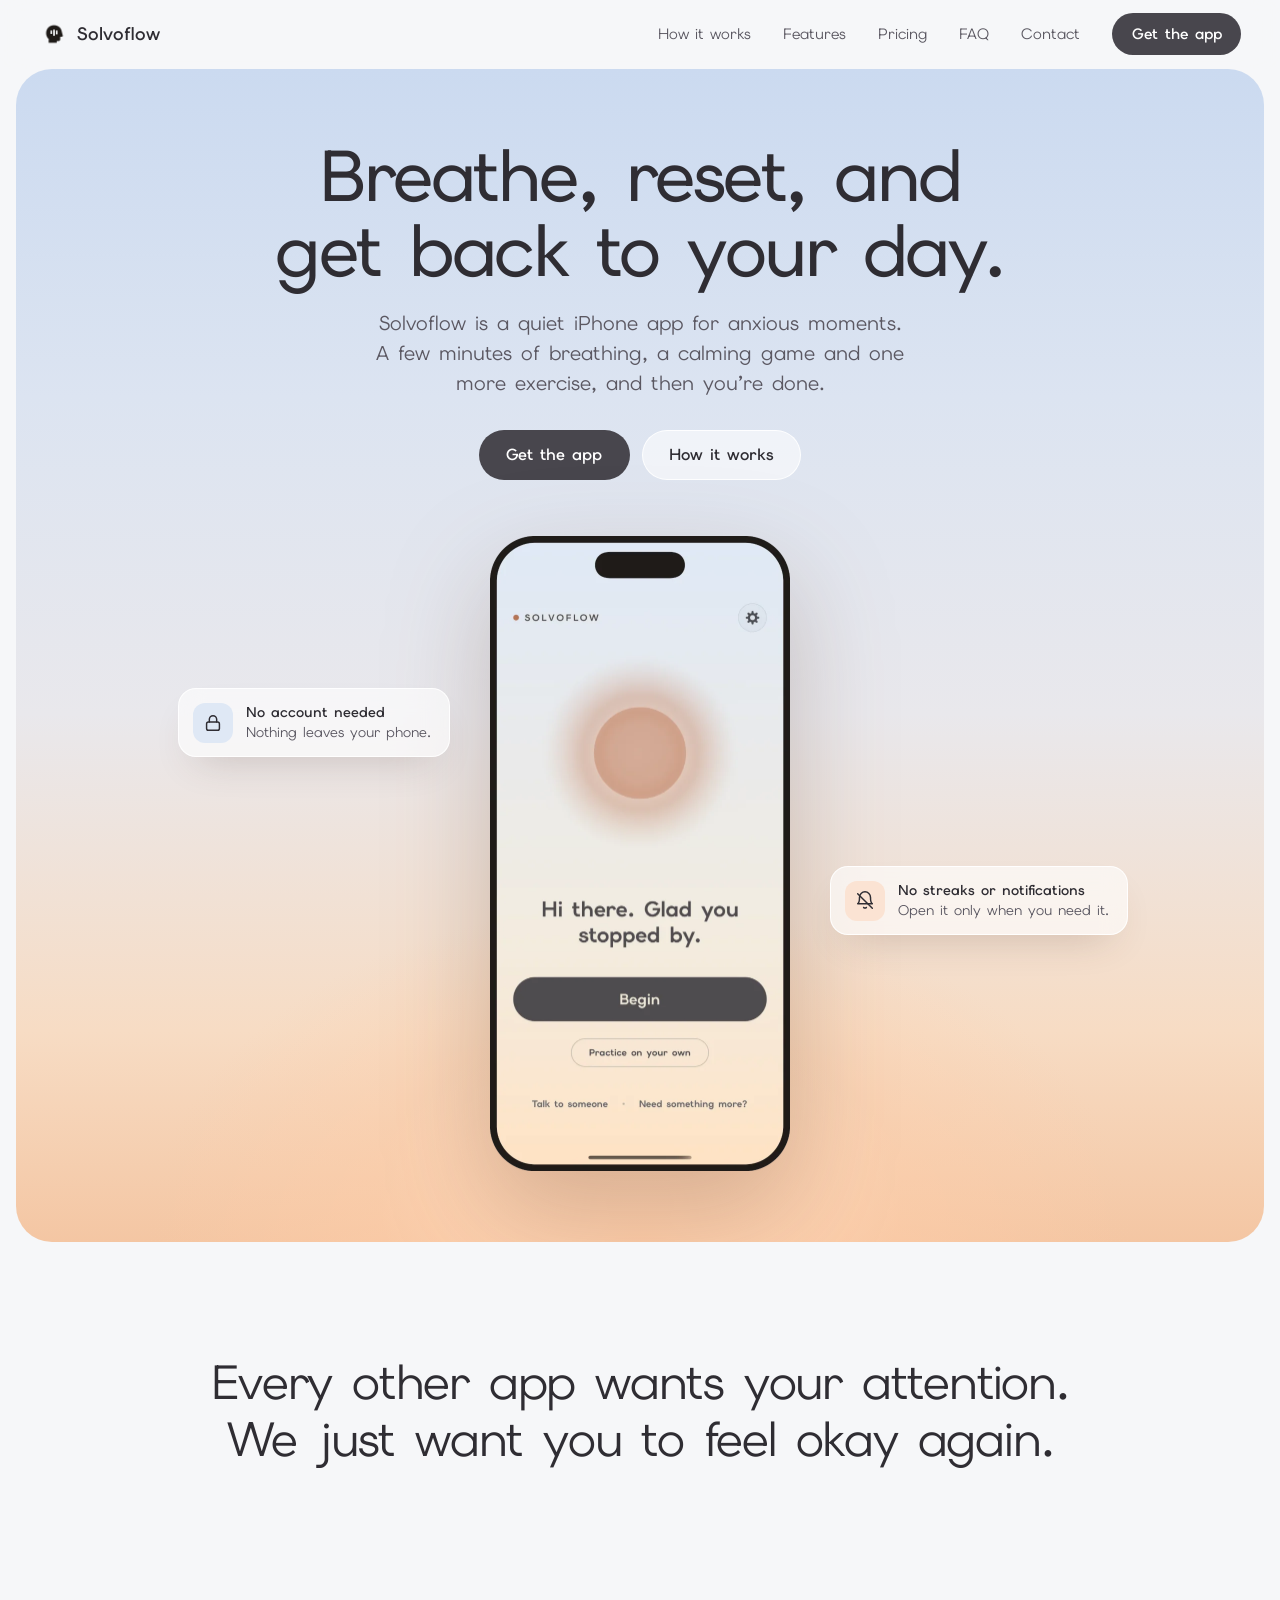
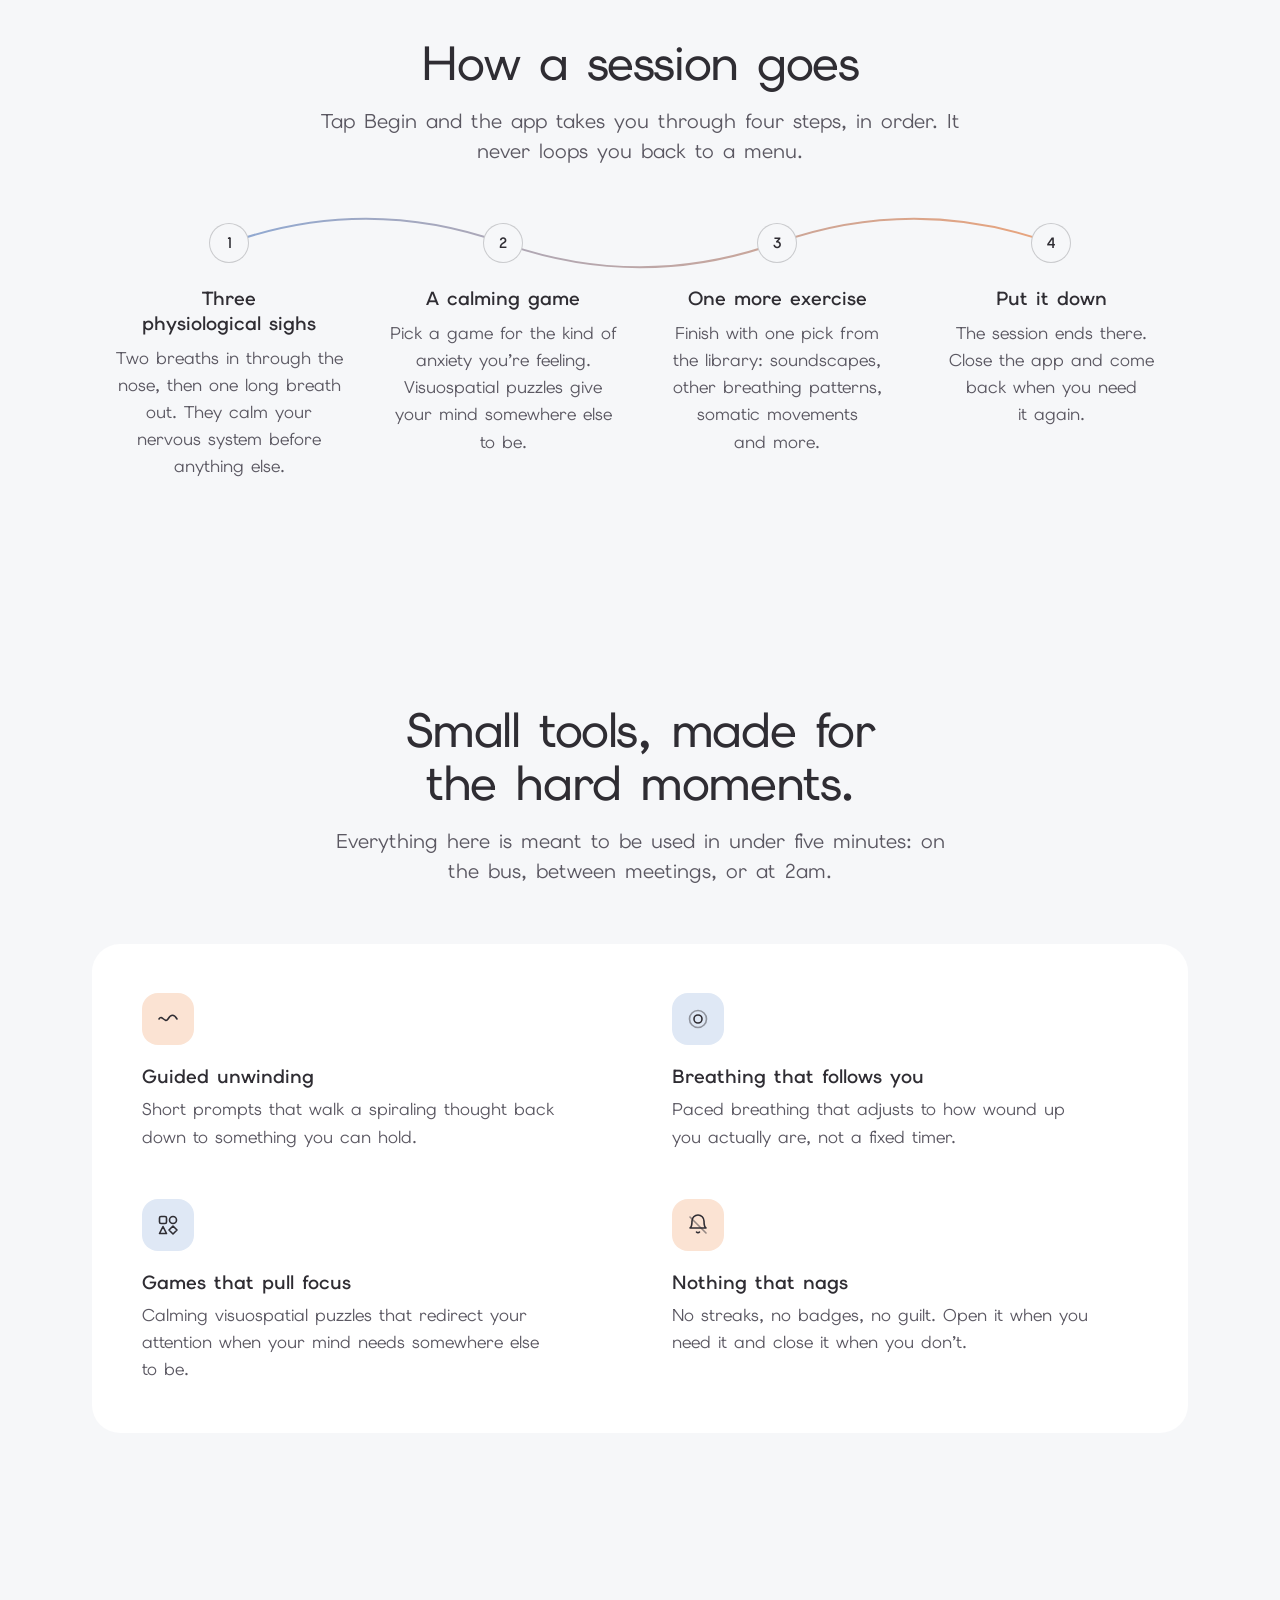
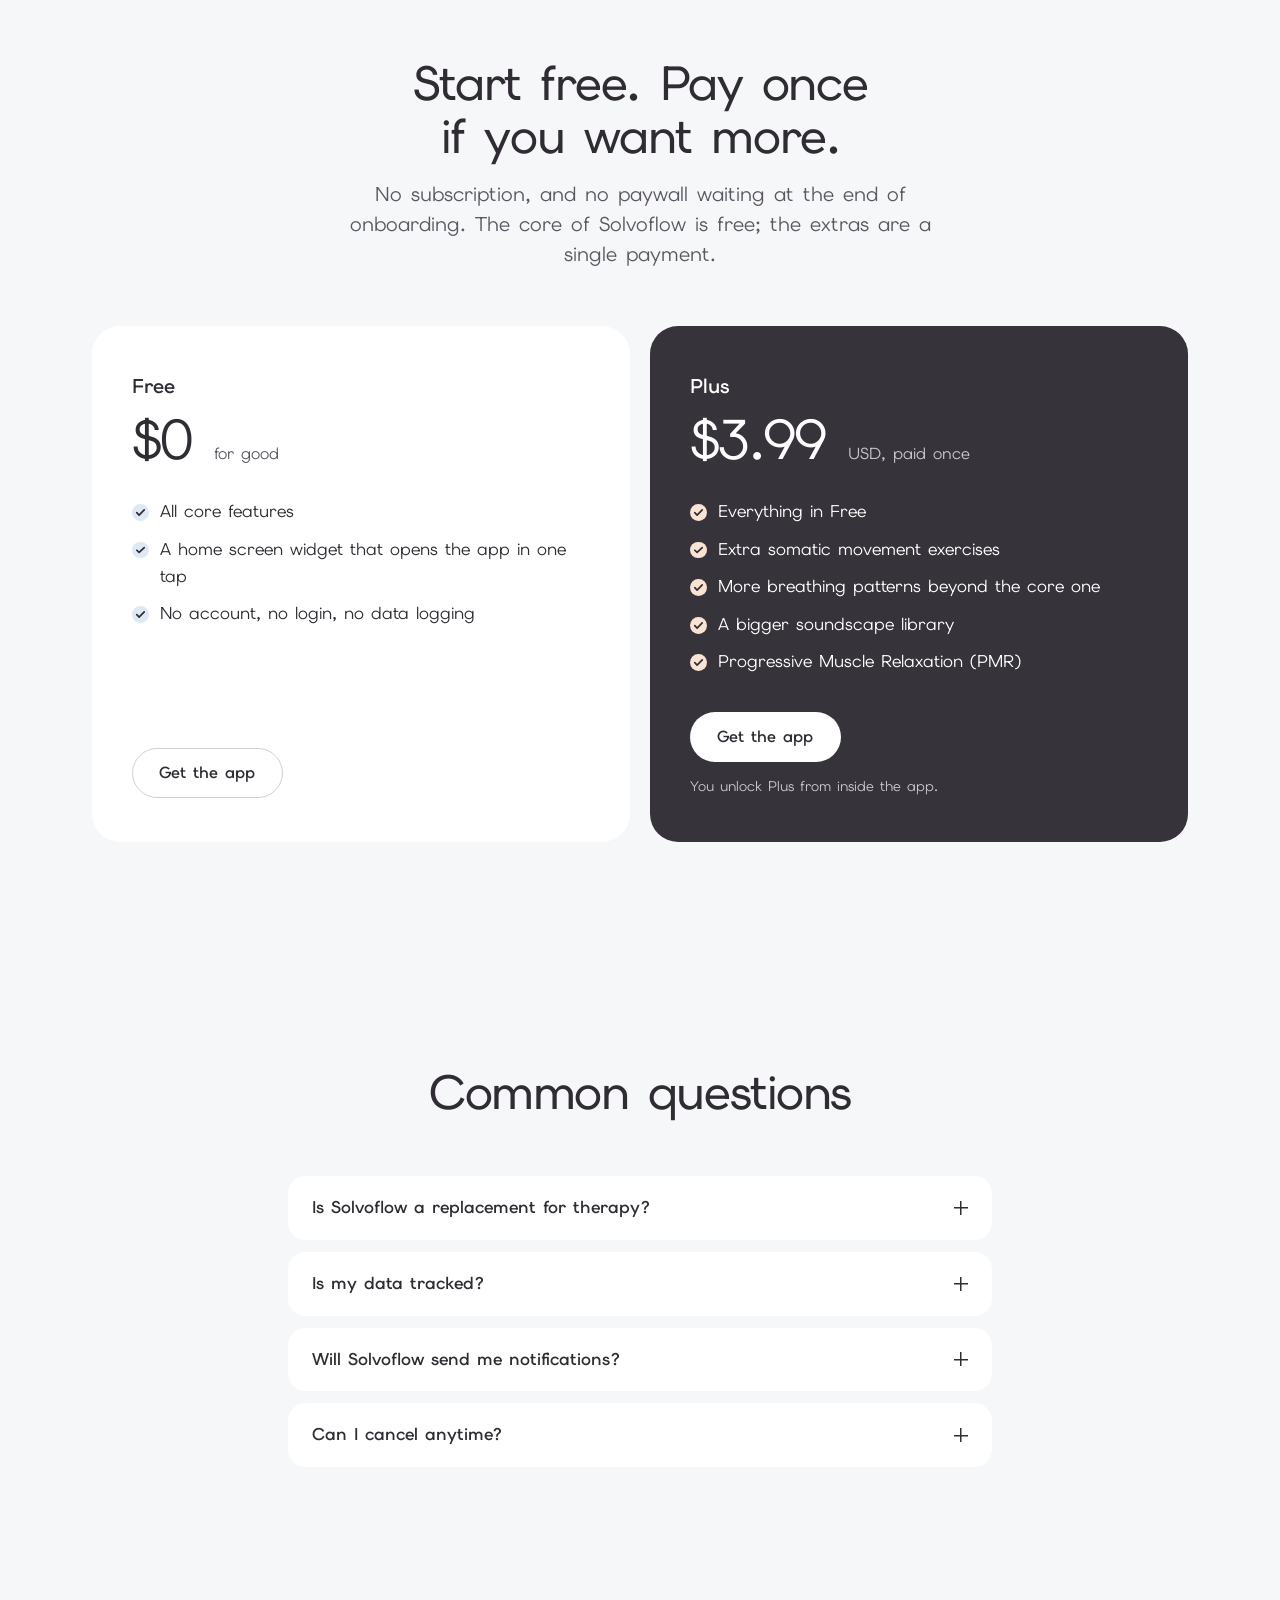
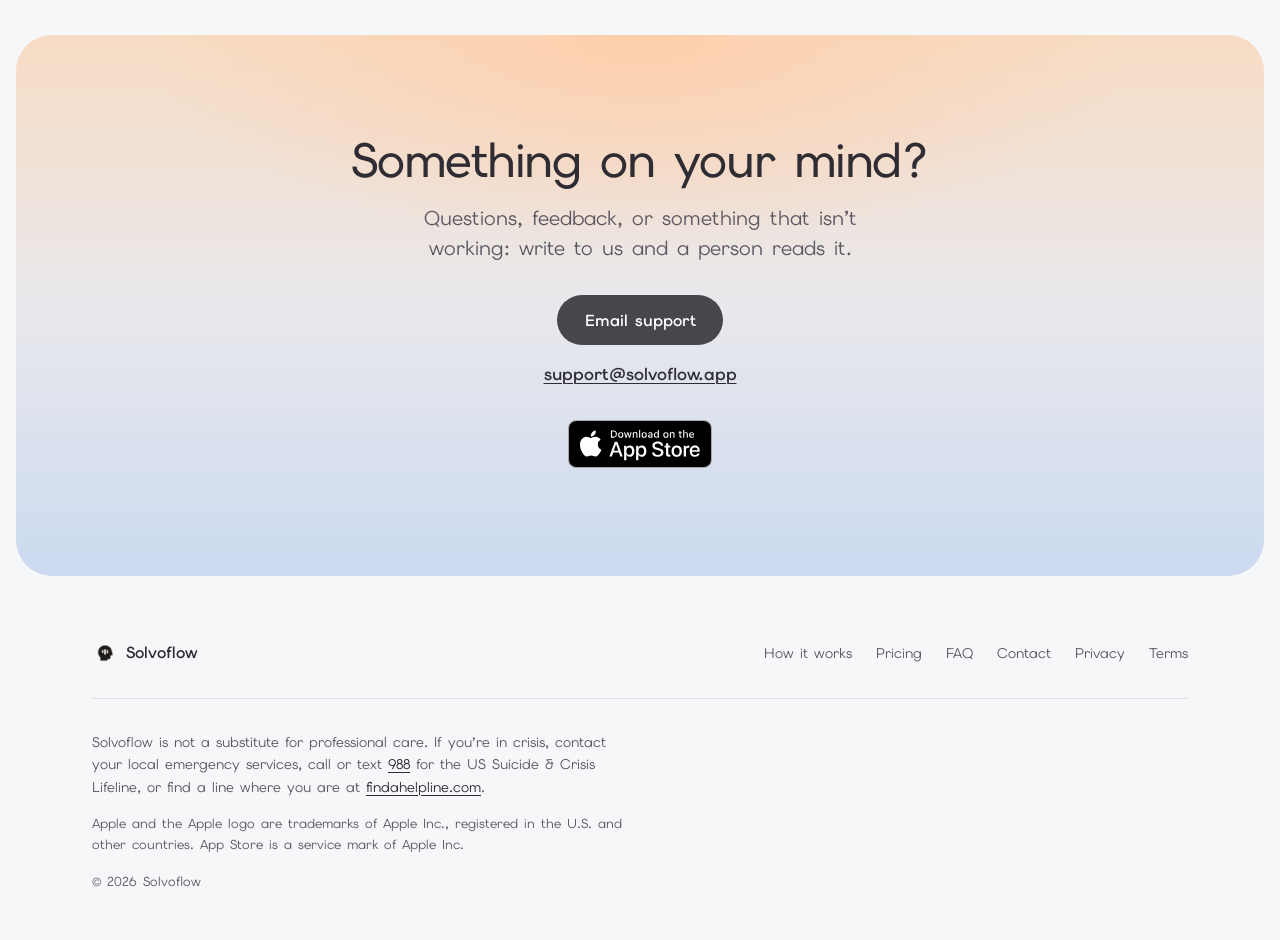
==== commit 9f0aede7: "Making website edits for better industry presentation" ====
--- a/index.html
+++ b/index.html
@@ -4,26 +4,25 @@
   <meta charset="UTF-8">
   <meta name="viewport" content="width=device-width, initial-scale=1.0">
   <title>Solvoflow — The linear anxiety and stress relief app</title>
-  <meta name="description" content="Solvoflow is a quiet anxiety-relief app: guided unwinding, paced breathing, and calming games. Free to start, no account needed.">
-  <meta name="theme-color" content="#F4EFE6">
+  <meta name="description" content="Solvoflow is a quiet anxiety-relief app: physiological sighs, a calming game, and one more short exercise, then you're done. Free to start, no account needed.">
+  <meta name="theme-color" content="#F6F7F9">
   <!-- Safari on iOS shows its own "Open / Get" banner for the app; ignored everywhere else -->
   <meta name="apple-itunes-app" content="app-id=6804496432">
 
   <meta property="og:type" content="website">
   <meta property="og:title" content="Solvoflow — Calm anxiety in five minutes">
-  <meta property="og:description" content="Guided unwinding, paced breathing, and calming games. Free to start, no account needed.">
+  <meta property="og:description" content="Physiological sighs, a calming game, and one more short exercise. Free to start, no account needed.">
   <meta property="og:image" content="assets/app-render.png">
   <meta name="twitter:card" content="summary_large_image">
 
   <link rel="preconnect" href="https://fonts.googleapis.com">
   <link rel="preconnect" href="https://fonts.gstatic.com" crossorigin>
-  <!-- Elms Sans is the app's own UI font — the body copy matches the product -->
+  <!-- Elms Sans is the app's own UI font — the site and the product read as one thing -->
   <link href="https://fonts.googleapis.com/css2?family=Elms+Sans:ital,wght@0,300..700;1,300..700&display=swap" rel="stylesheet">
   <link rel="stylesheet" href="styles/style.css">
 
-  <!-- Tab icon. Safari is the fussy one: it picks a PNG far more reliably than
-       an .ico, so the exact-size PNGs are declared first and the .ico is left
-       as the fallback for older browsers and the bare /favicon.ico probe. -->
+  <!-- Tab icon. Safari picks a PNG far more reliably than an .ico, so the
+       exact-size PNGs come first and the .ico is the fallback. -->
   <link rel="icon" type="image/png" href="assets/web/icon-32.png?v=2" sizes="32x32">
   <link rel="icon" type="image/png" href="assets/web/icon-16.png?v=2" sizes="16x16">
   <link rel="icon" type="image/png" href="assets/web/icon-192.png?v=2" sizes="192x192">
@@ -34,17 +33,28 @@
     /* Runs before paint: sets the JS hook the nav depends on. */
     document.documentElement.classList.add("js");
   </script>
+
+  <!-- Lets search engines show the app's name, platform and price. Keep the
+       price in step with the Pricing section if it changes. -->
+  <script type="application/ld+json">
+    {
+      "@context": "https://schema.org",
+      "@type": "MobileApplication",
+      "name": "Solvoflow",
+      "operatingSystem": "iOS",
+      "applicationCategory": "HealthApplication",
+      "description": "A quiet anxiety-relief app: physiological sighs, a calming game, and one more short exercise. Free to start, no account needed.",
+      "downloadUrl": "https://apps.apple.com/app/solvoflow/id6804496432",
+      "offers": {
+        "@type": "Offer",
+        "price": "0",
+        "priceCurrency": "USD"
+      }
+    }
+  </script>
 </head>
 <body>
   <a class="skip-link" href="#main">Skip to content</a>
-
-  <!-- ambient color field: this is what the frosted glass refracts -->
-  <div class="bg-field" aria-hidden="true">
-    <span class="blob blob-1"></span>
-    <span class="blob blob-2"></span>
-    <span class="blob blob-3"></span>
-    <span class="blob blob-4"></span>
-  </div>
 
   <header class="site-header">
     <nav class="navbar" aria-label="Primary">
@@ -54,360 +64,280 @@
         <span class="brand-word">Solvoflow</span>
       </a>
 
-      <!-- only shows below 1180px, where the menu collapses behind it -->
-      <!-- labelled via aria-label, not a child <span>: the bars are positioned
-           with :nth-child, so any extra child silently breaks the icon -->
+      <!-- only shows below 860px, where the menu collapses behind it.
+           Labelled via aria-label, not a child <span>: the bars are positioned
+           with :nth-child, so any extra child breaks the icon -->
       <button class="nav-toggle" type="button" aria-expanded="false" aria-controls="nav-menu" aria-label="Menu">
         <span class="nav-toggle-bar" aria-hidden="true"></span>
         <span class="nav-toggle-bar" aria-hidden="true"></span>
         <span class="nav-toggle-bar" aria-hidden="true"></span>
       </button>
 
-      <!-- display:contents on desktop, so the links and CTA stay direct flex children -->
       <div class="navbar-menu" id="nav-menu">
         <ul class="navbar-links">
+          <li><a href="#how-it-works">How it works</a></li>
           <li><a href="#features">Features</a></li>
-          <li><a href="#how-it-works">How It Works</a></li>
-          <!-- hidden until we have real feedback to show
-          <li><a href="#testimonials">Testimonials</a></li> -->
           <li><a href="#pricing">Pricing</a></li>
           <li><a href="#faq">FAQ</a></li>
           <li><a href="#contact">Contact</a></li>
         </ul>
-        <div class="navbar-actions">
-          <a class="navbar-cta" href="https://apps.apple.com/app/solvoflow/id6804496432">Get the App</a>
-        </div>
+        <a class="navbar-cta" href="https://apps.apple.com/app/solvoflow/id6804496432">Get the app</a>
       </div>
     </nav>
   </header>
 
   <main id="main">
-    <!-- 1. HERO -->
-    <section class="intro-section" id="home" aria-labelledby="hero-heading">
-      <div class="intro-inner">
-        <div class="column-1">
-          <p class="eyebrow">A quieter way through it</p>
-          <h1 class="intro-text" id="hero-heading">Breathe, reset, and get back to your day.</h1>
+    <!-- 1. HERO — a framed sunrise, with the app rising out of it -->
+    <section class="hero" id="home" aria-labelledby="hero-heading">
+      <div class="hero-frame">
+        <div class="hero-copy">
+          <h1 id="hero-heading">Breathe, reset, and get back to your day.</h1>
           <p class="lede">
-            Solvoflow is a quiet anxiety-relief app: guided unwinding, paced breathing, and mini-games to get your mind in the right direction. Free to start, no account needed.
+            Solvoflow is a quiet iPhone app for anxious moments. A few minutes of breathing,
+            a calming game and one more exercise, and then you&rsquo;re done.
           </p>
           <div class="cta-row">
-            <a class="btn btn-primary" href="https://apps.apple.com/app/solvoflow/id6804496432">Get the App</a>
-            <a class="btn btn-quiet" href="#how-it-works">See how it works</a>
+            <a class="btn btn-primary" href="https://apps.apple.com/app/solvoflow/id6804496432">Get the app</a>
+            <a class="btn btn-glass" href="#how-it-works">How it works</a>
           </div>
-          <p class="reassurance">Free to start &middot; No account needed &middot; Nothing shared</p>
-        </div>
-        <div class="column-2">
-          <!-- slow 8s pulse: 4s in, 4s out — the app's actual breathing pace -->
-          <div class="phone-stage">
-            <span class="breath-ring ring-1" aria-hidden="true"></span>
-            <span class="breath-ring ring-2" aria-hidden="true"></span>
-            <img src="assets/app-render.png" width="1044" height="2211"
-                 alt="The Solvoflow app on a phone: a soft glowing circle above the words “You&rsquo;re here. Let&rsquo;s get you back to steady.”, a Begin button, and a quieter “I&rsquo;m okay, just want to relax” link.">
-          </div>
-        </div>
-      </div>
-
-    </section>
-
-    <!-- 2. BREATH — single calm statement, lots of air -->
-    <section class="breath-section" aria-label="Our approach">
-      <div>
-        <div class="breath-dot" aria-hidden="true"></div>
-        <p class="breath-line">
-          Every other app wants your attention.<br>
-          <strong>We just want you to feel okay again.</strong>
-        </p>
-        <div class="breath-dot" aria-hidden="true"></div>
-      </div>
-    </section>
-
-    <!-- 3. FEATURES -->
-    <section class="features-section" id="features" aria-labelledby="features-heading">
-      <header class="section-head section-head--split">
-        <div>
-          <p class="eyebrow">Features</p>
+        </div>
+
+        <div class="hero-stage">
+          <!-- WebP at the two sizes the phone is shown at (1x/2x and 3x screens);
+               the original PNG stays as the fallback and the share image.
+               fetchpriority: this is the largest thing on the first screen. -->
+          <picture>
+            <source type="image/webp"
+                    srcset="assets/app-render-600.webp 600w, assets/app-render-900.webp 900w"
+                    sizes="(min-width: 960px) 300px, min(270px, 66vw)">
+            <img class="hero-phone" src="assets/app-render.png" width="1044" height="2211"
+                 fetchpriority="high" decoding="async"
+                 alt="The Solvoflow home screen on an iPhone: a soft peach circle above the words “Hi there. Glad you stopped by.”, a Begin button, and a Practice on your own button.">
+          </picture>
+
+          <!-- two short facts beside the phone; on small screens they sit
+               under it instead, so nothing is hidden -->
+          <ul class="hero-notes">
+            <li class="note note-start">
+              <svg viewBox="0 0 24 24" fill="none" stroke="currentColor" stroke-width="1.6" stroke-linecap="round" stroke-linejoin="round" aria-hidden="true">
+                <rect x="5" y="11" width="14" height="9" rx="2"/>
+                <path d="M8 11V8a4 4 0 0 1 8 0v3"/>
+              </svg>
+              <span><strong>No account needed</strong> Nothing leaves your phone.</span>
+            </li>
+            <li class="note note-end">
+              <svg viewBox="0 0 24 24" fill="none" stroke="currentColor" stroke-width="1.6" stroke-linecap="round" stroke-linejoin="round" aria-hidden="true">
+                <path d="M18 8a6 6 0 1 0-12 0c0 6-2 7-2 7h16s-2-1-2-7"/>
+                <path d="M10.5 19a2 2 0 0 0 3 0"/>
+                <path d="M4 4l16 16"/>
+              </svg>
+              <span><strong>No streaks or notifications</strong> Open it only when you need it.</span>
+            </li>
+          </ul>
+        </div>
+      </div>
+    </section>
+
+    <!-- 2. STATEMENT -->
+    <section class="statement-section" aria-label="Our approach">
+      <!-- one sentence per line on wider screens -->
+      <p class="statement">
+        <span>Every other app wants your attention.</span>
+        <span>We just want you to feel okay again.</span>
+      </p>
+    </section>
+
+    <!-- 3. HOW IT WORKS — a real sequence, so it's numbered -->
+    <section class="section" id="how-it-works" aria-labelledby="how-heading">
+      <div class="wrap">
+        <header class="section-head">
+          <h2 id="how-heading">How a session goes</h2>
+          <p>Tap Begin and the app takes you through four steps, in order. It never loops you back to a menu.</p>
+        </header>
+
+        <div class="steps-wrap">
+          <!-- the wave that joins the four numbers on wide screens; on narrow
+               screens each step draws its own curve instead (style.css) -->
+          <svg class="steps-curve" viewBox="0 0 300 64" preserveAspectRatio="none" aria-hidden="true" focusable="false">
+            <defs>
+              <linearGradient id="steps-curve-gradient" x1="0" y1="0" x2="1" y2="0">
+                <stop offset="0" stop-color="#8FA9D3"/>
+                <stop offset="1" stop-color="#E9A47C"/>
+              </linearGradient>
+            </defs>
+            <path d="M0 32 C33 0 67 0 100 32 C133 64 167 64 200 32 C233 0 267 0 300 32"/>
+          </svg>
+
+          <ol class="steps">
+            <li class="step">
+              <span class="step-num" aria-hidden="true">1</span>
+              <h3>Three physiological sighs</h3>
+              <p>Two breaths in through the nose, then one long breath out. They calm your nervous system before anything else.</p>
+            </li>
+            <li class="step">
+              <span class="step-num" aria-hidden="true">2</span>
+              <h3>A calming game</h3>
+              <p>Pick a game for the kind of anxiety you&rsquo;re feeling. Visuospatial puzzles give your mind somewhere else to be.</p>
+            </li>
+            <li class="step">
+              <span class="step-num" aria-hidden="true">3</span>
+              <h3>One more exercise</h3>
+              <p>Finish with one pick from the library: soundscapes, other breathing patterns, somatic movements and more.</p>
+            </li>
+            <li class="step">
+              <span class="step-num" aria-hidden="true">4</span>
+              <h3>Put it down</h3>
+              <p>The session ends there. Close the app and come back when you need it again.</p>
+            </li>
+          </ol>
+        </div>
+      </div>
+    </section>
+
+    <!-- 4. FEATURES -->
+    <section class="section" id="features" aria-labelledby="features-heading">
+      <div class="wrap">
+        <header class="section-head">
           <h2 id="features-heading">Small tools, made for the hard moments.</h2>
-        </div>
-        <p class="subtitle">Everything here is meant to be used in under five minutes &mdash; on the bus, between meetings, or at 2am.</p>
-      </header>
-
-      <div class="feature-grid">
-        <article class="feature-card glass">
-          <div class="feature-icon" aria-hidden="true">
-            <svg viewBox="0 0 24 24" fill="none" stroke="currentColor" stroke-width="1.5" stroke-linecap="round" stroke-linejoin="round">
-              <path d="M3 12c3-5 6 5 9 0s6-5 9 0"/>
-            </svg>
-          </div>
-          <h3>Guided unwinding</h3>
-          <p>Short prompts that walk a spiraling thought back down to something you can hold.</p>
-        </article>
-
-        <article class="feature-card glass">
-          <div class="feature-icon" aria-hidden="true">
-            <svg viewBox="0 0 24 24" fill="none" stroke="currentColor" stroke-width="1.5" stroke-linecap="round" stroke-linejoin="round">
-              <circle cx="12" cy="12" r="4"/>
-              <circle cx="12" cy="12" r="9" opacity="0.45"/>
-            </svg>
-          </div>
-          <h3>Breathing that follows you</h3>
-          <p>Paced breathing that adjusts to how wound up you actually are, not a fixed timer.</p>
-        </article>
-
-        <article class="feature-card glass">
-          <div class="feature-icon" aria-hidden="true">
-            <!-- four unlike shapes — the visuospatial puzzles, not a game controller -->
-            <svg viewBox="0 0 24 24" fill="none" stroke="currentColor" stroke-width="1.5" stroke-linecap="round" stroke-linejoin="round">
-              <rect x="3.5" y="3.5" width="7" height="7" rx="1.5"/>
-              <circle cx="17" cy="7" r="3.5"/>
-              <path d="M7 13.5l3.5 7h-7z"/>
-              <path d="M17 13l4 4-4 4-4-4z"/>
-            </svg>
-          </div>
-          <h3>Games that pull focus</h3>
-          <p>Calming visuospatial puzzles that help redirect your attention when your mind needs somewhere else to be.</p>
-        </article>
-
-        <article class="feature-card glass">
-          <div class="feature-icon" aria-hidden="true">
-            <svg viewBox="0 0 24 24" fill="none" stroke="currentColor" stroke-width="1.5" stroke-linecap="round" stroke-linejoin="round">
-              <path d="M18 8a6 6 0 1 0-12 0c0 6-2 7-2 7h16s-2-1-2-7"/>
-              <path d="M10.5 19a2 2 0 0 0 3 0"/>
-              <path d="M4 4l16 16" opacity="0.5"/>
-            </svg>
-          </div>
-          <h3>Nothing that nags</h3>
-          <p>No streaks, no badges, no guilt. Open it when you need it and close it when you don't.</p>
-        </article>
-      </div>
-    </section>
-
-    <!-- 4. HOW IT WORKS -->
-    <section class="how-section" id="how-it-works" aria-labelledby="how-heading">
-      <header class="section-head">
-        <p class="eyebrow">How it works</p>
-        <h2 id="how-heading">Relieving anxiety in 4 easy steps</h2>
-      </header>
-
-      <ol class="step-list">
-        <li class="step">
-          <span class="step-number" aria-hidden="true">01</span>
-          <h3>Physiological Breathing</h3>
-          <p>The workflow always starts with 3 physiological sighs. These sighs calms the nervous system and lower stress before the rest of the workflow.</p>
-        </li>
-        <li class="step">
-          <span class="step-number" aria-hidden="true">02</span>
-          <h3>Calming and Visuospatial Games</h3>
-          <p>Depending on your type of anxiety, you can choose from a variety of games designed to help get your mind off of your worries.</p>
-        </li>
-        <li class="step">
-          <span class="step-number" aria-hidden="true">03</span>
-          <h3>One More Thing...</h3>
-          <p>Select one more exercise from our extensive library to finish your session. Choose between Soundscapes, other breathing exercises, Somatic Movements, and more.</p>
-        </li>
-        <li class="step">
-          <span class="step-number" aria-hidden="true">04</span>
-          <h3>Log Off</h3>
-          <p>The app is designed linearly with no loop back to a menu or start. Once you're done, we would love for you to put us down until you need us next.</p>
-        </li>
-      </ol>
-    </section>
-
-    <!-- 5. TESTIMONIALS — commented out until we have real user feedback.
-         The quotes and names below are illustrative placeholders; replace them
-         with real, permissioned quotes from named users before switching this
-         back on. The nav and footer links to #testimonials are commented out
-         to match, so re-enable those three together. -->
-    <!--
-    <section class="testimonials-section" id="testimonials" aria-labelledby="testimonials-heading">
-      <header class="section-head section-head--split">
-        <div>
-          <p class="eyebrow">Testimonials</p>
-          <h2 id="testimonials-heading">Quiet feedback from quiet users.</h2>
-        </div>
-        <p class="subtitle">Placeholder quotes for layout. Swap in real, permissioned feedback before this page goes live.</p>
-      </header>
-
-      <div class="quote-grid">
-        <figure class="quote-card glass">
-          <div class="quote-rating" role="img" aria-label="Rated 5 out of 5">
-            <svg viewBox="0 0 24 24" fill="currentColor" aria-hidden="true"><path d="m12 2 3 6.5 7 .9-5 4.9 1.2 7-6.2-3.4L5.8 21 7 14.3 2 9.4l7-.9z"/></svg>
-            <svg viewBox="0 0 24 24" fill="currentColor" aria-hidden="true"><path d="m12 2 3 6.5 7 .9-5 4.9 1.2 7-6.2-3.4L5.8 21 7 14.3 2 9.4l7-.9z"/></svg>
-            <svg viewBox="0 0 24 24" fill="currentColor" aria-hidden="true"><path d="m12 2 3 6.5 7 .9-5 4.9 1.2 7-6.2-3.4L5.8 21 7 14.3 2 9.4l7-.9z"/></svg>
-            <svg viewBox="0 0 24 24" fill="currentColor" aria-hidden="true"><path d="m12 2 3 6.5 7 .9-5 4.9 1.2 7-6.2-3.4L5.8 21 7 14.3 2 9.4l7-.9z"/></svg>
-            <svg viewBox="0 0 24 24" fill="currentColor" aria-hidden="true"><path d="m12 2 3 6.5 7 .9-5 4.9 1.2 7-6.2-3.4L5.8 21 7 14.3 2 9.4l7-.9z"/></svg>
-          </div>
-          <blockquote>Placeholder quote. Two sentences at most, in a normal person's voice.</blockquote>
-          <figcaption><strong>Placeholder name</strong>Solvoflow User</figcaption>
-        </figure>
-
-        <figure class="quote-card glass">
-          <div class="quote-rating" role="img" aria-label="Rated 5 out of 5">
-            <svg viewBox="0 0 24 24" fill="currentColor" aria-hidden="true"><path d="m12 2 3 6.5 7 .9-5 4.9 1.2 7-6.2-3.4L5.8 21 7 14.3 2 9.4l7-.9z"/></svg>
-            <svg viewBox="0 0 24 24" fill="currentColor" aria-hidden="true"><path d="m12 2 3 6.5 7 .9-5 4.9 1.2 7-6.2-3.4L5.8 21 7 14.3 2 9.4l7-.9z"/></svg>
-            <svg viewBox="0 0 24 24" fill="currentColor" aria-hidden="true"><path d="m12 2 3 6.5 7 .9-5 4.9 1.2 7-6.2-3.4L5.8 21 7 14.3 2 9.4l7-.9z"/></svg>
-            <svg viewBox="0 0 24 24" fill="currentColor" aria-hidden="true"><path d="m12 2 3 6.5 7 .9-5 4.9 1.2 7-6.2-3.4L5.8 21 7 14.3 2 9.4l7-.9z"/></svg>
-            <svg viewBox="0 0 24 24" fill="currentColor" aria-hidden="true"><path d="m12 2 3 6.5 7 .9-5 4.9 1.2 7-6.2-3.4L5.8 21 7 14.3 2 9.4l7-.9z"/></svg>
-          </div>
-          <blockquote>Placeholder quote. Two sentences at most, in a normal person's voice.</blockquote>
-          <figcaption><strong>Placeholder name</strong>Solvoflow User</figcaption>
-        </figure>
-
-        <figure class="quote-card glass">
-          <div class="quote-rating" role="img" aria-label="Rated 5 out of 5">
-            <svg viewBox="0 0 24 24" fill="currentColor" aria-hidden="true"><path d="m12 2 3 6.5 7 .9-5 4.9 1.2 7-6.2-3.4L5.8 21 7 14.3 2 9.4l7-.9z"/></svg>
-            <svg viewBox="0 0 24 24" fill="currentColor" aria-hidden="true"><path d="m12 2 3 6.5 7 .9-5 4.9 1.2 7-6.2-3.4L5.8 21 7 14.3 2 9.4l7-.9z"/></svg>
-            <svg viewBox="0 0 24 24" fill="currentColor" aria-hidden="true"><path d="m12 2 3 6.5 7 .9-5 4.9 1.2 7-6.2-3.4L5.8 21 7 14.3 2 9.4l7-.9z"/></svg>
-            <svg viewBox="0 0 24 24" fill="currentColor" aria-hidden="true"><path d="m12 2 3 6.5 7 .9-5 4.9 1.2 7-6.2-3.4L5.8 21 7 14.3 2 9.4l7-.9z"/></svg>
-            <svg viewBox="0 0 24 24" fill="currentColor" aria-hidden="true"><path d="m12 2 3 6.5 7 .9-5 4.9 1.2 7-6.2-3.4L5.8 21 7 14.3 2 9.4l7-.9z"/></svg>
-          </div>
-          <blockquote>Placeholder quote. Two sentences at most, in a normal person's voice.</blockquote>
-          <figcaption><strong>Placeholder name</strong>Solvoflow User</figcaption>
-        </figure>
-      </div>
-    </section>
-    -->
-
-    <!-- 6. PRICING -->
-    <section class="pricing-section" id="pricing" aria-labelledby="pricing-heading">
-      <header class="section-head section-head--split">
-        <div>
-          <p class="eyebrow">Pricing</p>
-          <h2 id="pricing-heading">Start free. Upgrade only if it earns it.</h2>
-        </div>
-        <p class="subtitle">Users hate going through an onboarding process just to hit a paywall and pay monthly. We hear you, and kept our core features free, with an option to pay one time for extras.</p>
-      </header>
-
-      <div class="plan-grid">
-        <article class="plan-card glass" aria-labelledby="plan-free">
-          <h3 id="plan-free">Free</h3>
-          <p class="plan-price">$0<span>/forever</span></p>
-          <ul class="plan-features">
-            <li>All core features</li>
-            <li>Widget to get access to app from your home screen</li>
-            <li>No account, no login, no data logging required</li>
-          </ul>
-          <a class="btn btn-quiet" href="https://apps.apple.com/app/solvoflow/id6804496432">Get the App</a>
-        </article>
-
-        <article class="plan-card plan-card-featured glass" aria-labelledby="plan-plus">
-          <p class="plan-tag">Most chosen</p>
-          <h3 id="plan-plus">Plus</h3>
-          <p class="plan-price">$3.99 USD<span> one time</span></p>
-          <ul class="plan-features">
-            <li>Everything in Free</li>
-            <li>Extra somatic movement exercises</li>
-            <li>Additional breathing pattern variety beyond the core one</li>
-            <li>Extended soundscape library</li>
-            <li>Progressive Muscle Relaxation (PMR) module</li>
-          </ul>
-          <!-- Plus is an in-app purchase, so this goes to the same listing -->
-          <a class="btn btn-primary" href="https://apps.apple.com/app/solvoflow/id6804496432">Get Plus Today</a>
-        </article>
-      </div>
-    </section>
-
-    <!-- 7. FAQ
+          <p>Everything here is meant to be used in under five minutes: on the bus, between meetings, or at 2am.</p>
+        </header>
+
+        <ul class="features">
+          <li class="feature">
+            <span class="feature-icon tint-warm" aria-hidden="true">
+              <svg viewBox="0 0 24 24" fill="none" stroke="currentColor" stroke-width="1.6" stroke-linecap="round" stroke-linejoin="round"><path d="M3 12c3-5 6 5 9 0s6-5 9 0"/></svg>
+            </span>
+            <h3>Guided unwinding</h3>
+            <p>Short prompts that walk a spiraling thought back down to something you can hold.</p>
+          </li>
+          <li class="feature">
+            <span class="feature-icon tint-cool" aria-hidden="true">
+              <svg viewBox="0 0 24 24" fill="none" stroke="currentColor" stroke-width="1.6" stroke-linecap="round" stroke-linejoin="round"><circle cx="12" cy="12" r="4"/><circle cx="12" cy="12" r="8.5" opacity="0.45"/></svg>
+            </span>
+            <h3>Breathing that follows you</h3>
+            <p>Paced breathing that adjusts to how wound up you actually are, not a fixed timer.</p>
+          </li>
+          <li class="feature">
+            <span class="feature-icon tint-cool" aria-hidden="true">
+              <!-- four unlike shapes — the visuospatial puzzles, not a game controller -->
+              <svg viewBox="0 0 24 24" fill="none" stroke="currentColor" stroke-width="1.6" stroke-linecap="round" stroke-linejoin="round"><rect x="3.5" y="3.5" width="7" height="7" rx="1.5"/><circle cx="17" cy="7" r="3.5"/><path d="M7 13.5l3.5 7h-7z"/><path d="M17 13l4 4-4 4-4-4z"/></svg>
+            </span>
+            <h3>Games that pull focus</h3>
+            <p>Calming visuospatial puzzles that redirect your attention when your mind needs somewhere else to be.</p>
+          </li>
+          <li class="feature">
+            <span class="feature-icon tint-warm" aria-hidden="true">
+              <svg viewBox="0 0 24 24" fill="none" stroke="currentColor" stroke-width="1.6" stroke-linecap="round" stroke-linejoin="round"><path d="M18 8a6 6 0 1 0-12 0c0 6-2 7-2 7h16s-2-1-2-7"/><path d="M10.5 19a2 2 0 0 0 3 0"/><path d="M4 4l16 16" opacity="0.5"/></svg>
+            </span>
+            <h3>Nothing that nags</h3>
+            <p>No streaks, no badges, no guilt. Open it when you need it and close it when you don&rsquo;t.</p>
+          </li>
+        </ul>
+      </div>
+    </section>
+
+    <!-- Testimonials were taken out in this redesign until there is real,
+         permissioned feedback. The old placeholder block is in git at 949f773. -->
+
+    <!-- 5. PRICING -->
+    <section class="section" id="pricing" aria-labelledby="pricing-heading">
+      <div class="wrap">
+        <header class="section-head">
+          <h2 id="pricing-heading">Start free. Pay once if you want more.</h2>
+          <p>No subscription, and no paywall waiting at the end of onboarding. The core of Solvoflow is free; the extras are a single payment.</p>
+        </header>
+
+        <div class="plans">
+          <article class="plan plan-free" aria-labelledby="plan-free">
+            <h3 id="plan-free">Free</h3>
+            <p class="plan-price">$0 <span>for good</span></p>
+            <ul class="plan-features">
+              <li>All core features</li>
+              <li>A home screen widget that opens the app in one tap</li>
+              <li>No account, no login, no data logging</li>
+            </ul>
+            <a class="btn btn-outline" href="https://apps.apple.com/app/solvoflow/id6804496432">Get the app</a>
+          </article>
+
+          <article class="plan plan-plus" aria-labelledby="plan-plus">
+            <h3 id="plan-plus">Plus</h3>
+            <p class="plan-price">$3.99 <span>USD, paid once</span></p>
+            <ul class="plan-features">
+              <li>Everything in Free</li>
+              <li>Extra somatic movement exercises</li>
+              <li>More breathing patterns beyond the core one</li>
+              <li>A bigger soundscape library</li>
+              <li>Progressive Muscle Relaxation (PMR)</li>
+            </ul>
+            <!-- Plus is an in-app purchase, so this goes to the same listing -->
+            <a class="btn btn-light" href="https://apps.apple.com/app/solvoflow/id6804496432">Get the app</a>
+            <p class="plan-note">You unlock Plus from inside the app.</p>
+          </article>
+        </div>
+      </div>
+    </section>
+
+    <!-- 6. FAQ
          TODO: confirm every answer below matches what the app actually does. -->
-    <section class="faq-section" id="faq" aria-labelledby="faq-heading">
-      <header class="section-head section-head--split">
-        <div>
-          <p class="eyebrow">FAQ</p>
-          <h2 id="faq-heading">Common questions.</h2>
-        </div>
-      </header>
-
-      <div class="faq-list glass">
-        <details class="faq-item">
-          <summary>Is Solvoflow a replacement for therapy?</summary>
-          <p>Solvoflow is not a replacement for therapy or medical treatment. It is simply a self-help tool that takes the user through breathing exercises, games, and other practices to promote relaxation and stress relief.</p>
-        </details>
-        <details class="faq-item">
-          <summary>Is my data tracked?</summary>
-          <p>No. Solvoflow does not track or log any user data. There is no account, no login, and no analytics that collect personal information.</p>
-        </details>
-        <details class="faq-item">
-          <summary>Will Solvoflow pester me with notifications?</summary>
-          <p>Solvoflow has no notification system, no streaks to keep track of, and no re-engagement nudges. Solvoflow only opens when you need it.</p>
-        </details>
-        <details class="faq-item">
-          <summary>Can I cancel anytime?</summary>
-          <p>There is nothing to cancel. Free stays free, and Plus is a single payment rather than a subscription.</p>
-        </details>
-      </div>
-    </section>
-
-    <!-- 8. CONTACT -->
-    <section class="contact-section" id="contact" aria-labelledby="contact-heading">
-      <div class="contact-panel glass">
-        <!-- the app s own 8s breathing pace, echoing the hero phone; decorative -->
-        <div class="contact-rings" aria-hidden="true">
-          <span class="contact-ring"></span>
-          <span class="contact-ring"></span>
-        </div>
-
-        <div class="contact-inner">
-          <img class="contact-mark" src="assets/icon-no-bg-light-mode.png" alt=""
-               width="512" height="512">
-          <h2 id="contact-heading">Something on your mind?</h2>
-          <p class="subtitle">Questions, feedback, or something that isn&rsquo;t working &mdash; write to us and a person reads it.</p>
-
-          <div class="cta-row cta-row-center">
-            <a class="btn btn-primary" href="mailto:support@solvoflow.app">Email support</a>
-          </div>
-
-          <!-- the address in full as well: a mailto: goes nowhere for anyone
-               without a mail client wired up, and this they can copy -->
-          <p class="contact-address">
-            <a href="mailto:support@solvoflow.app">support@solvoflow.app</a>
-          </p>
-
-          <!-- The badge is Apple's own artwork, used unmodified as their marketing
-               guidelines require — do not recolor, retype or rebuild it. -->
-          <div class="cta-row cta-row-center">
-            <a class="app-store-badge" href="https://apps.apple.com/app/solvoflow/id6804496432">
-              <img src="assets/web/app-store-badge.svg"
-                   alt="Download on the App Store" width="120" height="40">
-            </a>
-          </div>
-        </div>
+    <section class="section" id="faq" aria-labelledby="faq-heading">
+      <div class="wrap wrap-narrow">
+        <header class="section-head">
+          <h2 id="faq-heading">Common questions</h2>
+        </header>
+        <div class="faq-list">
+          <details class="faq-item">
+            <summary>Is Solvoflow a replacement for therapy?</summary>
+            <p>No. Solvoflow is not a replacement for therapy or medical treatment. It&rsquo;s a self-help tool that takes you through breathing exercises, games and other practices to help you relax and ease stress.</p>
+          </details>
+          <details class="faq-item">
+            <summary>Is my data tracked?</summary>
+            <p>No. Solvoflow doesn&rsquo;t track or log any user data. There&rsquo;s no account, no login, and no analytics that collect personal information.</p>
+          </details>
+          <details class="faq-item">
+            <summary>Will Solvoflow send me notifications?</summary>
+            <p>No. There are no notifications, no streaks to keep up and no nudges to come back. Solvoflow only opens when you open it.</p>
+          </details>
+          <details class="faq-item">
+            <summary>Can I cancel anytime?</summary>
+            <p>There&rsquo;s nothing to cancel. Free stays free, and Plus is a single payment rather than a subscription.</p>
+          </details>
+        </div>
+      </div>
+    </section>
+
+    <!-- 7. CONTACT — the closing sunrise panel, echoing the hero -->
+    <section class="closing" id="contact" aria-labelledby="contact-heading">
+      <div class="closing-frame">
+        <h2 id="contact-heading">Something on your mind?</h2>
+        <p class="closing-text">Questions, feedback, or something that isn&rsquo;t working: write to us and a person reads it.</p>
+        <div class="cta-row cta-row-center">
+          <a class="btn btn-primary" href="mailto:support@solvoflow.app">Email support</a>
+        </div>
+        <!-- the address in full as well: a mailto: goes nowhere for anyone
+             without a mail client set up, and this they can copy -->
+        <p class="closing-address"><a href="mailto:support@solvoflow.app">support@solvoflow.app</a></p>
+        <!-- Apple's own artwork, used unmodified as their marketing guidelines
+             require: do not recolor, retype or rebuild it. -->
+        <a class="app-store-badge" href="https://apps.apple.com/app/solvoflow/id6804496432">
+          <img src="assets/web/app-store-badge.svg" alt="Download on the App Store" width="120" height="40">
+        </a>
       </div>
     </section>
   </main>
 
-  <!-- 9. FOOTER -->
+  <!-- 8. FOOTER -->
   <footer class="site-footer">
-    <div class="footer-inner">
-      <div class="footer-brand">
-        <a class="navbar-brand" href="#home">Solvoflow</a>
-        <p>Relieve anxiety, worries, and stress &mdash; quickly and quietly.</p>
-      </div>
-
-      <nav class="footer-links" aria-label="Footer">
-        <div class="footer-col">
-          <h4>Product</h4>
-          <ul>
-            <li><a href="#features">Features</a></li>
-            <li><a href="#how-it-works">How It Works</a></li>
-            <li><a href="#pricing">Pricing</a></li>
-          </ul>
-        </div>
-        <div class="footer-col">
-          <h4>Company</h4>
-          <ul>
-            <!-- hidden until we have real feedback to show
-            <li><a href="#testimonials">Testimonials</a></li> -->
-            <li><a href="#faq">FAQ</a></li>
-            <li><a href="mailto:support@solvoflow.app">Contact</a></li>
-          </ul>
-        </div>
-        <div class="footer-col">
-          <h4>Legal</h4>
-          <ul>
-            <li><a href="privacy.html">Privacy</a></li>
-            <li><a href="terms.html">Terms</a></li>
-          </ul>
-        </div>
+    <div class="footer-row">
+      <a class="footer-brand" href="#home"><img src="assets/icon-no-bg-light-mode.png" alt="" width="512" height="512">Solvoflow</a>
+      <nav aria-label="Footer">
+        <ul class="footer-links">
+          <li><a href="#how-it-works">How it works</a></li>
+          <li><a href="#pricing">Pricing</a></li>
+          <li><a href="#faq">FAQ</a></li>
+          <li><a href="mailto:support@solvoflow.app">Contact</a></li>
+          <li><a href="privacy.html">Privacy</a></li>
+          <li><a href="terms.html">Terms</a></li>
+        </ul>
       </nav>
     </div>
 
--- a/styles/style.css
+++ b/styles/style.css
@@ -1,107 +1,67 @@
 /* ============================================================================
    SOLVOFLOW — design system
    ----------------------------------------------------------------------------
-   1. Tokens        4. Focus + a11y     7. Sections
-   2. Reset/base    5. Layout           8. Footer
-   3. Typography    6. Components       9. Breakpoints + motion
+   Calm and modern: a clean, soft off-white page with two framed "sunrise"
+   panels, built from the app's own home-screen gradient. The first holds the
+   hero and the app screenshot rising out of it; the last closes the page.
+   Everything between is quiet: white surfaces, generous space, Elms Sans.
+
+   1. Tokens       4. Hero              7. Breakpoints
+   2. Base         5. Sections          8. Motion, forced colors, print
+   3. Buttons+nav  6. Closing, footer, legal
    ========================================================================= */
 
 /* ---------------------------------------------------------------- 1. TOKENS */
 :root {
-  /* --- color ---------------------------------------------------------
-     Every text/background pair below is measured against WCAG AA.
-     Ratios in comments are vs. --paper unless noted. */
-  --paper:        #F4EFE6;              /* page base                        */
-  --surface:      #FBF8F2;              /* raised cards, opaque fallback    */
-  --ink:          #1F1B18;              /* headings            14.93:1      */
-  --ink-body:     #38322E;              /* body copy           11.02:1      */
-  --ink-muted:    #5A524C;              /* secondary copy       6.68:1      */
-  --accent:       #9A3F1F;              /* accent text + CTA bg  5.91:1     */
-  --accent-hover: #7E3218;              /* CTA hover             7.78:1     */
-  --accent-quiet: #E3A488;              /* decorative only — never text     */
-  --on-accent:    #F4EFE6;              /* label on accent       5.91:1     */
-
-  /* glass material */
-  --glass:        rgba(255, 255, 255, 0.55);
-  --glass-strong: rgba(255, 255, 255, 0.74);
-  /* what --glass-strong resolves to once it is over the page and blurred:
-     the opaque stand-in for the frosted bar, shared so the two cannot drift */
-  --glass-opaque: rgba(255, 255, 255, 0.97);
-  --glass-rim:    rgba(255, 255, 255, 0.70);
-  --glass-shadow:      0 8px 40px rgba(60, 45, 35, 0.09);
-  --glass-shadow-lift: 0 16px 48px rgba(60, 45, 35, 0.15);
-  --blur: 20px;
-
-  --hairline: rgba(31, 27, 24, 0.14);
-  --focus:    #1F1B18;                  /* focus ring — 14.93:1 on paper    */
-  --focus-halo: #FBF8F2;
-
-  /* ambient field */
-  --blob-1: #BCD4F0;
-  --blob-2: #FFD3A8;
-  --blob-3: #D9D2EF;
-  --blob-4: #CFE6DC;
-  --blob-opacity: 0.55;
-  --page-wash: linear-gradient(170deg, #EEF3FA 0%, #FAF6EE 45%, #FDF0E2 100%);
-
-  /* --- type scale — modular 1.25, base 16px ---------------------------
-     100 12.8px · 200 16px · 300 20px · 400 25px
-     500 31.25px · 600 39.06px · 700 48.83px · 800 61.04px             */
-  --fs-100: 0.8rem;
-  --fs-200: 1rem;
-  --fs-300: 1.25rem;
-  --fs-400: 1.5625rem;
-  --fs-500: 1.9531rem;
-  --fs-600: 2.4414rem;
-  --fs-700: 3.0518rem;
-  --fs-800: 3.8147rem;
-
-  --lh-heading: 1.2;
-  --lh-body: 1.5;
-  --lh-tight: 1.3;
-
-  /* One family across the whole page — Elms Sans is the app's own UI font, so
-     the site and the product read as one thing. It sets wider and more loosely
-     tracked than a typical grotesque: the nav breakpoint and the breath
-     statement's measure are both sized around that.
-
-     Display and body stay separate tokens even though they resolve the same,
-     so a display face can be reintroduced in one place if that changes. With
-     no serif to lean on, hierarchy comes from size, weight and tracking —
-     see the display-role rules below. */
-  --font-display: "Elms Sans", "Avenir Next", "Segoe UI", sans-serif;
-  --font-body: "Elms Sans", "Avenir Next", "Segoe UI", sans-serif;
-
-  /* --- 8-point spacing grid ------------------------------------------ */
-  --space-1:  0.5rem;   /*   8px */
-  --space-2:  1rem;     /*  16px */
-  --space-3:  1.5rem;   /*  24px */
-  --space-4:  2rem;     /*  32px */
-  --space-5:  2.5rem;   /*  40px */
-  --space-6:  3rem;     /*  48px */
-  --space-7:  3.5rem;   /*  56px */
-  --space-8:  4rem;     /*  64px */
-  --space-10: 5rem;     /*  80px */
-  --space-12: 6rem;     /*  96px */
-  --space-16: 8rem;     /* 128px */
-
-  --section-y: var(--space-8);          /* stepped up at breakpoints        */
-  --gutter:    var(--space-3);
-  --max-width: 1120px;
-  --measure:   64ch;
-
-  --radius-sm: 8px;
-  --radius:    24px;
-  --radius-lg: 32px;
-  --radius-pill: 999px;
-
-  --tap: 44px;                          /* minimum touch target             */
-  --ease-calm: cubic-bezier(0.22, 0.61, 0.36, 1);
-  --t-fast: 0.2s;
-  --t-slow: 0.4s;
-}
-
-/* ------------------------------------------------------------ 2. RESET/BASE */
+  /* --- surfaces */
+  --page:     #F6F7F9;   /* the page between the sunrise panels             */
+  --surface:  #FFFFFF;   /* features panel, free plan, faq rows             */
+  --plus:     #36343A;   /* the Plus plan — the app's charcoal              */
+
+  /* --- the app's sunrise (sampled from assets/app-render.png), pushed a
+     little deeper so it reads as light, not as a flat tint */
+  --sky-top:  #CBDAF0;
+  --sky-mid:  #E9E8EC;
+  --sky-warm: #F7DCC4;
+  --sky-sun:  #F4C6A3;
+  --sun-glow: 255, 205, 168;   /* rgb, for the radial glows               */
+
+  /* --- ink: the app's charcoal. Worst-case ratios across page + sky. */
+  --ink:        #2F2D33;   /* text                 ≥ 10.2:1               */
+  --ink-muted:  #5B5862;   /* secondary text       ≥  5.2:1               */
+  --on-plus:    #FFFFFF;   /* on --plus           12.3:1                  */
+  --on-plus-muted: #C9C6CF;/* on --plus            7.3:1                  */
+  --button:     #48464D;   /* the app's Begin button; white on it 9.3:1   */
+  --button-hover: #2F2D33;
+  --rule:       rgba(47, 45, 51, 0.1);
+  --rule-strong: rgba(47, 45, 51, 0.22);
+
+  /* --- tints behind icons */
+  --tint-warm: #FBE3D3;
+  --tint-cool: #DFE8F5;
+
+  /* --- type: Elms Sans only. Scale ≈ 1.25 on a 17px body. */
+  --font: "Elms Sans", "Avenir Next", "Segoe UI", sans-serif;
+  --fs-small: 0.875rem;
+  --fs-body:  1.0625rem;
+  --fs-lede:  1.25rem;
+  --fs-h3:    1.1875rem;
+  --fs-h2:    clamp(2rem, 1.4rem + 2.4vw, 3rem);
+  --fs-h1:    clamp(2.625rem, 1.4rem + 4.2vw, 4.5rem);
+  --fs-statement: clamp(1.75rem, 1.1rem + 2.6vw, 3rem);
+
+  /* --- layout */
+  --max-width: 1160px;
+  --gutter: 1.25rem;
+  --frame-inset: 0.75rem;
+  --section-y: clamp(4.5rem, 3rem + 5vw, 8rem);
+  --nav-h: 68px;
+  --radius-frame: 36px;
+  --radius: 28px;
+  --radius-sm: 18px;
+}
+
+/* ------------------------------------------------------------------ 2. BASE */
 *,
 *::before,
 *::after {
@@ -109,688 +69,551 @@
 }
 
 html {
+  scroll-behavior: smooth;
+  scroll-padding-top: calc(var(--nav-h) + 1rem);
+  -webkit-text-size-adjust: 100%;
+  background: var(--page);
+}
+
+body {
+  margin: 0;
+  font-family: var(--font);
+  font-size: var(--fs-body);
+  line-height: 1.6;
+  color: var(--ink);
+  background: var(--page);
+  -webkit-font-smoothing: antialiased;
+}
+
+img,
+svg {
+  display: block;
+  max-width: 100%;
+}
+
+h1,
+h2,
+h3 {
+  margin: 0;
+  font-weight: 500;
+  text-wrap: balance;
+}
+
+p {
+  margin: 0;
+  text-wrap: pretty;
+}
+
+ul,
+ol {
   margin: 0;
   padding: 0;
-  font-family: var(--font-body);
-  scroll-behavior: smooth;
-  /* sticky bar is 72–88px; keep anchored headings clear of it */
-  scroll-padding-top: var(--space-12);
-  -webkit-text-size-adjust: 100%;
-}
-
-body {
-  position: relative;
-  margin: 0;
-  padding: 0;
-  color: var(--ink-body);
-  background: var(--page-wash) fixed;
-  background-color: var(--paper);
-  font-size: var(--fs-200);
-  line-height: var(--lh-body);
-  overflow-x: hidden;
-  -webkit-font-smoothing: antialiased;
-}
-
-/* fine grain, so the glass reads as a material rather than flat opacity */
-body::after {
-  content: "";
-  position: fixed;
-  inset: 0;
-  z-index: 1;
-  pointer-events: none;
-  opacity: 0.035;
-  background-image: url("data:image/svg+xml,%3Csvg xmlns='http://www.w3.org/2000/svg' width='140' height='140'%3E%3Cfilter id='n'%3E%3CfeTurbulence type='fractalNoise' baseFrequency='0.85' numOctaves='4' stitchTiles='stitch'/%3E%3C/filter%3E%3Crect width='100%25' height='100%25' filter='url(%23n)'/%3E%3C/svg%3E");
-}
-
-img,
-svg {
-  max-width: 100%;
-}
-
-/* --- ambient color field --- */
-.bg-field {
-  position: fixed;
-  inset: 0;
-  z-index: -1;
-  overflow: hidden;
-  pointer-events: none;
-}
-
-.blob {
-  position: absolute;
-  display: block;
-  border-radius: 50%;
-  filter: blur(90px);
-  opacity: var(--blob-opacity);
-  will-change: transform;
-}
-
-.blob-1 { top: -10%; left: -8%;  width: 46vw; height: 46vw; background: var(--blob-1); animation: drift-1 34s var(--ease-calm) infinite alternate; }
-.blob-2 { top: 22%;  right: -12%; width: 42vw; height: 42vw; background: var(--blob-2); animation: drift-2 41s var(--ease-calm) infinite alternate; }
-.blob-3 { bottom: 4%; left: 10%;  width: 38vw; height: 38vw; background: var(--blob-3); animation: drift-3 47s var(--ease-calm) infinite alternate; }
-.blob-4 { top: 58%;  right: 18%;  width: 30vw; height: 30vw; background: var(--blob-4); opacity: 0.4; animation: drift-1 38s var(--ease-calm) infinite alternate-reverse; }
-
-@keyframes drift-1 {
-  from { transform: translate3d(0, 0, 0) scale(1); }
-  to   { transform: translate3d(6vw, 8vh, 0) scale(1.12); }
-}
-
-@keyframes drift-2 {
-  from { transform: translate3d(0, 0, 0) scale(1.08); }
-  to   { transform: translate3d(-7vw, 10vh, 0) scale(0.95); }
-}
-
-@keyframes drift-3 {
-  from { transform: translate3d(0, 0, 0) scale(0.96); }
-  to   { transform: translate3d(9vw, -7vh, 0) scale(1.1); }
-}
-
-/* --- the glass material --- */
-.glass {
-  position: relative;
-  background: var(--glass);
-  -webkit-backdrop-filter: blur(var(--blur)) saturate(160%);
-  backdrop-filter: blur(var(--blur)) saturate(160%);
-  border: 1px solid var(--glass-rim);
-  border-radius: var(--radius);
-  box-shadow: var(--glass-shadow);
-  transition: transform var(--t-slow) var(--ease-calm),
-              box-shadow var(--t-slow) var(--ease-calm),
-              background-color var(--t-slow) var(--ease-calm);
-}
-
-.glass::before {
-  content: "";
-  position: absolute;
-  inset: 0;
-  border-radius: inherit;
-  pointer-events: none;
-  background: linear-gradient(160deg, rgba(255, 255, 255, 0.5), rgba(255, 255, 255, 0) 45%);
-}
-
-.glass > * {
-  position: relative;
-}
-
-/* ---------------------------------------------------------- 3. TYPOGRAPHY */
-/* Headings share the body family now, so the whole burden of hierarchy falls
-   on weight and tracking: 700 against body's 400, and negative letter-spacing
-   that grows with size to pull in Elms Sans's naturally wide default fit. */
-h1, h2, h3, h4 {
-  margin: 0;
-  font-family: var(--font-display);
-  font-weight: 700;
-  letter-spacing: -0.03em;
-  line-height: var(--lh-heading);
-  color: var(--ink);
-  text-wrap: balance;
-}
-
-h1 { font-size: var(--fs-600); letter-spacing: -0.04em; }
-h2 { font-size: var(--fs-500); letter-spacing: -0.035em; }
-h3 { font-size: var(--fs-300); letter-spacing: -0.02em; }
-h4 { font-size: var(--fs-200); letter-spacing: -0.01em; }
-
-p {
-  margin: 0;
-  max-width: var(--measure);
-  line-height: var(--lh-body);
+  list-style: none;
 }
 
 a {
-  color: var(--accent);
-}
-
-.eyebrow {
-  margin: 0 0 var(--space-2);
-  font-size: var(--fs-100);
-  font-weight: 700;
-  letter-spacing: 0.16em;
-  text-transform: uppercase;
-  color: var(--accent);
-}
-
-.lede {
-  font-size: var(--fs-300);
-  line-height: var(--lh-body);
-  color: var(--ink-muted);
-}
-
-.subtitle {
-  margin-top: var(--space-2);
-  color: var(--ink-muted);
-}
-
-.fine-print {
-  font-size: var(--fs-100);
-  color: var(--ink-muted);
-}
-
-/* screen-reader-only, but focusable variants stay reachable */
-.visually-hidden {
-  position: absolute;
-  width: 1px;
-  height: 1px;
-  margin: -1px;
-  padding: 0;
-  overflow: hidden;
-  clip: rect(0 0 0 0);
-  clip-path: inset(50%);
-  white-space: nowrap;
-  border: 0;
-}
-
-/* ------------------------------------------------------- 4. FOCUS + A11Y */
-/* One focus treatment everywhere: a solid ring plus a halo, so it survives
-   the pale paper and the frosted glass alike. */
-:where(a, button, input, textarea, select, summary, [tabindex]):focus-visible {
-  outline: 3px solid var(--focus);
-  outline-offset: 3px;
-  border-radius: var(--radius-sm);
-  box-shadow: 0 0 0 6px var(--focus-halo);
-}
-
-/* never remove the ring for keyboard users — only for pointer clicks */
-:where(a, button, summary):focus:not(:focus-visible) {
-  outline: none;
+  color: inherit;
+  text-underline-offset: 0.2em;
+  text-decoration-thickness: 1px;
+}
+
+.wrap {
+  width: 100%;
+  max-width: var(--max-width);
+  margin-inline: auto;
+  padding-inline: var(--gutter);
+}
+
+.wrap-narrow {
+  max-width: 48rem;
 }
 
 .skip-link {
   position: absolute;
-  top: var(--space-1);
-  left: var(--space-1);
-  z-index: 1000;
-  padding: var(--space-2) var(--space-3);
-  min-height: var(--tap);
-  display: inline-flex;
-  align-items: center;
-  background: var(--accent);
-  color: var(--on-accent);
-  font-weight: 700;
-  text-decoration: none;
-  border-radius: var(--radius-sm);
+  top: 0.75rem;
+  left: 0.75rem;
+  z-index: 100;
+  padding: 0.6rem 1rem;
+  border-radius: 999px;
+  background: var(--button);
+  color: #fff;
+  font-weight: 600;
   transform: translateY(-200%);
-  transition: transform var(--t-fast) var(--ease-calm);
-}
-
-.skip-link:focus-visible {
-  transform: translateY(0);
-}
-
-/* --------------------------------------------------------------- 5. LAYOUT */
-main > section {
-  position: relative;
-  padding: var(--section-y) var(--gutter);
-}
-
-main > section > * {
-  max-width: var(--max-width);
-  margin-inline: auto;
-}
-
-/* centred head — used where the content below is centred too */
-.section-head {
-  max-width: 46ch;
-  margin-inline: auto;
-  margin-bottom: var(--space-8);
-  text-align: center;
-}
-
-.section-head p {
-  margin-inline: auto;
-}
-
-/* asymmetric head: title left, supporting line offset right. Breaks up the
-   run of centred stacks without disturbing the centred sections. */
-.section-head--split {
-  display: grid;
-  grid-template-columns: 1fr;
-  gap: var(--space-3);
-  max-width: var(--max-width);
-  margin-bottom: var(--space-8);
-  text-align: left;
-}
-
-.section-head--split p {
-  margin-inline: 0;
-}
-
-/* ----------------------------------------------------------- 6. COMPONENTS */
-/* --- buttons --- */
+}
+
+.skip-link:focus {
+  transform: none;
+}
+
+:where(a, button, summary):focus-visible {
+  outline: 3px solid var(--ink);
+  outline-offset: 3px;
+  border-radius: 6px;
+}
+
+::selection {
+  background: var(--tint-warm);
+  color: var(--ink);
+}
+
+/* --------------------------------------------------------- 3. BUTTONS + NAV */
+/* Pills, like the app's Begin and Practice on your own buttons */
 .btn {
   display: inline-flex;
   align-items: center;
   justify-content: center;
-  min-height: 48px;
-  padding: var(--space-2) var(--space-4);
-  border-radius: var(--radius-pill);
-  font-family: var(--font-body);
-  font-size: var(--fs-200);
-  font-weight: 700;
+  min-height: 50px;
+  padding: 0.8rem 1.65rem;
+  border: 1px solid transparent;
+  border-radius: 999px;
+  font: inherit;
+  font-size: 1rem;
+  font-weight: 600;
+  line-height: 1.2;
   text-decoration: none;
   cursor: pointer;
-  transition: background-color var(--t-slow) var(--ease-calm),
-              color var(--t-slow) var(--ease-calm),
-              border-color var(--t-slow) var(--ease-calm),
-              transform var(--t-slow) var(--ease-calm),
-              box-shadow var(--t-slow) var(--ease-calm);
+  transition: background-color 0.2s ease, border-color 0.2s ease, transform 0.12s ease;
+}
+
+.btn:focus-visible {
+  border-radius: 999px;
+}
+
+/* a small give under the finger, so a tap feels registered */
+.btn:active {
+  transform: scale(0.97);
 }
 
 .btn-primary {
-  color: var(--on-accent);
-  background-color: var(--accent);
-  border: 1px solid var(--accent);
-  box-shadow: 0 6px 20px rgba(122, 50, 24, 0.24);
+  background: var(--button);
+  color: #fff;
 }
 
 .btn-primary:hover {
-  background-color: var(--accent-hover);
-  border-color: var(--accent-hover);
-  transform: translateY(-2px);
-  box-shadow: 0 10px 28px rgba(122, 50, 24, 0.30);
-}
-
-.btn-quiet {
+  background: var(--button-hover);
+}
+
+/* over the sunrise: frosted, so the sky shows through */
+.btn-glass {
+  background: rgba(255, 255, 255, 0.55);
+  border-color: rgba(255, 255, 255, 0.9);
   color: var(--ink);
-  background: var(--glass-strong);
-  -webkit-backdrop-filter: blur(12px);
-  backdrop-filter: blur(12px);
-  border: 1px solid var(--hairline);
-}
-
-.btn-quiet:hover {
-  border-color: var(--accent);
-  color: var(--accent);
-  transform: translateY(-2px);
+}
+
+.btn-glass:hover {
+  background: rgba(255, 255, 255, 0.85);
+}
+
+.btn-outline {
+  background: transparent;
+  border-color: var(--rule-strong);
+  color: var(--ink);
+}
+
+.btn-outline:hover {
+  border-color: var(--ink);
+}
+
+/* on the charcoal Plus plan */
+.btn-light {
+  background: #fff;
+  color: var(--ink);
+}
+
+.btn-light:hover {
+  background: var(--tint-warm);
+}
+
+.btn-light:focus-visible {
+  outline-color: #fff;
 }
 
 .cta-row {
   display: flex;
   flex-wrap: wrap;
-  gap: var(--space-2);
-  margin-top: var(--space-4);
+  gap: 0.75rem;
 }
 
 .cta-row-center {
   justify-content: center;
 }
 
-/* --- navbar --- */
-/* The bar sticks to the top and steps out of the way on the way down —
-   js/nav-hide.js toggles .is-hidden. Sticky rather than fixed, so the page
-   keeps its natural flow and nothing needs a compensating top padding.
-   The stickiness lives here, not on .navbar: a sticky child can only travel
-   inside its parent box, and <header> is exactly as tall as the bar. */
+/* --- nav --- */
 .site-header {
   position: sticky;
   top: 0;
-  /* above every section, card and the grain overlay; only .skip-link outranks
-     it, so a keyboard user can still reach it while the bar is on screen */
-  z-index: 900;
-}
-
-/* The slide lives on .navbar, never on <header>. An ancestor with a transform
-   becomes the backdrop root for anything inside it, which leaves the bar's own
-   backdrop-filter with nothing to sample — the blur dies and the page shows
-   through the 74% white sharply. An element's own transform is safe. */
-.site-header.is-hidden .navbar {
+  z-index: 50;
+  border-bottom: 1px solid transparent;
+  background: rgba(246, 247, 249, 0.96);
+  transition: transform 0.3s ease, border-color 0.3s ease;
+}
+
+@supports (backdrop-filter: blur(1px)) or (-webkit-backdrop-filter: blur(1px)) {
+  .site-header {
+    background: rgba(246, 247, 249, 0.75);
+    -webkit-backdrop-filter: blur(16px) saturate(1.4);
+    backdrop-filter: blur(16px) saturate(1.4);
+  }
+}
+
+/* set by js/nav-hide.js once the page has scrolled */
+.site-header.is-scrolled {
+  border-bottom-color: var(--rule);
+}
+
+/* set by js/nav-hide.js on the way down */
+.site-header.is-hidden {
   transform: translateY(-100%);
 }
 
-/* the bar is gone; do not let its empty box swallow clicks on the page */
-.site-header.is-hidden {
-  pointer-events: none;
-}
-
 .navbar {
+  position: relative;
   display: flex;
   align-items: center;
-  justify-content: space-between;
-  gap: var(--space-4);
-  flex-wrap: wrap;
-  min-height: 88px;
-  padding: var(--space-2) var(--gutter);
-  background: var(--glass-strong);
-  -webkit-backdrop-filter: blur(22px) saturate(170%);
-  backdrop-filter: blur(22px) saturate(170%);
-  border-bottom: 1px solid var(--glass-rim);
-  transition: transform var(--t-slow) var(--ease-calm);
-}
-
-/* without the blur, 74% white is not enough to stop text reading through */
-@supports not ((backdrop-filter: blur(1px)) or (-webkit-backdrop-filter: blur(1px))) {
-  .navbar {
-    background: var(--glass-opaque);
-  }
-}
-
-/* Two knobs tune the lockup, both in em so they scale with the brand size.
-   The brand renders at 25px, so 0.04em is about 1px:
-     --mark-drop  moves the icon down   (negative moves it up)
-     --word-drop  moves the wordmark down
-   0.219em is the value that puts the text baseline exactly on the mark s
-   visible bottom edge. Change one knob to shift the two relative to each
-   other; change both by the same amount to move the whole lockup. */
+  gap: 1.5rem;
+  /* as wide as the hero frame, so the brand and the button line up with
+     its edges rather than with the narrower content column */
+  max-width: 1440px;
+  min-height: var(--nav-h);
+  margin-inline: auto;
+  padding-inline: calc(var(--frame-inset) + clamp(0.75rem, 0.25rem + 1.5vw, 1.75rem));
+}
+
 .navbar-brand {
-  --mark-drop: 0.12em;
-  --word-drop: 0.219em;
-
   display: inline-flex;
   align-items: center;
-  min-height: var(--tap);
-  font-family: var(--font-display);
-  font-size: var(--fs-400);
-  font-weight: 600;
-  letter-spacing: -0.02em;
-  color: var(--ink);
+  gap: 0.5rem;
+  margin-right: auto;
+  font-size: 1.125rem;
+  font-weight: 600;
   text-decoration: none;
 }
 
-/* The mark sits left of the wordmark. The PNG carries ~20.9% transparent
-   padding on every side (measured ink box: x122-404, y107-404 of 512), so the
-   two offsets below are tuned against the ink the eye sees, not the image box. */
 .brand-mark {
-  position: relative;
-  top: var(--mark-drop);
-  flex: none;
-  width: 1.75em;
-  height: 1.75em;
-  margin-right: 0.2em;   /* ~0.56em to the ink, once the padding is discounted */
-}
-
-/* Sit the wordmark on the mark s visible bottom edge. Centring the two boxes
-   leaves the baseline 0.219em high, because the ink stops short of the image
-   box; a synthesised baseline cannot fix this, as the browser takes an image s
-   baseline from its border box and ignores a negative margin. position:relative
-   keeps it a paint-time nudge, so the tap target and the bar s vertical
-   centring are both untouched. */
-.brand-word {
-  position: relative;
-  top: var(--word-drop);
-}
-
-/* the wrapper only exists for the mobile panel — on desktop it steps out of
-   the way so .navbar-links and .navbar-actions space themselves off the brand */
+  width: 30px;
+  height: 30px;
+}
+
 .navbar-menu {
-  display: contents;
+  display: flex;
+  align-items: center;
+  gap: 2rem;
 }
 
 .navbar-links {
   display: flex;
-  align-items: center;
-  gap: var(--space-4);
-  flex-wrap: wrap;
-  margin: 0;
-  padding: 0;
-  list-style: none;
+  gap: 2rem;
 }
 
 .navbar-links a {
-  position: relative;
-  display: inline-flex;
-  align-items: center;
-  min-height: var(--tap);
-  font-size: var(--fs-200);
-  font-weight: 500;
-  color: var(--ink-body);
+  color: var(--ink-muted);
+  font-size: 0.9375rem;
   text-decoration: none;
-  transition: color var(--t-slow) var(--ease-calm);
-}
-
-/* underline grows out of the centre instead of snapping on */
-.navbar-links a::after {
-  content: "";
-  position: absolute;
-  left: 0;
-  right: 0;
-  bottom: var(--space-1);
-  height: 2px;
-  background: var(--accent);
-  transform: scaleX(0);
-  transition: transform var(--t-slow) var(--ease-calm);
 }
 
 .navbar-links a:hover {
-  color: var(--accent);
-}
-
-.navbar-links a:hover::after {
-  transform: scaleX(1);
-}
-
-.navbar-actions {
-  display: flex;
-  align-items: center;
-  gap: var(--space-2);
+  color: var(--ink);
 }
 
 .navbar-cta {
-  display: inline-flex;
-  align-items: center;
-  justify-content: center;
-  min-height: var(--tap);
-  padding: var(--space-1) var(--space-3);
-  font-size: var(--fs-200);
-  font-weight: 700;
-  color: var(--on-accent);
-  background-color: var(--accent);
-  border-radius: var(--radius-pill);
+  padding: 0.55rem 1.2rem;
+  border-radius: 999px;
+  background: var(--button);
+  color: #fff;
+  font-size: 0.9375rem;
+  font-weight: 600;
   text-decoration: none;
-  box-shadow: 0 6px 18px rgba(122, 50, 24, 0.22);
-  transition: background-color var(--t-slow) var(--ease-calm),
-              transform var(--t-slow) var(--ease-calm);
 }
 
 .navbar-cta:hover {
-  background-color: var(--accent-hover);
-  transform: translateY(-2px);
-}
-
-/* hamburger — only meaningful below the nav breakpoint */
+  background: var(--button-hover);
+}
+
+.navbar-cta:focus-visible {
+  border-radius: 999px;
+}
+
 .nav-toggle {
   display: none;
   position: relative;
-  width: var(--tap);
-  height: var(--tap);
+  width: 44px;
+  height: 44px;
   padding: 0;
-  background: none;
   border: 0;
-  border-radius: var(--radius-sm);
+  background: transparent;
   color: var(--ink);
   cursor: pointer;
 }
 
 .nav-toggle-bar {
   position: absolute;
-  left: 50%;
-  width: 22px;
-  height: 2px;
-  margin-left: -11px;
-  border-radius: 2px;
+  left: 12px;
+  width: 20px;
+  height: 1.5px;
+  border-radius: 1px;
   background: currentColor;
-  transition: transform var(--t-slow) var(--ease-calm),
-              opacity var(--t-fast) var(--ease-calm);
-}
-
-.nav-toggle-bar:nth-child(1) { top: 14px; }
+  transition: transform 0.2s ease, opacity 0.2s ease;
+}
+
+.nav-toggle-bar:nth-child(1) { top: 15px; }
 .nav-toggle-bar:nth-child(2) { top: 21px; }
-.nav-toggle-bar:nth-child(3) { top: 28px; }
-
-.nav-toggle[aria-expanded="true"] .nav-toggle-bar:nth-child(1) { transform: translateY(7px) rotate(45deg); }
-.nav-toggle[aria-expanded="true"] .nav-toggle-bar:nth-child(2) { opacity: 0; }
-.nav-toggle[aria-expanded="true"] .nav-toggle-bar:nth-child(3) { transform: translateY(-7px) rotate(-45deg); }
-
-/* --- 1. hero --- */
-/* deliberately asymmetric: the copy gets the larger column */
-.intro-inner {
+.nav-toggle-bar:nth-child(3) { top: 27px; }
+
+.nav-toggle[aria-expanded="true"] .nav-toggle-bar:nth-child(1) {
+  transform: translateY(6px) rotate(45deg);
+}
+.nav-toggle[aria-expanded="true"] .nav-toggle-bar:nth-child(2) {
+  opacity: 0;
+}
+.nav-toggle[aria-expanded="true"] .nav-toggle-bar:nth-child(3) {
+  transform: translateY(-6px) rotate(-45deg);
+}
+
+/* ------------------------------------------------------------------ 4. HERO */
+.hero {
+  padding-inline: var(--frame-inset);
+}
+
+/* the framed sunrise: sky at the top, the sun glowing up behind the phone */
+.hero-frame {
+  position: relative;
+  max-width: 1440px;
+  margin-inline: auto;
+  padding: clamp(3rem, 2rem + 3vw, 4.5rem) var(--gutter) clamp(3rem, 2rem + 3vw, 5rem);
+  border-radius: var(--radius-frame);
+  /* keeps the phone's shadow inside the frame instead of smudging the page */
+  overflow: clip;
+  background:
+    radial-gradient(55% 40% at 50% 100%, rgba(var(--sun-glow), 0.95), rgba(var(--sun-glow), 0) 72%),
+    radial-gradient(30% 22% at 50% 96%, rgba(255, 238, 220, 0.9), rgba(255, 238, 220, 0) 70%),
+    linear-gradient(180deg,
+      var(--sky-top) 0%,
+      #DCE4F1 28%,
+      var(--sky-mid) 55%,
+      var(--sky-warm) 82%,
+      var(--sky-sun) 100%);
+  text-align: center;
+}
+
+.hero-copy {
+  max-width: 72rem;
+  margin-inline: auto;
+}
+
+/* wide enough to set on two lines at desktop sizes */
+.hero h1 {
+  max-width: 22ch;
+  margin-inline: auto;
+  font-size: var(--fs-h1);
+  font-weight: 500;
+  line-height: 1.03;
+  letter-spacing: -0.035em;
+}
+
+.lede {
+  max-width: 34rem;
+  margin: 1.25rem auto 0;
+  color: var(--ink-muted);
+  font-size: var(--fs-lede);
+  line-height: 1.5;
+}
+
+.hero .cta-row {
+  justify-content: center;
+  margin-top: 2rem;
+}
+
+.hero-stage {
+  position: relative;
+  margin-top: clamp(2.5rem, 2rem + 2vw, 3.5rem);
+}
+
+.hero-phone {
+  width: min(270px, 66vw);
+  height: auto;
+  margin-inline: auto;
+  filter: drop-shadow(0 40px 50px rgba(90, 60, 45, 0.25));
+}
+
+/* small screens: the notes sit under the phone, inside the frame */
+.hero-notes {
   display: grid;
-  grid-template-columns: 1fr;
+  justify-items: center;
+  gap: 0.75rem;
+  margin-top: 2rem;
+}
+
+.note {
+  display: flex;
   align-items: center;
-  gap: var(--space-6);
-}
-
-.intro-text {
-  margin-top: var(--space-2);
-  font-size: var(--fs-700);
-}
-
-.lede {
-  margin-top: var(--space-3);
-}
-
-.reassurance {
-  margin-top: var(--space-3);
-  font-size: var(--fs-100);
+  gap: 0.85rem;
+  max-width: 19rem;
+  padding: 0.85rem 1.1rem 0.85rem 0.85rem;
+  border: 1px solid rgba(255, 255, 255, 0.9);
+  border-radius: var(--radius-sm);
+  background: rgba(255, 255, 255, 0.62);
+  box-shadow: 0 18px 40px -20px rgba(90, 60, 45, 0.3);
+  text-align: left;
+  font-size: var(--fs-small);
+  line-height: 1.4;
   color: var(--ink-muted);
 }
 
-/* the phone sits inside two rings that breathe at the app's own pace */
-.phone-stage {
+@supports (backdrop-filter: blur(1px)) or (-webkit-backdrop-filter: blur(1px)) {
+  .note {
+    -webkit-backdrop-filter: blur(12px);
+    backdrop-filter: blur(12px);
+  }
+}
+
+.note svg {
+  flex: none;
+  width: 40px;
+  height: 40px;
+  padding: 9px;
+  border-radius: 12px;
+  background: var(--tint-cool);
+  color: var(--ink);
+}
+
+.note-end svg {
+  background: var(--tint-warm);
+}
+
+.note strong {
+  display: block;
+  color: var(--ink);
+  font-weight: 600;
+}
+
+/* --------------------------------------------------------------- 5. SECTIONS */
+.section {
+  padding-block: var(--section-y);
+}
+
+/* every section opens on the same centered axis as the hero */
+.section-head {
+  max-width: 40rem;
+  margin: 0 auto clamp(2.5rem, 2rem + 2vw, 4rem);
+  text-align: center;
+}
+
+.section-head h2,
+.closing h2 {
+  font-size: var(--fs-h2);
+  font-weight: 500;
+  line-height: 1.1;
+  letter-spacing: -0.03em;
+}
+
+.section-head p {
+  margin-top: 1rem;
+  color: var(--ink-muted);
+  font-size: var(--fs-lede);
+  line-height: 1.5;
+}
+
+/* --- statement --- */
+.statement-section {
+  padding: var(--section-y) var(--gutter) calc(var(--section-y) * 0.5);
+}
+
+.statement {
+  max-width: 40ch;
+  margin-inline: auto;
+  font-size: var(--fs-statement);
+  font-weight: 400;
+  line-height: 1.2;
+  letter-spacing: -0.025em;
+  text-align: center;
+}
+
+/* --- how it works ---------------------------------------------------------
+   One smooth, curving line runs through the four numbers in order. Stacked
+   (narrow screens), each step draws its own S-curve down to the next number;
+   side by side (≥ 960px), one wave runs across all four (.steps-curve). The
+   number circles sit on top and hide the line where it passes through. */
+.steps {
+  --curve-gap: 2.75rem;
   position: relative;
   display: grid;
+  gap: var(--curve-gap);
+}
+
+.step {
+  position: relative;
+  padding-left: 3.75rem;
+}
+
+.step:not(:last-child)::before {
+  content: "";
+  position: absolute;
+  top: 1.25rem;
+  left: 0;
+  width: 2.5rem;
+  height: calc(100% + var(--curve-gap));
+  background: var(--segment) center / 100% 100% no-repeat;
+}
+
+/* each piece carries its own third of the blue-to-peach gradient, so the
+   stacked curves read as one continuous line */
+.step:nth-child(1) { --segment: url("data:image/svg+xml,%3Csvg xmlns='http://www.w3.org/2000/svg' viewBox='0 0 40 100' preserveAspectRatio='none'%3E%3Cdefs%3E%3ClinearGradient id='g' x1='0' y1='0' x2='0' y2='1'%3E%3Cstop offset='0' stop-color='%238FA9D3'/%3E%3Cstop offset='1' stop-color='%23ADA7B6'/%3E%3C/linearGradient%3E%3C/defs%3E%3Cpath d='M20 0 C46 30 -6 70 20 100' fill='none' stroke='url(%23g)' stroke-width='2' vector-effect='non-scaling-stroke'/%3E%3C/svg%3E"); }
+.step:nth-child(2) { --segment: url("data:image/svg+xml,%3Csvg xmlns='http://www.w3.org/2000/svg' viewBox='0 0 40 100' preserveAspectRatio='none'%3E%3Cdefs%3E%3ClinearGradient id='g' x1='0' y1='0' x2='0' y2='1'%3E%3Cstop offset='0' stop-color='%23ADA7B6'/%3E%3Cstop offset='1' stop-color='%23CBA699'/%3E%3C/linearGradient%3E%3C/defs%3E%3Cpath d='M20 0 C46 30 -6 70 20 100' fill='none' stroke='url(%23g)' stroke-width='2' vector-effect='non-scaling-stroke'/%3E%3C/svg%3E"); }
+.step:nth-child(3) { --segment: url("data:image/svg+xml,%3Csvg xmlns='http://www.w3.org/2000/svg' viewBox='0 0 40 100' preserveAspectRatio='none'%3E%3Cdefs%3E%3ClinearGradient id='g' x1='0' y1='0' x2='0' y2='1'%3E%3Cstop offset='0' stop-color='%23CBA699'/%3E%3Cstop offset='1' stop-color='%23E9A47C'/%3E%3C/linearGradient%3E%3C/defs%3E%3Cpath d='M20 0 C46 30 -6 70 20 100' fill='none' stroke='url(%23g)' stroke-width='2' vector-effect='non-scaling-stroke'/%3E%3C/svg%3E"); }
+
+.steps-wrap {
+  position: relative;
+}
+
+.steps-curve {
+  display: none;
+}
+
+.step h3 {
+  margin-top: 0.4rem;
+  font-size: var(--fs-h3);
+  font-weight: 600;
+  line-height: 1.3;
+}
+
+.step p {
+  max-width: 22rem;
+  margin-top: 0.5rem;
+  color: var(--ink-muted);
+}
+
+.step-num {
+  position: absolute;
+  top: 0;
+  left: 0;
+  z-index: 1;
+  display: grid;
   place-items: center;
-  padding: var(--space-4) 0;
-}
-
-.breath-ring {
-  position: absolute;
+  width: 2.5rem;
+  height: 2.5rem;
+  border: 1px solid var(--rule-strong);
   border-radius: 50%;
-  border: 1px solid var(--glass-rim);
-  background: radial-gradient(circle, rgba(255, 255, 255, 0.28), rgba(255, 255, 255, 0) 70%);
-  will-change: transform, opacity;
-}
-
-.ring-1 {
-  width: min(360px, 78%);
-  aspect-ratio: 1;
-  animation: breathe 8s var(--ease-calm) infinite;
-}
-
-.ring-2 {
-  width: min(460px, 96%);
-  aspect-ratio: 1;
-  animation: breathe 8s var(--ease-calm) infinite;
-  animation-delay: 0.6s;
-}
-
-@keyframes breathe {
-  0%, 100% { transform: scale(0.9);  opacity: 0.45; }
-  50%      { transform: scale(1.06); opacity: 0.9; }
-}
-
-.column-2 img {
-  position: relative;
-  display: block;
-  width: 100%;
-  max-width: 324px;
-  height: auto;
-  margin-inline: auto;
-}
-
-/* --- trust band: grid-breaking strip under the hero --- */
-.trust-band {
+  background: var(--page);
+  font-size: 0.9375rem;
+  font-weight: 600;
+  font-variant-numeric: lining-nums;
+}
+
+/* --- features: one white panel, four parts --- */
+.features {
   display: grid;
-  grid-template-columns: 1fr;
-  gap: var(--space-2);
-  margin-top: var(--space-8);
-  padding: var(--space-4);
+  gap: 2.5rem;
+  padding: clamp(2rem, 1.5rem + 2vw, 3.5rem);
   border-radius: var(--radius);
-}
-
-/* column-reverse so the figure reads above its label, while the markup keeps
-   the <dt> label / <dd> value order a description list requires */
-.trust-item {
-  display: flex;
-  flex-direction: column-reverse;
-  justify-content: flex-end;
-  gap: var(--space-1);
-  padding: var(--space-2) 0;
-  border-top: 1px solid var(--hairline);
-}
-
-.trust-item dd {
-  margin: 0;
-}
-
-.trust-figure {
-  font-family: var(--font-display);
-  font-size: var(--fs-500);
-  font-weight: 600;
-  line-height: var(--lh-heading);
-  color: var(--ink);
-}
-
-.trust-label {
-  font-size: var(--fs-100);
-  color: var(--ink-muted);
-  max-width: none;
-}
-
-/* --- 2. breath statement --- */
-.breath-section {
-  padding-block: var(--space-12);
-  text-align: center;
-  background-color: var(--glass-strong);
-}
-
-/* this is the one line we want remembered, so it is set at heading scale
-   with a little air on every side rather than as a quiet aside */
-.breath-line {
-  /* wide enough that each sentence holds one line on a desktop screen */
-  max-width: 40ch;
-  margin-top: var(--space-4);
-  margin-inline: auto;
-  font-family: var(--font-display);
-  font-size: var(--fs-400);
-  font-weight: 500;
-  letter-spacing: -0.02em;
-  line-height: var(--lh-tight);
-  color: var(--ink);
-  text-wrap: balance;
-}
-
-/* the promise, in the brand colour, carries the weight */
-.breath-line strong {
-  font-weight: 700;
-  color: var(--accent);
-}
-
-.breath-dot {
-  width: 10px;
-  height: 10px;
-  margin: var(--space-6) auto 0;
-  border-radius: 50%;
-  background: var(--accent);
-  animation: breathe 8s var(--ease-calm) infinite;
-}
-
-/* --- 3. features --- */
-.feature-grid {
-  display: grid;
-  grid-template-columns: 1fr;
-  gap: var(--space-3);
-}
-
-.feature-card {
-  padding: var(--space-4);
-}
-
-.feature-card:hover {
-  transform: translateY(-6px);
-  background: var(--glass-strong);
-  box-shadow: var(--glass-shadow-lift);
+  background: var(--surface);
 }
 
 .feature-icon {
   display: grid;
   place-items: center;
-  width: 48px;
-  height: 48px;
-  margin-bottom: var(--space-3);
-  border-radius: 50%;
-  color: var(--accent);
-  background: var(--glass-strong);
-  border: 1px solid var(--glass-rim);
+  width: 52px;
+  height: 52px;
+  border-radius: 16px;
 }
 
 .feature-icon svg {
@@ -798,779 +621,635 @@
   height: 24px;
 }
 
-.feature-card h3 {
-  margin-bottom: var(--space-1);
-}
-
-.feature-card p {
+.tint-warm { background: var(--tint-warm); }
+.tint-cool { background: var(--tint-cool); }
+
+.feature h3 {
+  margin-top: 1.25rem;
+  font-size: var(--fs-h3);
+  font-weight: 600;
+  line-height: 1.3;
+}
+
+.feature p {
+  max-width: 26rem;
+  margin-top: 0.4rem;
   color: var(--ink-muted);
 }
 
-/* --- 4. how it works --- */
-.how-section {
-  background-color: var(--glass);
-}
-
-/* Four steps, four columns. auto-fit used to drop the last one onto a second
-   row: four 240px tracks plus the gaps came to 1128px against a 1120px cap. */
-.step-list {
+/* --- pricing --- */
+.plans {
   display: grid;
-  grid-template-columns: 1fr;
-  gap: var(--space-5);
-  /* auto, not 0 — this class outranks the margin-inline:auto that centres
-     every other section child, and a bare `margin: 0` pins it to the left */
-  margin: 0 auto;
-  padding: 0;
-  list-style: none;
-}
-
-/* centred at every width, matching the section head above it */
-.step {
-  text-align: center;
-}
-
-.step-number {
-  display: grid;
-  place-items: center;
-  width: 48px;
-  height: 48px;
-  margin: 0 auto var(--space-2);
-  border-radius: 50%;
-  font-family: var(--font-display);
-  font-size: var(--fs-100);
-  font-weight: 700;
-  letter-spacing: 0.1em;
-  color: var(--accent);
-  background: var(--glass-strong);
-  border: 1px solid var(--glass-rim);
-}
-
-.step p {
-  margin: var(--space-1) auto 0;
-  color: var(--ink-muted);
-}
-
-/* --- 5. testimonials --- */
-.quote-grid {
-  display: grid;
-  grid-template-columns: 1fr;
-  gap: var(--space-3);
-}
-
-.quote-card {
-  margin: 0;
-  padding: var(--space-4);
-}
-
-.quote-card:hover {
-  transform: translateY(-6px);
-  background: var(--glass-strong);
-  box-shadow: var(--glass-shadow-lift);
-}
-
-.quote-rating {
-  display: flex;
-  gap: 2px;
-  margin-bottom: var(--space-2);
-  color: var(--accent);
-}
-
-.quote-rating svg {
-  width: 16px;
-  height: 16px;
-}
-
-.quote-card blockquote {
-  margin: 0;
-  font-family: var(--font-display);
-  font-size: var(--fs-300);
-  font-weight: 400;
-  line-height: var(--lh-tight);
-  color: var(--ink);
-}
-
-.quote-card figcaption {
-  margin-top: var(--space-3);
-  padding-top: var(--space-2);
-  border-top: 1px solid var(--hairline);
-  font-size: var(--fs-100);
-  color: var(--ink-muted);
-}
-
-.quote-card figcaption strong {
-  display: block;
-  font-size: var(--fs-200);
-  font-weight: 700;
-  color: var(--ink-body);
-}
-
-/* --- 6. pricing --- */
-.plan-grid {
-  display: grid;
-  grid-template-columns: 1fr;
-  gap: var(--space-3);
-  align-items: start;
-}
-
-.plan-card {
+  gap: 1rem;
+}
+
+.plan {
   display: flex;
   flex-direction: column;
-  gap: var(--space-2);
-  padding: var(--space-4);
-}
-
-/* the featured plan is deliberately heavier — not a mirror of the free one */
-.plan-card-featured {
-  background: var(--glass-strong);
-  border-color: var(--accent);
-  box-shadow: var(--glass-shadow-lift);
-}
-
-.plan-tag {
-  align-self: flex-start;
-  padding: var(--space-1) var(--space-2);
-  border-radius: var(--radius-pill);
-  font-size: var(--fs-100);
-  font-weight: 700;
-  letter-spacing: 0.1em;
-  text-transform: uppercase;
-  color: var(--on-accent);
-  background: var(--accent);
+  padding: 2.25rem 1.75rem;
+  border-radius: var(--radius);
+}
+
+.plan-free {
+  background: var(--surface);
+}
+
+/* the paid plan in the app's charcoal: the one clear contrast on the page */
+.plan-plus {
+  background: var(--plus);
+  color: var(--on-plus);
+}
+
+.plan h3 {
+  font-size: 1.25rem;
+  font-weight: 600;
 }
 
 .plan-price {
-  font-family: var(--font-display);
-  font-size: var(--fs-600);
-  font-weight: 600;
-  line-height: var(--lh-heading);
-  color: var(--ink);
+  margin-top: 0.4rem;
+  font-size: clamp(2.5rem, 2rem + 2vw, 3.5rem);
+  font-weight: 400;
+  line-height: 1.1;
+  letter-spacing: -0.03em;
+  font-variant-numeric: lining-nums tabular-nums;
 }
 
 .plan-price span {
-  font-family: var(--font-body);
-  font-size: var(--fs-200);
-  font-weight: 400;
   color: var(--ink-muted);
+  font-size: 1rem;
+  letter-spacing: 0;
+}
+
+.plan-plus .plan-price span,
+.plan-plus .plan-note {
+  color: var(--on-plus-muted);
 }
 
 .plan-features {
-  flex: 1;
-  margin: var(--space-2) 0;
-  padding: 0;
-  list-style: none;
   display: grid;
-  gap: var(--space-2);
+  gap: 0.65rem;
+  margin-block: 1.75rem 2.25rem;
 }
 
 .plan-features li {
   position: relative;
-  padding-left: var(--space-4);
-  color: var(--ink-muted);
-}
-
+  padding-left: 1.75rem;
+}
+
+/* a small check */
 .plan-features li::before {
   content: "";
   position: absolute;
+  top: 0.35em;
   left: 0;
-  top: 8px;
-  width: 16px;
-  height: 8px;
-  border-left: 2px solid var(--accent);
-  border-bottom: 2px solid var(--accent);
-  transform: rotate(-45deg);
-}
-
-.plan-card .btn {
-  width: 100%;
-}
-
-/* --- 7. faq --- */
-.faq-section {
-  padding: var(--space-8) var(--gutter);
-  background-color: var(--glass);
-}
-
+  width: 1.05rem;
+  height: 1.05rem;
+  border-radius: 50%;
+  background:
+    url("data:image/svg+xml,%3Csvg xmlns='http://www.w3.org/2000/svg' viewBox='0 0 16 16'%3E%3Cpath d='M4.5 8.2l2.2 2.2 4.8-4.8' fill='none' stroke='%232F2D33' stroke-width='1.6' stroke-linecap='round' stroke-linejoin='round'/%3E%3C/svg%3E") center / 100% no-repeat,
+    var(--tint-cool);
+}
+
+.plan-plus .plan-features li::before {
+  background-color: var(--tint-warm);
+}
+
+.plan .btn {
+  align-self: flex-start;
+  margin-top: auto;
+}
+
+.plan-note {
+  margin-top: 0.85rem;
+  color: var(--ink-muted);
+  font-size: var(--fs-small);
+}
+
+/* --- faq --- */
 .faq-list {
-  padding: var(--space-2) var(--space-4);
+  display: grid;
+  gap: 0.75rem;
 }
 
 .faq-item {
-  border-bottom: 1px solid var(--hairline);
-}
-
-.faq-item:last-child {
-  border-bottom: 0;
+  border-radius: var(--radius-sm);
+  background: var(--surface);
 }
 
 .faq-item summary {
   display: flex;
   align-items: center;
   justify-content: space-between;
-  gap: var(--space-2);
-  min-height: var(--tap);
-  padding: var(--space-2) 0;
-  font-family: var(--font-display);
-  font-size: var(--fs-300);
-  font-weight: 600;
-  color: var(--ink);
+  gap: 1.5rem;
+  padding: 1.25rem 1.5rem;
+  font-size: 1.0625rem;
+  font-weight: 600;
+  line-height: 1.4;
+  list-style: none;
   cursor: pointer;
-  list-style: none;
 }
 
 .faq-item summary::-webkit-details-marker {
   display: none;
 }
 
-/* a plus that becomes a minus — drawn, so it inherits the text color */
+.faq-item summary:focus-visible {
+  border-radius: var(--radius-sm);
+  outline-offset: 0;
+}
+
+/* plus that turns into a minus when the answer is open */
 .faq-item summary::after {
   content: "";
   flex: none;
-  width: 16px;
-  height: 16px;
+  width: 14px;
+  height: 14px;
   background:
-    linear-gradient(currentColor, currentColor) center/16px 2px no-repeat,
-    linear-gradient(currentColor, currentColor) center/2px 16px no-repeat;
-  transition: transform var(--t-slow) var(--ease-calm);
+    linear-gradient(currentColor, currentColor) center / 14px 1.5px no-repeat,
+    linear-gradient(currentColor, currentColor) center / 1.5px 14px no-repeat;
+  transition: transform 0.25s ease;
 }
 
 .faq-item[open] summary::after {
-  transform: rotate(90deg);
+  background: linear-gradient(currentColor, currentColor) center / 14px 1.5px no-repeat;
+  transform: rotate(180deg);
+}
+
+.faq-item p {
+  max-width: 38rem;
+  padding: 0 1.5rem 1.5rem;
+  color: var(--ink-muted);
+}
+
+/* the answer eases open instead of snapping, where the browser supports
+   animating <details>; elsewhere it opens instantly as before */
+@supports (interpolate-size: allow-keywords) {
+  .faq-list {
+    interpolate-size: allow-keywords;
+  }
+
+  .faq-item::details-content {
+    height: 0;
+    overflow: clip;
+    transition: height 0.3s ease, content-visibility 0.3s allow-discrete;
+  }
+
+  .faq-item[open]::details-content {
+    height: auto;
+  }
+}
+
+/* ------------------------------------------------ 6. CLOSING, FOOTER, LEGAL */
+.closing {
+  padding: calc(var(--section-y) * 0.5) var(--frame-inset) var(--frame-inset);
+}
+
+/* the same sunrise as the hero, turned over: the glow now at the top */
+.closing-frame {
+  max-width: 1440px;
+  margin-inline: auto;
+  padding: clamp(4rem, 3rem + 4vw, 6.5rem) var(--gutter);
+  border-radius: var(--radius-frame);
   background:
-    linear-gradient(currentColor, currentColor) center/16px 2px no-repeat;
-}
-
-.faq-item summary:hover {
-  color: var(--accent);
-}
-
-.faq-item > p {
-  margin: 0 0 var(--space-3);
-  padding-right: var(--space-4);
+    radial-gradient(55% 55% at 50% 0%, rgba(var(--sun-glow), 0.85), rgba(var(--sun-glow), 0) 72%),
+    linear-gradient(180deg, var(--sky-warm) 0%, var(--sky-mid) 50%, var(--sky-top) 100%);
+  text-align: center;
+}
+
+.closing-text {
+  max-width: 30rem;
+  margin: 1rem auto 2rem;
   color: var(--ink-muted);
-}
-
-/* --- 8. contact panel --- */
-.contact-panel {
-  position: relative;
-  overflow: hidden;          /* keeps the rings inside the panel s rounded edge */
-  padding: var(--space-8) var(--space-4);
-  text-align: center;
-}
-
-/* Two rings on the app s 8s breathe, the same motif as the hero phone. They
-   are plain gradients, so the panel s backdrop-filter making itself their
-   backdrop root costs nothing here. */
-.contact-panel .contact-rings {
-  position: absolute;
-  inset: 0;
-  display: grid;
-  place-items: center;
-  pointer-events: none;
-}
-
-.contact-ring {
-  position: absolute;
-  width: min(420px, 82%);
-  aspect-ratio: 1;
-  border-radius: 50%;
-  border: 1px solid var(--glass-rim);
-  background: radial-gradient(circle, rgba(255, 255, 255, 0.28), rgba(255, 255, 255, 0) 70%);
-  animation: breathe 8s var(--ease-calm) infinite;
-  will-change: transform, opacity;
-}
-
-.contact-ring:nth-child(2) {
-  width: min(560px, 108%);
-  animation-delay: 0.6s;
-}
-
-/* sits above the rings; .glass > * already makes it a positioned box */
-.contact-inner {
-  display: grid;
-  justify-items: center;
-}
-
-.contact-mark {
-  width: 3.25rem;
-  height: 3.25rem;
-  margin-bottom: var(--space-3);
-}
-
-.contact-panel h2 {
-  font-size: var(--fs-600);
-}
-
-/* p carries a global max-width, so inside a centred panel its box stays narrow
-   and left-aligned — the text then centres off-axis from the heading. */
-.contact-panel p {
-  margin-inline: auto;
-}
-
-/* the address spelled out under the button, for anyone who would rather copy it
-   than trust the click to whatever their browser thinks their mail client is */
-.contact-address {
-  margin-top: var(--space-3);
-  font-size: var(--fs-100);
-  color: var(--ink-muted);
-}
-
-.contact-address a {
-  text-decoration: underline;
-  text-underline-offset: 4px;
-}
-
-/* --------------------------------------------------------------- 8. FOOTER */
+  font-size: var(--fs-lede);
+  line-height: 1.5;
+}
+
+.closing-address {
+  margin-top: 1rem;
+}
+
+.closing-address a {
+  font-weight: 600;
+}
+
+.app-store-badge {
+  display: inline-block;
+  margin-top: 2rem;
+  border-radius: 8px;
+}
+
+.app-store-badge img {
+  width: auto;
+  height: 48px;
+}
+
+/* --- footer (shared with privacy + terms) --- */
 .site-footer {
-  position: relative;
-  padding: var(--space-8) var(--gutter) var(--space-4);
-  border-top: 1px solid var(--hairline);
-}
-
-.footer-inner {
-  display: grid;
-  grid-template-columns: 1fr;
-  gap: var(--space-6);
   max-width: var(--max-width);
   margin-inline: auto;
-}
-
-.footer-brand p {
-  margin-top: var(--space-2);
-  max-width: 32ch;
+  padding: 3rem var(--gutter) 3rem;
   color: var(--ink-muted);
-}
-
-.footer-links {
-  display: grid;
-  grid-template-columns: repeat(3, 1fr);
-  gap: var(--space-3);
-}
-
-.footer-col h4 {
-  margin-bottom: var(--space-1);
-  font-family: var(--font-body);
-  font-size: var(--fs-100);
-  font-weight: 700;
-  letter-spacing: 0.1em;
-  text-transform: uppercase;
-  color: var(--ink);
-}
-
-.footer-col ul {
-  margin: 0;
-  padding: 0;
-  list-style: none;
-}
-
-.footer-col a {
+  font-size: var(--fs-small);
+}
+
+.footer-row {
+  display: flex;
+  flex-wrap: wrap;
+  justify-content: space-between;
+  gap: 1rem 2rem;
+  margin-bottom: 2rem;
+  padding-bottom: 2rem;
+  align-items: center;
+  border-bottom: 1px solid var(--rule);
+}
+
+.footer-brand {
   display: inline-flex;
   align-items: center;
-  min-height: var(--tap);
-  color: var(--ink-muted);
+  gap: 0.5rem;
+  color: var(--ink);
+  font-size: 1rem;
+  font-weight: 600;
   text-decoration: none;
-  transition: color var(--t-fast) var(--ease-calm);
-}
-
-.footer-col a:hover {
-  color: var(--accent);
+}
+
+.footer-brand img {
+  width: 26px;
+  height: 26px;
+}
+
+.footer-links {
+  display: flex;
+  flex-wrap: wrap;
+  gap: 0.5rem 1.5rem;
+}
+
+.footer-links a {
+  text-decoration: none;
+}
+
+.footer-links a:hover {
+  color: var(--ink);
   text-decoration: underline;
-  text-underline-offset: 4px;
 }
 
 .footer-note,
+.footer-legal {
+  max-width: 68ch;
+  margin-bottom: 1rem;
+}
+
+.footer-note a {
+  color: var(--ink);
+}
+
 .footer-legal,
 .footer-copyright {
-  max-width: var(--max-width);
-  margin: var(--space-6) auto 0;
-  font-size: var(--fs-100);
-  color: var(--ink-muted);
-}
-
-.footer-legal,
-.footer-copyright {
-  margin-top: var(--space-2);
-}
-
-/* The crisis links stay underlined at rest. Everywhere else on the page an
-   underline is a hover affordance; here it should never need discovering. */
-.footer-note a {
-  color: var(--accent);
-  text-decoration: underline;
-  text-underline-offset: 4px;
-}
-
-/* --- App Store badge --- */
-/* Apple's artwork, used unmodified. Their marketing guidelines set a 40px
-   minimum height on the web and require clear space of at least a quarter of
-   the badge height on every side; the padding below is that clear space, so
-   nothing can crowd the badge however the row around it changes. 48px keeps a
-   margin over the minimum without the badge shouting on a calm page. */
-.app-store-badge {
-  display: inline-block;
-  padding: 12px;
-  line-height: 0;
-}
-
-.app-store-badge img {
-  display: block;
-  width: auto;
-  height: 48px;
+  font-size: 0.8125rem;
 }
 
 /* --- legal pages (privacy, terms) --- */
-/* The standalone pages have no `main > section` scaffolding to inherit the
-   page gutter from, so they need an explicit wrapper. Same numbers the section
-   rule uses, kept here rather than in LAYOUT because nothing else wants it. */
 .container {
   max-width: var(--max-width);
   margin-inline: auto;
   padding-inline: var(--gutter);
 }
 
-.legal-header {
-  padding: var(--space-4) 0;
-  border-bottom: 1px solid var(--hairline);
+.legal-header .container {
+  display: flex;
+  align-items: center;
+  min-height: var(--nav-h);
 }
 
 .legal-main {
-  /* narrower than --measure: legal copy is read in full, not skimmed */
-  max-width: 68ch;
-  margin-inline: auto;
-  padding-block: var(--space-8) var(--space-12);
+  max-width: 72ch;
+  margin: 2rem auto 4rem;
+  padding: clamp(1.5rem, 1rem + 3vw, 3.5rem);
+  border-radius: var(--radius);
+  background: var(--surface);
 }
 
 .legal-main h1 {
-  margin-bottom: var(--space-2);
+  margin-bottom: 0.75rem;
+  font-size: var(--fs-h2);
+  font-weight: 500;
+  line-height: 1.1;
+  letter-spacing: -0.03em;
 }
 
 .legal-updated {
-  margin-bottom: var(--space-8);
-  font-size: var(--fs-100);
+  margin-bottom: 3rem;
   color: var(--ink-muted);
+  font-size: var(--fs-small);
 }
 
 .legal-main h2 {
-  margin-top: var(--space-8);
-  margin-bottom: var(--space-2);
-  font-size: var(--fs-400);
+  margin-top: 3rem;
+  margin-bottom: 0.75rem;
+  font-size: 1.5rem;
+  font-weight: 600;
+  line-height: 1.25;
 }
 
 .legal-main h2:first-of-type {
   margin-top: 0;
 }
 
+.legal-main h3 {
+  margin-top: 2rem;
+  margin-bottom: 0.5rem;
+  font-size: 1.125rem;
+  font-weight: 600;
+}
+
 .legal-main p,
 .legal-main li {
-  color: var(--ink-body);
+  color: var(--ink-muted);
+}
+
+.legal-main strong {
+  color: var(--ink);
 }
 
 .legal-main ul {
-  margin-block: var(--space-2);
-  padding-left: var(--space-3);
+  margin-block: 1rem;
+  padding-left: 1.25rem;
+  list-style: disc;
 }
 
 .legal-main li {
-  margin-bottom: var(--space-1);
-}
-
-/* a standing notice in legal copy — the crisis wording on the terms page */
+  margin-bottom: 0.5rem;
+}
+
+/* a standing notice in legal copy: the crisis wording on the terms page */
 .legal-notice {
-  margin-block: var(--space-3);
-  padding: var(--space-3);
-  border-left: 3px solid var(--accent);
+  margin-block: 1.5rem;
+  padding: 1.25rem 1.5rem;
   border-radius: var(--radius-sm);
-  background: rgba(154, 63, 31, 0.06);
-}
+  background: var(--tint-warm);
+}
+
 .legal-notice strong {
   display: block;
   margin-bottom: 0.4em;
-  color: var(--accent);
-}
-.legal-notice p:last-child {
-  margin-bottom: 0;
-}
-
-/* --------------------------------------------- 9. BREAKPOINTS (mobile-up) */
-
-/* ≥ 600px — two-up grids, larger rhythm */
-@media (min-width: 600px) {
-  :root {
-    --section-y: var(--space-12);
-    --gutter: var(--space-5);
-  }
-
-  .feature-grid,
-  .quote-grid,
-  .plan-grid {
-    grid-template-columns: repeat(2, 1fr);
-  }
-
-  .step-list {
-    grid-template-columns: repeat(2, 1fr);
-  }
-
-  .trust-band {
-    grid-template-columns: repeat(3, 1fr);
-    gap: var(--space-4);
-  }
-
-  .trust-item {
-    border-top: 0;
-    border-left: 1px solid var(--hairline);
-    padding-left: var(--space-3);
-  }
-
-  .contact-panel {
-    padding: var(--space-10) var(--space-8);
-  }
-
-  .faq-list {
-    padding-inline: var(--space-6);
-  }
-}
-
-/* ≥ 900px — type scale steps up, hero becomes asymmetric two-column */
-@media (min-width: 900px) {
-  :root {
-    --gutter: var(--space-7);
-  }
-
-  h1 { font-size: var(--fs-700); }
-  h2 { font-size: var(--fs-600); }
-  h3 { font-size: var(--fs-400); }
-
-  .intro-text { font-size: var(--fs-800); }
-  .breath-line { font-size: var(--fs-500); }
-
-  /* 1.2fr / 1fr — the copy leads, the art supports */
-  .intro-inner {
-    grid-template-columns: 1.2fr 1fr;
-    gap: var(--space-8);
-  }
-
-  .section-head--split {
-    grid-template-columns: 1.1fr 1fr;
-    align-items: end;
-    gap: var(--space-8);
-  }
-
-  .feature-grid {
-    grid-template-columns: repeat(4, 1fr);
-  }
-
-  /* grid-breaking: the even cards drop half a step, so the row reads as a
-     composition rather than four identical boxes in a line */
-  .feature-card:nth-child(even) {
-    transform: translateY(var(--space-5));
-  }
-
-  .feature-card:nth-child(even):hover {
-    transform: translateY(calc(var(--space-5) - 6px));
-  }
-
-  .quote-grid {
-    grid-template-columns: repeat(3, 1fr);
-  }
-
-  .quote-card:nth-child(2) {
-    transform: translateY(var(--space-4));
-  }
-
-  .quote-card:nth-child(2):hover {
-    transform: translateY(calc(var(--space-4) - 6px));
-  }
-
-  .step-list {
-    grid-template-columns: repeat(4, 1fr);
-    gap: var(--space-6);
-  }
-
-  /* the paid plan carries more weight than the free one */
-  .plan-grid {
-    grid-template-columns: 1fr 1.15fr;
-    gap: var(--space-4);
-  }
-
-  .plan-card {
-    padding: var(--space-6);
-  }
-
-  .footer-inner {
-    grid-template-columns: 1fr 1.4fr;
-    gap: var(--space-8);
-  }
-}
-
-/* ≥ 1101px — full desktop nav.
-   The nav has its own breakpoint, ahead of the rest of the page: the six
-   links, the brand and the CTA need ~1060px laid out in a row. */
-@media (max-width: 1180px) {
-  .navbar {
-    gap: var(--space-2);
-    min-height: 72px;
-  }
-
-  /* the links stack in the bar itself with no JS, so let it grow */
-  .js .navbar {
-    flex-wrap: nowrap;
-  }
-
-  /* the toggle can't do anything without JS — don't offer it */
+}
+
+/* --------------------------------------------------------- 7. BREAKPOINTS */
+
+/* ≤ 860px: the nav collapses behind the toggle. Must match js/nav.js. */
+@media (max-width: 860px) {
   .js .nav-toggle {
     display: block;
   }
 
-  .navbar-menu {
-    display: flex;
+  /* without JS the menu stays open and stacks under the bar */
+  .navbar {
+    flex-wrap: wrap;
+  }
+
+  html:not(.js) .navbar-menu {
+    flex-basis: 100%;
     flex-direction: column;
-    align-items: stretch;
-    width: 100%;
-  }
-
-  /* with JS, it leaves the bar and becomes a panel hanging off the bottom */
+    align-items: flex-start;
+    padding-bottom: 1rem;
+  }
+
+  html:not(.js) .navbar-links {
+    flex-direction: column;
+    gap: 0.75rem;
+  }
+
   .js .navbar-menu {
     position: absolute;
     top: 100%;
-    left: 0;
-    right: 0;
-    width: auto;
-    padding: var(--space-1) var(--gutter) var(--space-3);
-    /* Matches the bar, but opaque rather than frosted. A backdrop-filter here
-       would be dead on arrival: .navbar carries its own, which makes it this
-       panel s backdrop root, so the blur samples the bar instead of the page
-       and the hero reads straight through. --glass-opaque is what the frosted
-       bar resolves to, so the two surfaces still match. */
-    background: var(--glass-opaque);
-    border-bottom: 1px solid var(--glass-rim);
-    box-shadow: var(--glass-shadow);
-    visibility: hidden;
+    left: var(--frame-inset);
+    right: var(--frame-inset);
+    display: none;
+    flex-direction: column;
+    align-items: stretch;
+    gap: 1.25rem;
+    padding: 0.5rem 1.25rem 1.5rem;
+    border-radius: var(--radius-sm);
+    background: var(--surface);
+    box-shadow: 0 24px 50px -24px rgba(47, 45, 51, 0.3);
+  }
+
+  .js .navbar-menu.is-open {
+    display: flex;
+  }
+
+  .js .navbar-links {
+    flex-direction: column;
+    gap: 0;
+  }
+
+  .js .navbar-links a {
+    display: block;
+    padding-block: 0.8rem;
+    border-bottom: 1px solid var(--rule);
+    color: var(--ink);
+    font-size: 1.0625rem;
+  }
+
+  .js .navbar-cta {
+    align-self: flex-start;
+    padding: 0.75rem 1.5rem;
+    font-size: 1rem;
+  }
+}
+
+/* ≥ 640px: two-up */
+@media (min-width: 640px) {
+  :root {
+    --gutter: 2rem;
+    --frame-inset: 1rem;
+  }
+
+  .features {
+    grid-template-columns: repeat(2, minmax(0, 1fr));
+    gap: 3rem 4rem;
+  }
+
+  .plans {
+    grid-template-columns: repeat(2, minmax(0, 1fr));
+    gap: 1.25rem;
+  }
+
+  .plan {
+    padding: 2.75rem 2.5rem;
+  }
+}
+
+/* ≥ 760px: the statement sets one sentence per line */
+@media (min-width: 760px) {
+  .statement span {
+    display: block;
+  }
+}
+
+/* ≥ 960px: the notes float beside the phone */
+@media (min-width: 960px) {
+  .hero-phone {
+    width: 300px;
+  }
+
+  .hero-notes {
+    position: absolute;
+    inset: 0;
+    display: block;
+    margin: 0;
+    pointer-events: none;
+  }
+
+  .note {
+    position: absolute;
+  }
+
+  .note-start {
+    top: 24%;
+    right: calc(50% + 190px);
+  }
+
+  .note-end {
+    top: 52%;
+    left: calc(50% + 190px);
+  }
+
+  /* side by side, with no column gap, so each number's center sits at an
+     exact quarter of the row: the wave below can pass through all four */
+  .steps {
+    grid-template-columns: repeat(4, minmax(0, 1fr));
+    gap: 0;
+  }
+
+  /* each step is centered in its quarter, under the centered heading */
+  .step {
+    padding-inline: 1.25rem;
+    text-align: center;
+  }
+
+  .step:not(:last-child)::before {
+    content: none;
+  }
+
+  .step-num {
+    position: relative;
+    margin-inline: auto;
+  }
+
+  .step h3 {
+    margin-top: 1.5rem;
+  }
+
+  .step p {
+    max-width: 17rem;
+    margin-inline: auto;
+  }
+
+  /* from the first number's center (the middle of the first quarter) to
+     the last one's (the middle of the last quarter) */
+  .steps-curve {
+    display: block;
+    position: absolute;
+    top: calc(1.25rem - 32px);
+    left: 12.5%;
+    width: 75%;
+    height: 64px;
+    overflow: visible;
+  }
+
+  .steps-curve path {
+    fill: none;
+    stroke: url(#steps-curve-gradient);
+    stroke-width: 2;
+    vector-effect: non-scaling-stroke;
+  }
+}
+
+/* ------------------------------------------ 8. MOTION, FORCED COLORS, PRINT */
+/* One quiet moment on load: the words arrive, then the phone rises into the
+   light. Nothing else on the page moves on its own. */
+@media (prefers-reduced-motion: no-preference) {
+  .hero-copy {
+    animation: arrive 0.9s cubic-bezier(0.2, 0.7, 0.2, 1) both;
+  }
+
+  .hero-phone {
+    animation: rise 1.2s cubic-bezier(0.2, 0.7, 0.2, 1) 0.25s both;
+  }
+
+  .note {
+    animation: arrive 0.9s cubic-bezier(0.2, 0.7, 0.2, 1) 0.9s both;
+  }
+
+  .note-end {
+    animation-delay: 1.05s;
+  }
+}
+
+@keyframes arrive {
+  from {
     opacity: 0;
-    transform: translateY(-10px);
-    pointer-events: none;
-    transition: opacity var(--t-slow) var(--ease-calm),
-                transform var(--t-slow) var(--ease-calm),
-                visibility var(--t-slow) var(--ease-calm);
-  }
-
-  .js .navbar-menu.is-open {
-    visibility: visible;
+    transform: translateY(0.75rem);
+  }
+  to {
     opacity: 1;
     transform: none;
-    pointer-events: auto;
-  }
-
-  .navbar-links {
-    flex-direction: column;
-    align-items: stretch;
-    gap: 0;
-  }
-
-  .navbar-links a {
-    display: flex;
-    padding: var(--space-2) 0;
-    font-size: var(--fs-300);
-    border-bottom: 1px solid var(--hairline);
-  }
-
-  .navbar-links li:last-child a {
-    border-bottom: 0;
-  }
-
-  /* the centre-out underline reads as a stray rule on full-width rows */
-  .navbar-links a::after {
-    display: none;
-  }
-
-  .navbar-actions {
-    margin-top: var(--space-2);
-    gap: var(--space-2);
-  }
-
-  .navbar-cta {
-    flex: 1;
-    padding: var(--space-2) var(--space-3);
-  }
-}
-
-/* ≥ 1200px — widest rhythm */
-@media (min-width: 1200px) {
-  :root {
-    --section-y: var(--space-16);
-    --gutter: var(--space-8);
-  }
-
-  /* the hero sits just under the bar instead of a full --section-y down, so
-     the phone and headline are on screen without a scroll */
-  .intro-section {
-    padding-top: var(--space-10);
-  }
-
-  .contact-panel {
-    padding: var(--space-12) var(--space-10);
-  }
-}
-
-/* narrow phones: keep everything inside 320px */
-@media (max-width: 380px) {
-  :root {
-    --gutter: var(--space-2);
-  }
-
-  .intro-text { font-size: var(--fs-500); }
-  .cta-row .btn { width: 100%; }
-}
-
-/* nothing here should ever move for someone who asked it not to */
+  }
+}
+
+@keyframes rise {
+  from {
+    opacity: 0;
+    transform: translateY(3rem);
+  }
+  to {
+    opacity: 1;
+    transform: none;
+  }
+}
+
 @media (prefers-reduced-motion: reduce) {
   html {
     scroll-behavior: auto;
   }
 
-  .blob,
-  .breath-ring,
-  .breath-dot {
-    animation: none !important;
-  }
-
-  .feature-card:hover,
-  .quote-card:hover,
-  .btn:hover,
-  .navbar-cta:hover {
-    transform: none !important;
-  }
-
-  *,
-  *::before,
-  *::after {
-    transition-duration: 0.01ms !important;
-    animation-duration: 0.01ms !important;
-    animation-iteration-count: 1 !important;
-  }
-}
-
-/* high-contrast / forced colors: let the OS win, keep the ring visible */
+  .site-header,
+  .nav-toggle-bar,
+  .faq-item summary::after,
+  .faq-item::details-content {
+    transition: none;
+  }
+
+  .btn:active {
+    transform: none;
+  }
+}
+
 @media (forced-colors: active) {
   .btn,
   .navbar-cta,
-  .nav-toggle {
+  .plan,
+  .note,
+  .faq-item,
+  .features {
     border: 1px solid ButtonBorder;
   }
 
-  :where(a, button, input, summary):focus-visible {
-    outline: 3px solid Highlight;
-  }
-}
-
-/* keep the printed page readable and ink-cheap */
+  :where(a, button, summary):focus-visible {
+    outline-color: Highlight;
+  }
+}
+
 @media print {
-  .navbar,
-  .bg-field,
-  .skip-link {
+  .site-header,
+  .skip-link,
+  .hero-stage {
     display: none !important;
   }
 
-  body {
-    background: #fff;
-    color: #000;
-  }
-}
+  .hero-frame,
+  .closing-frame {
+    background: none;
+  }
+}
